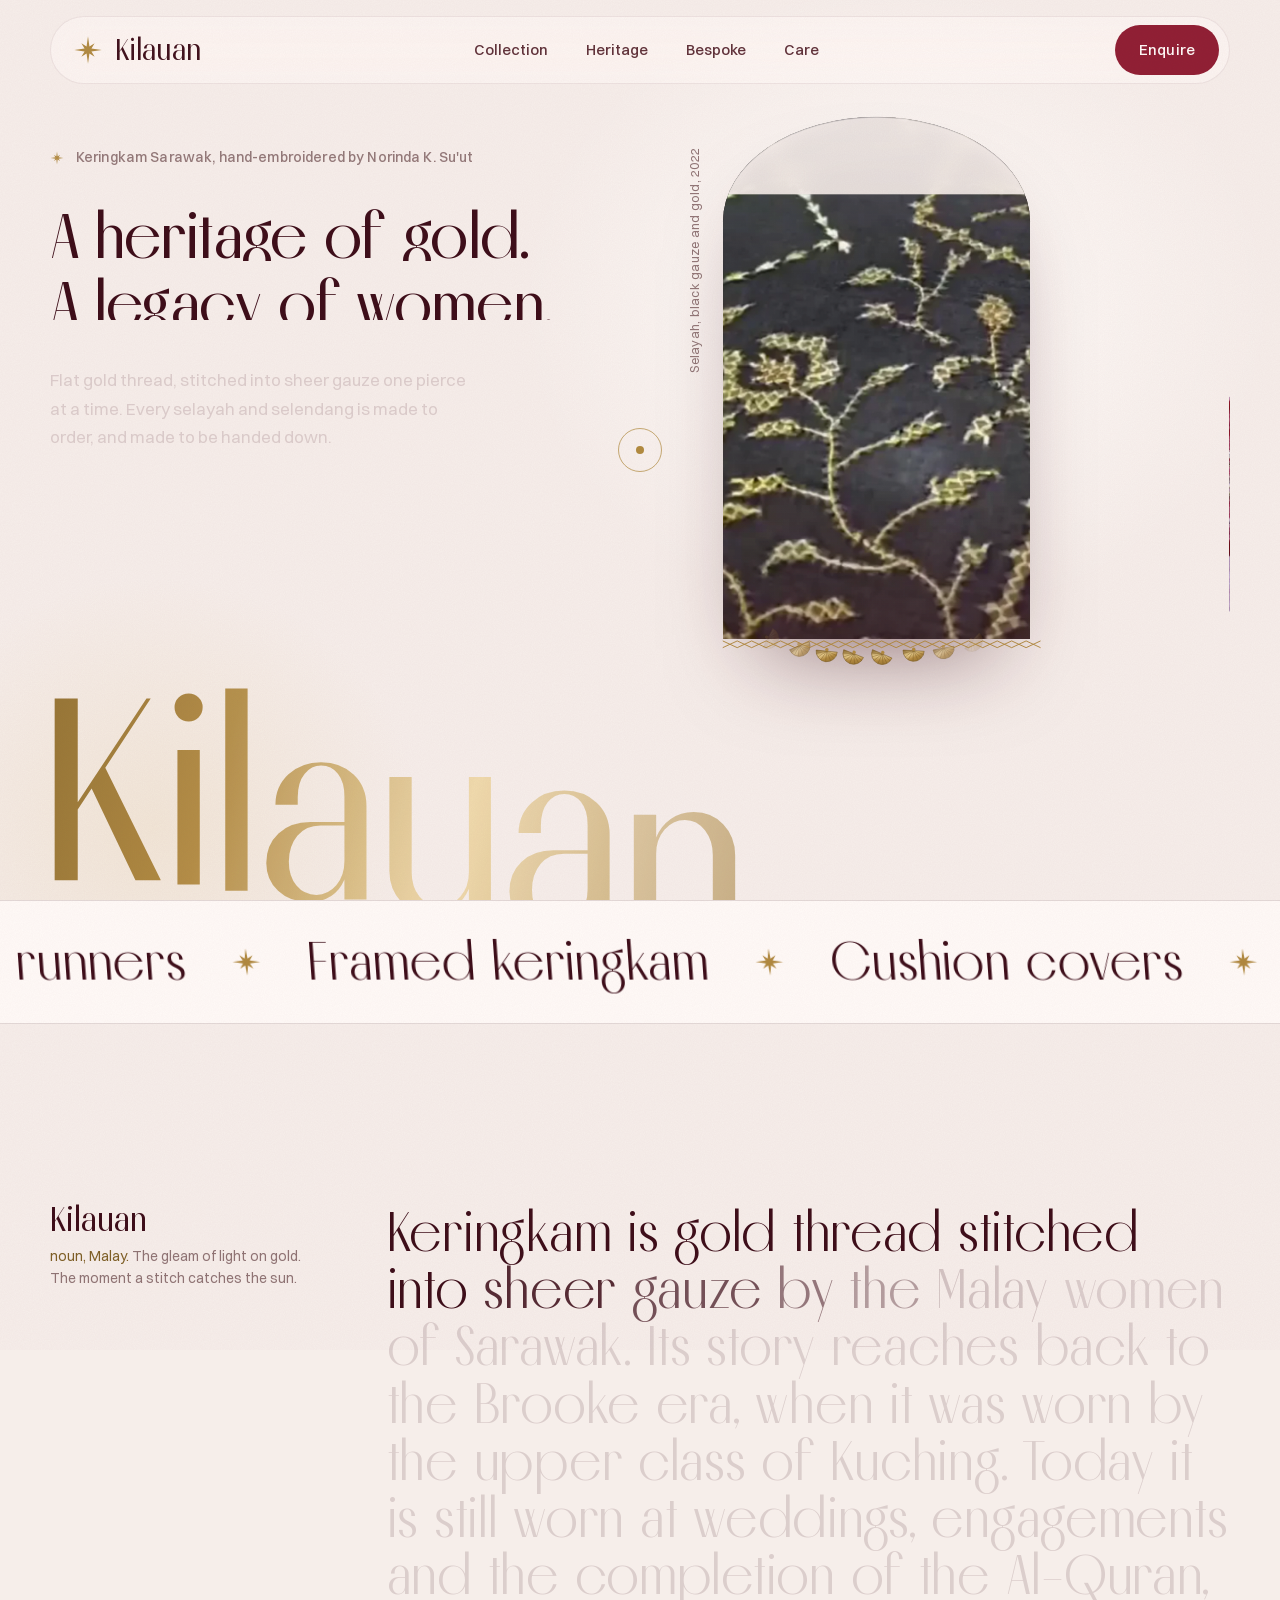
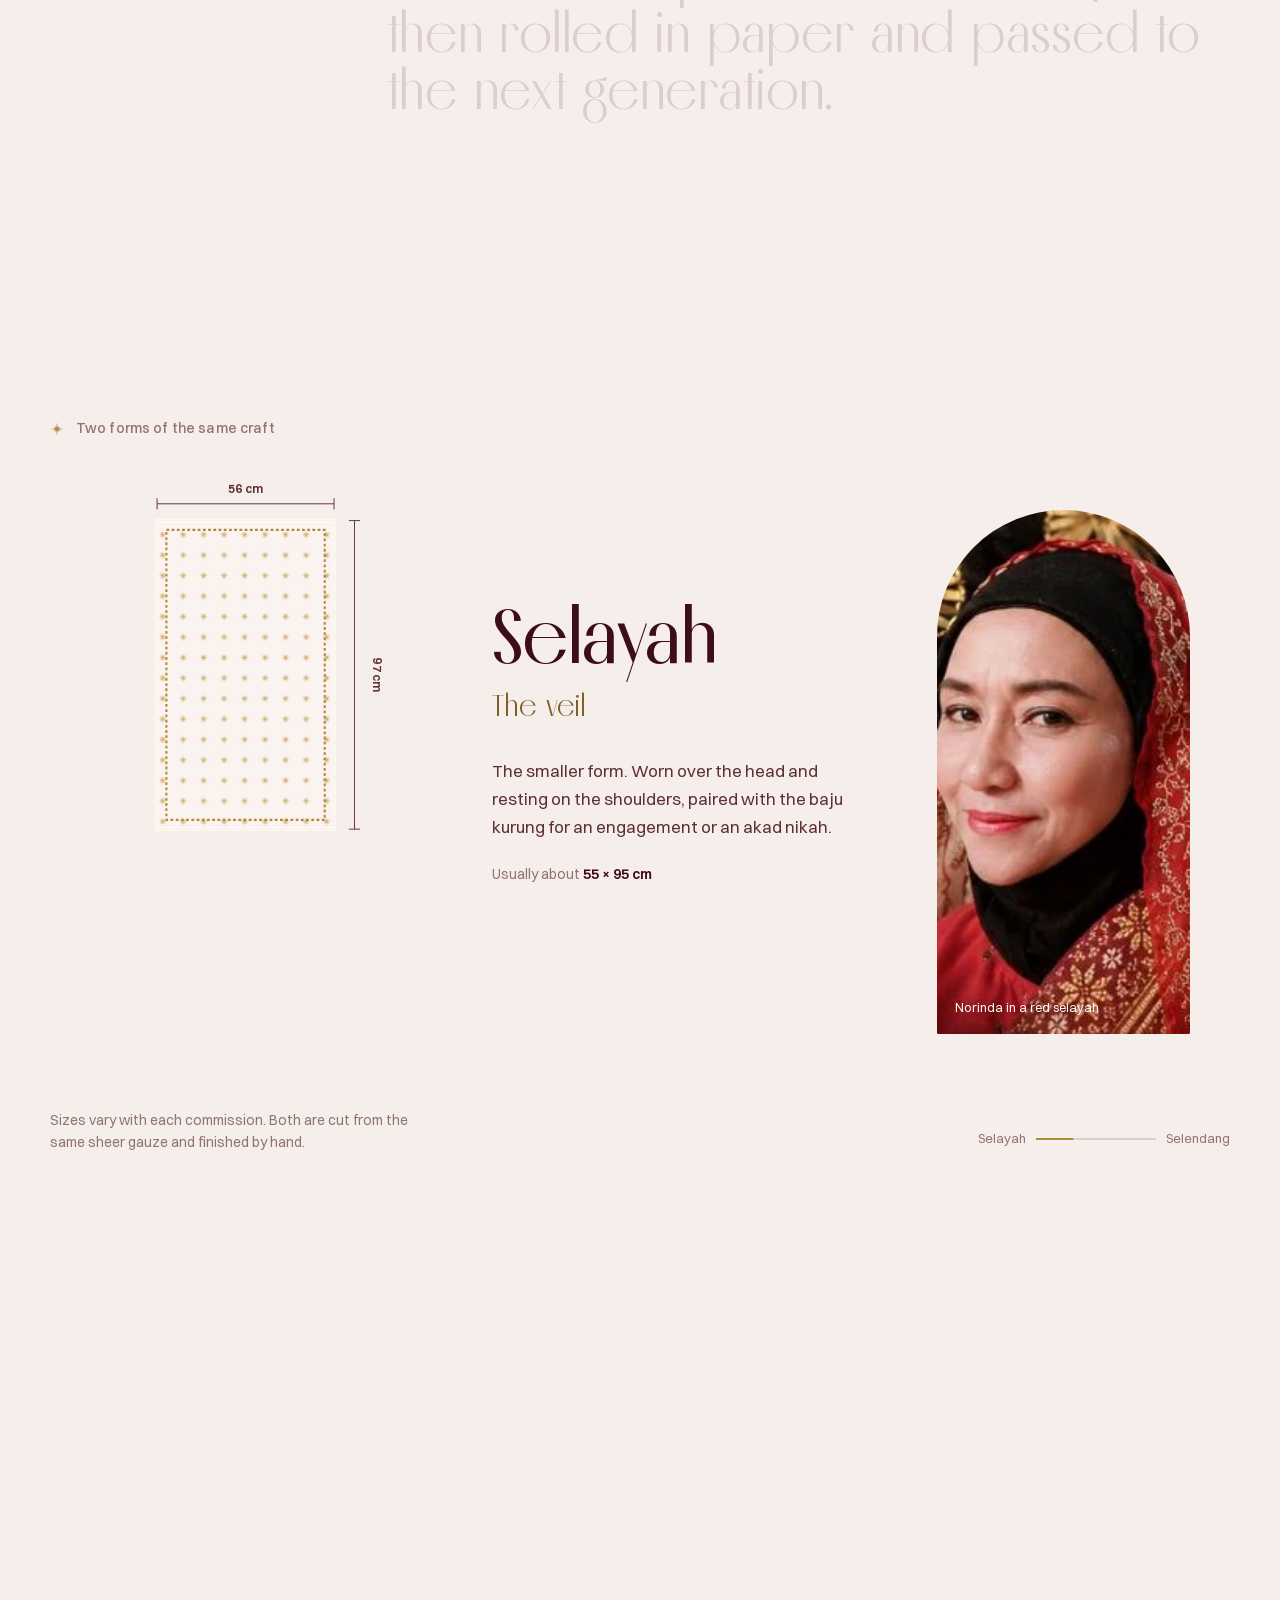
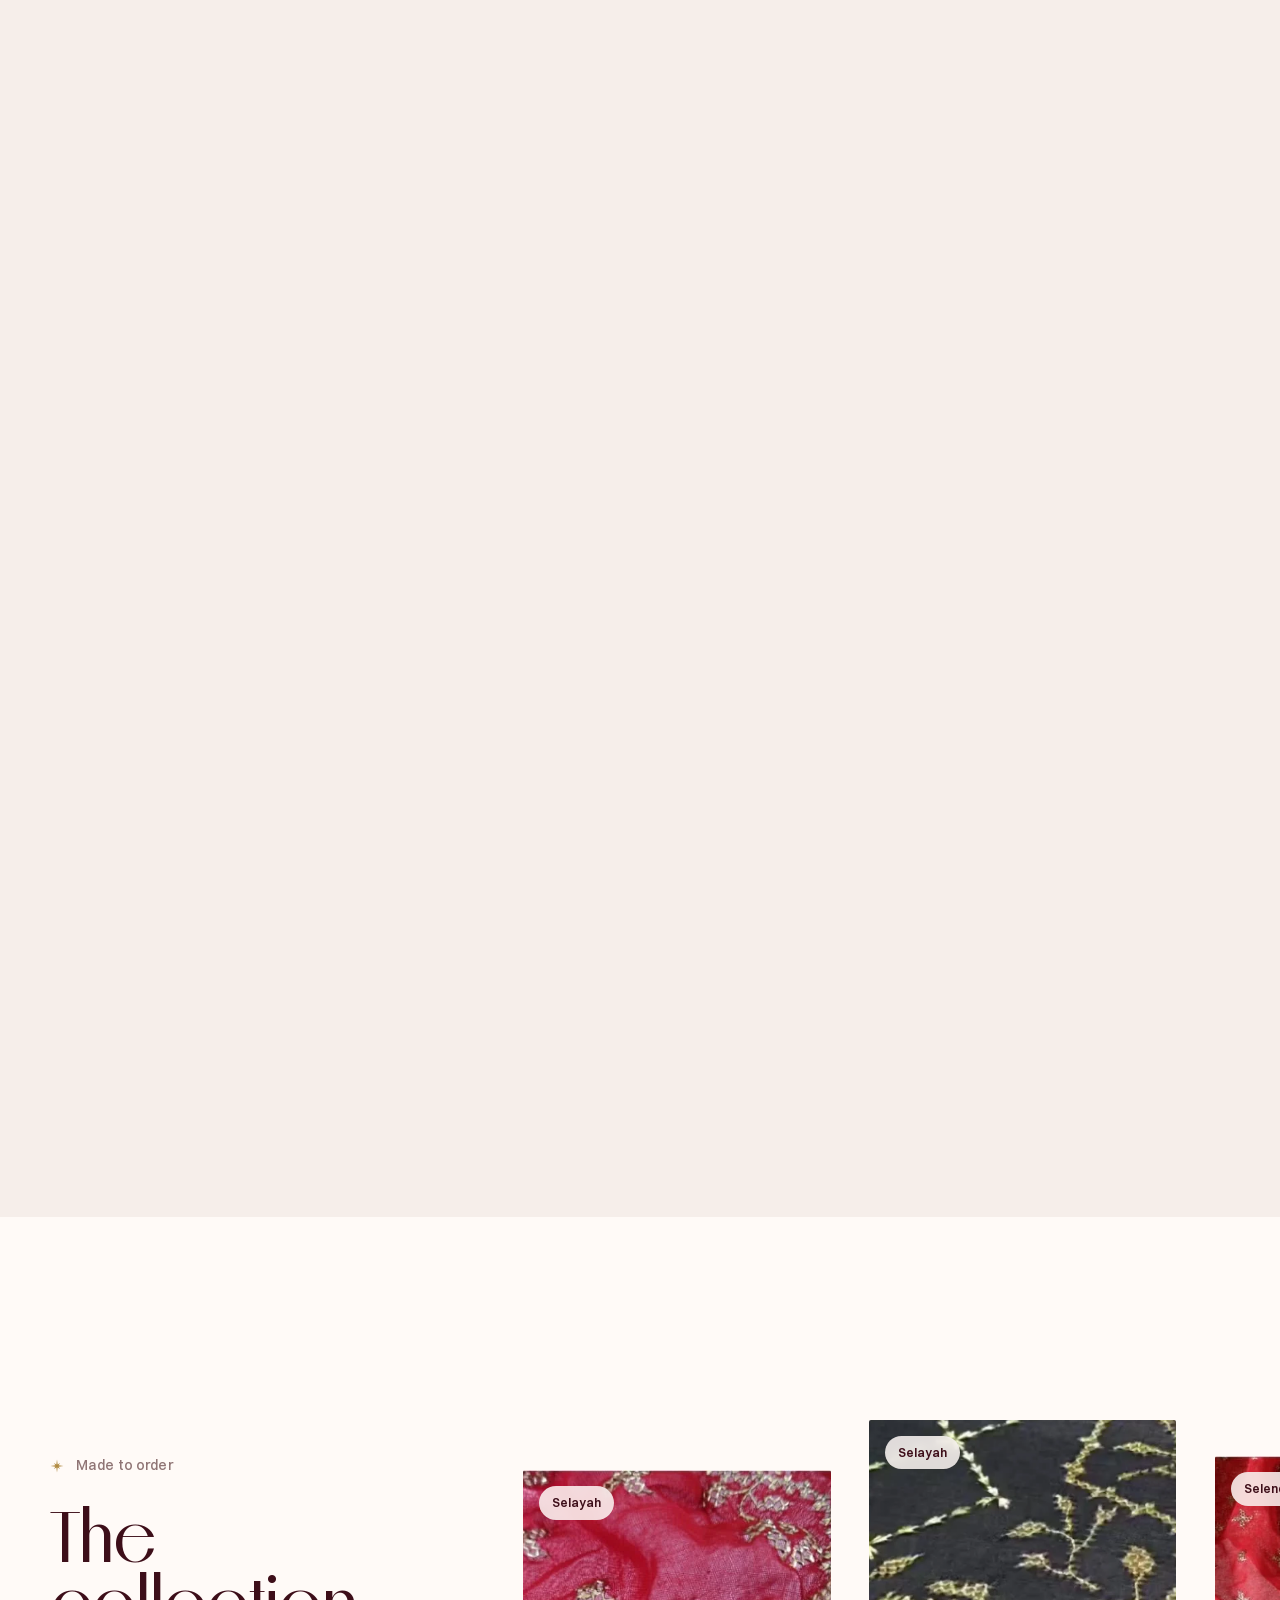
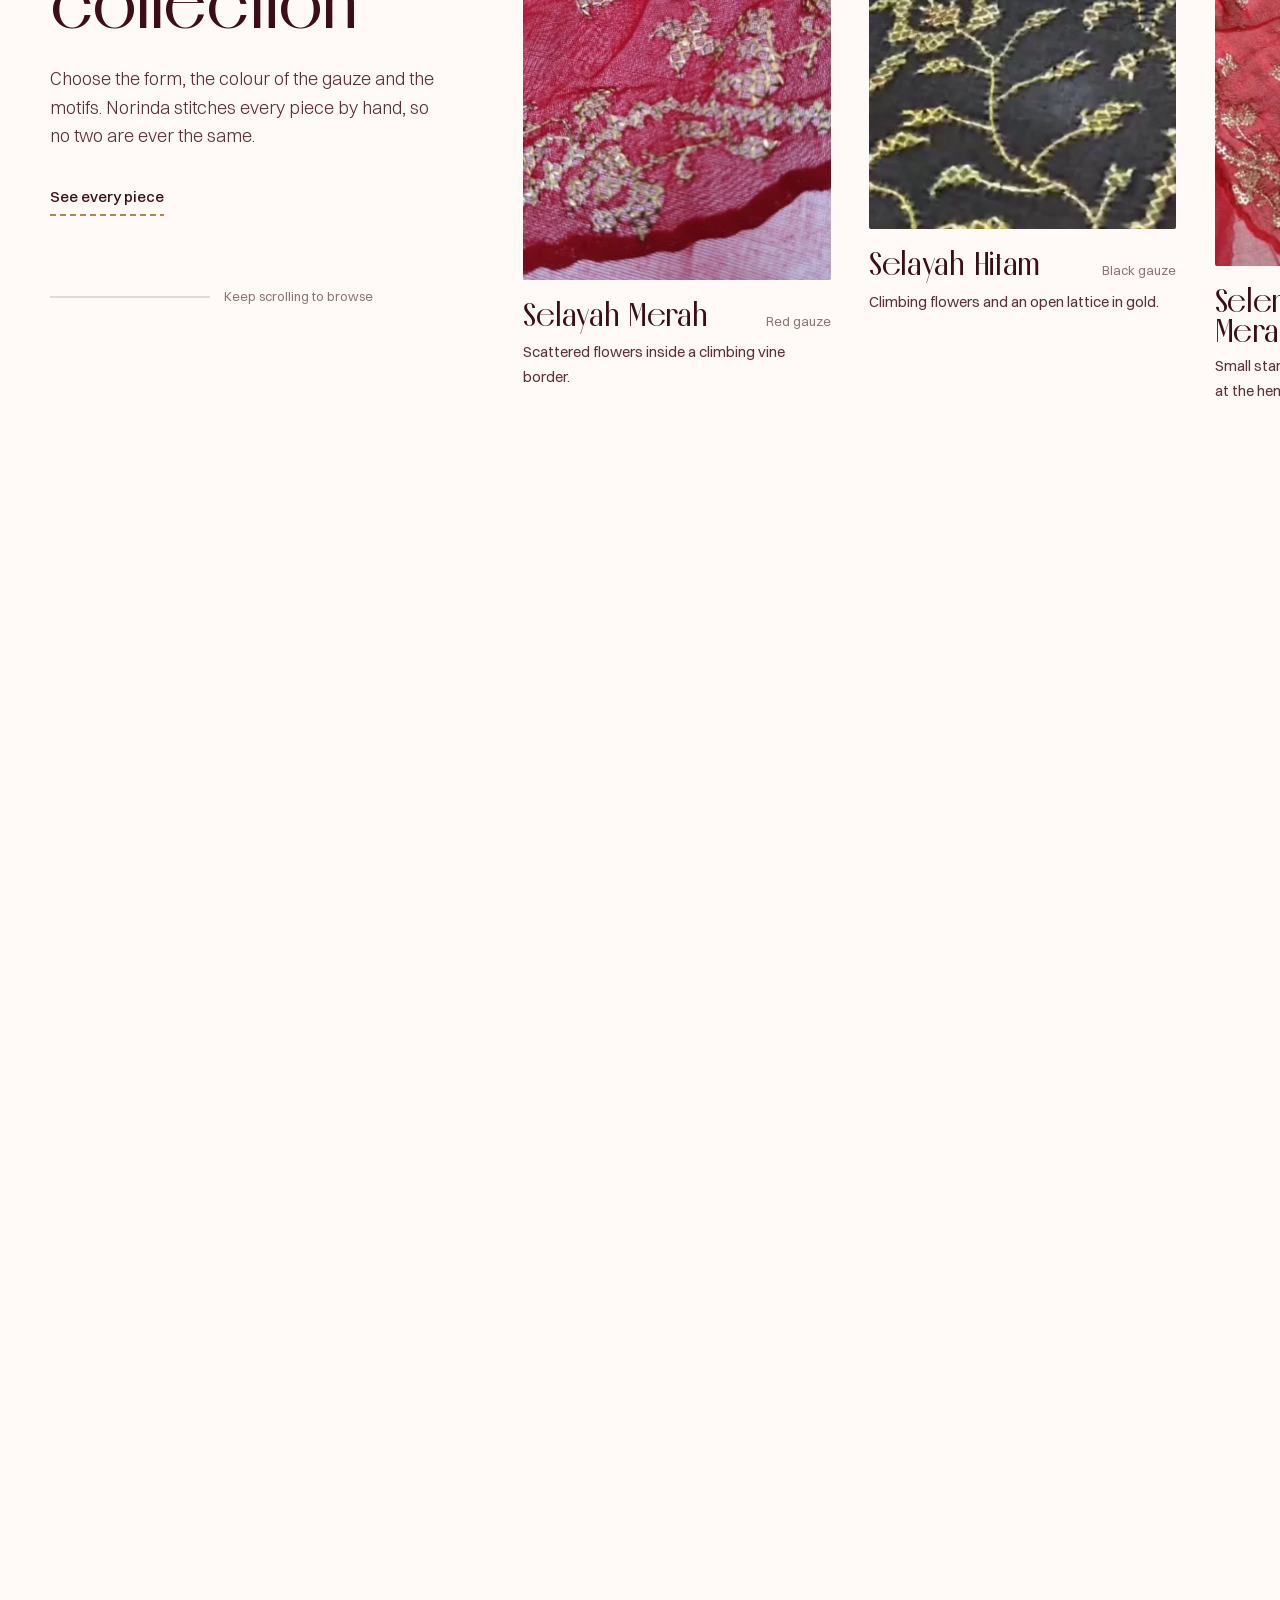
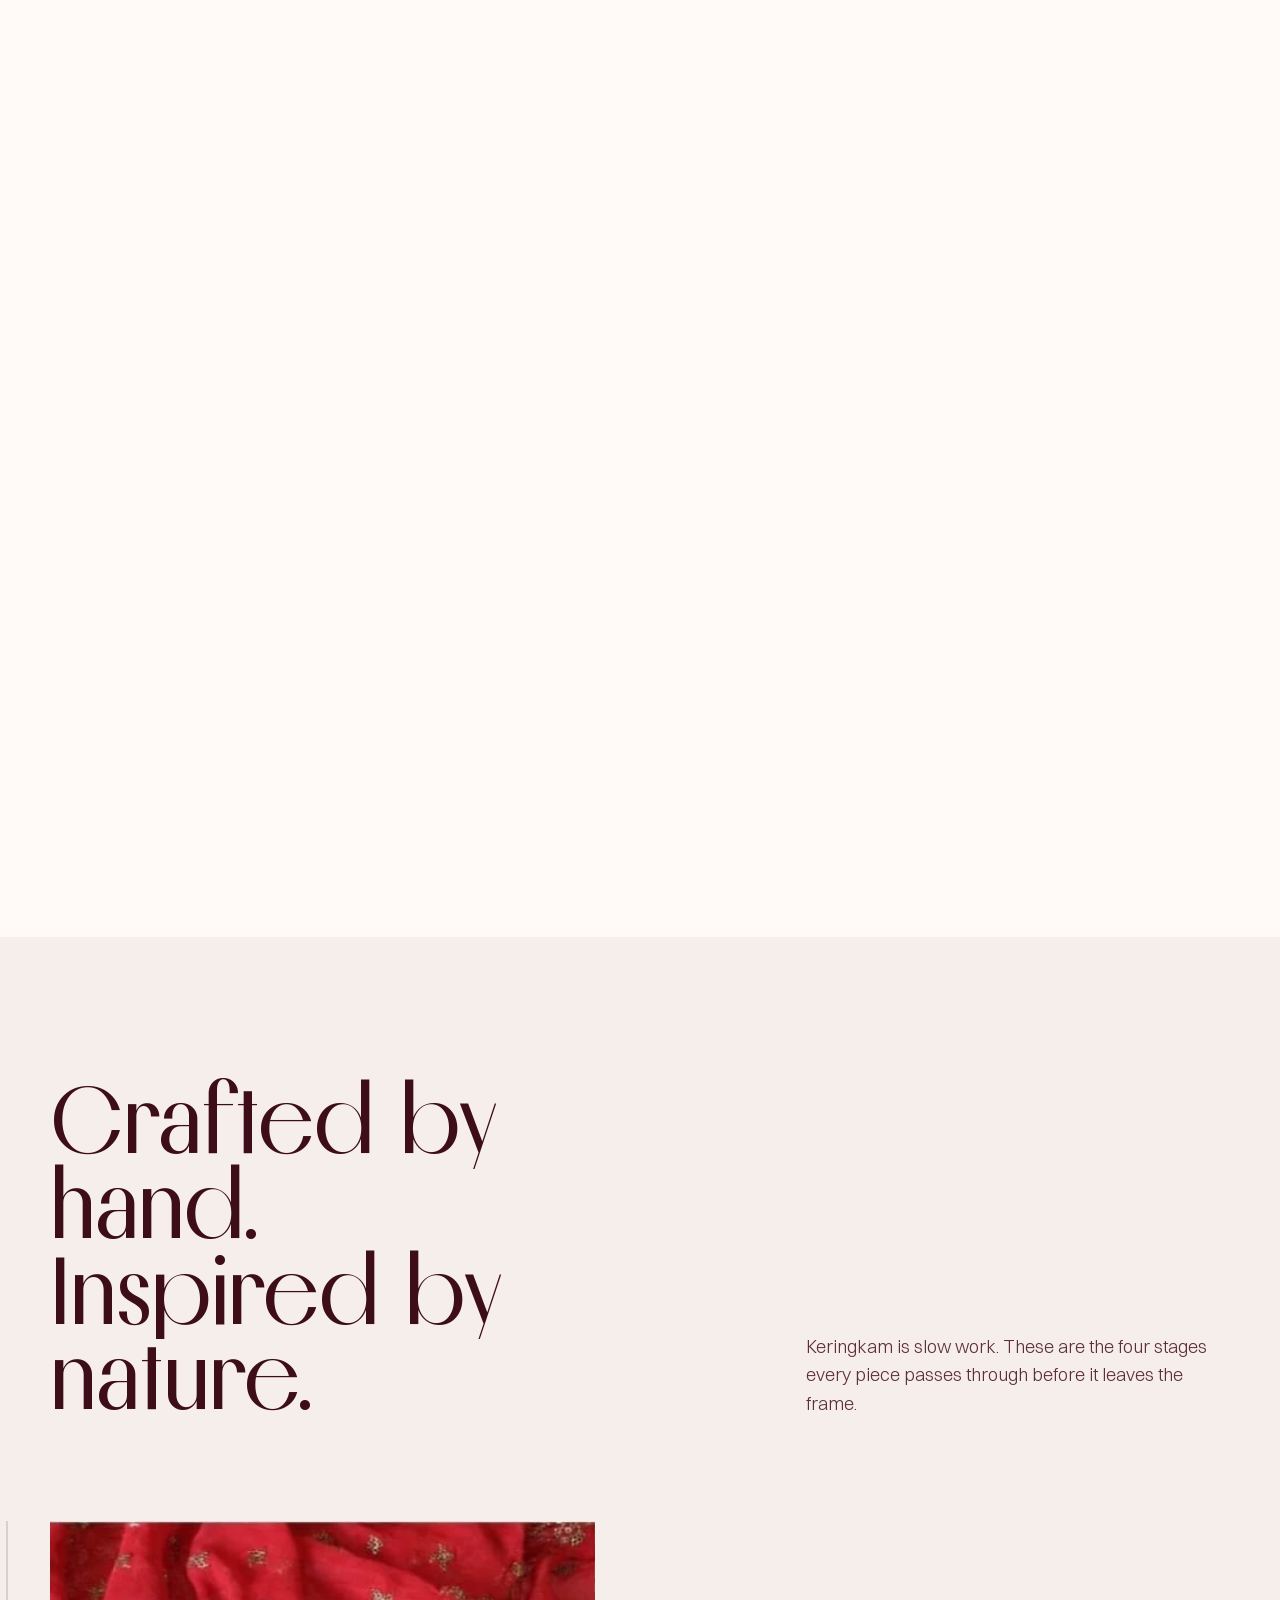
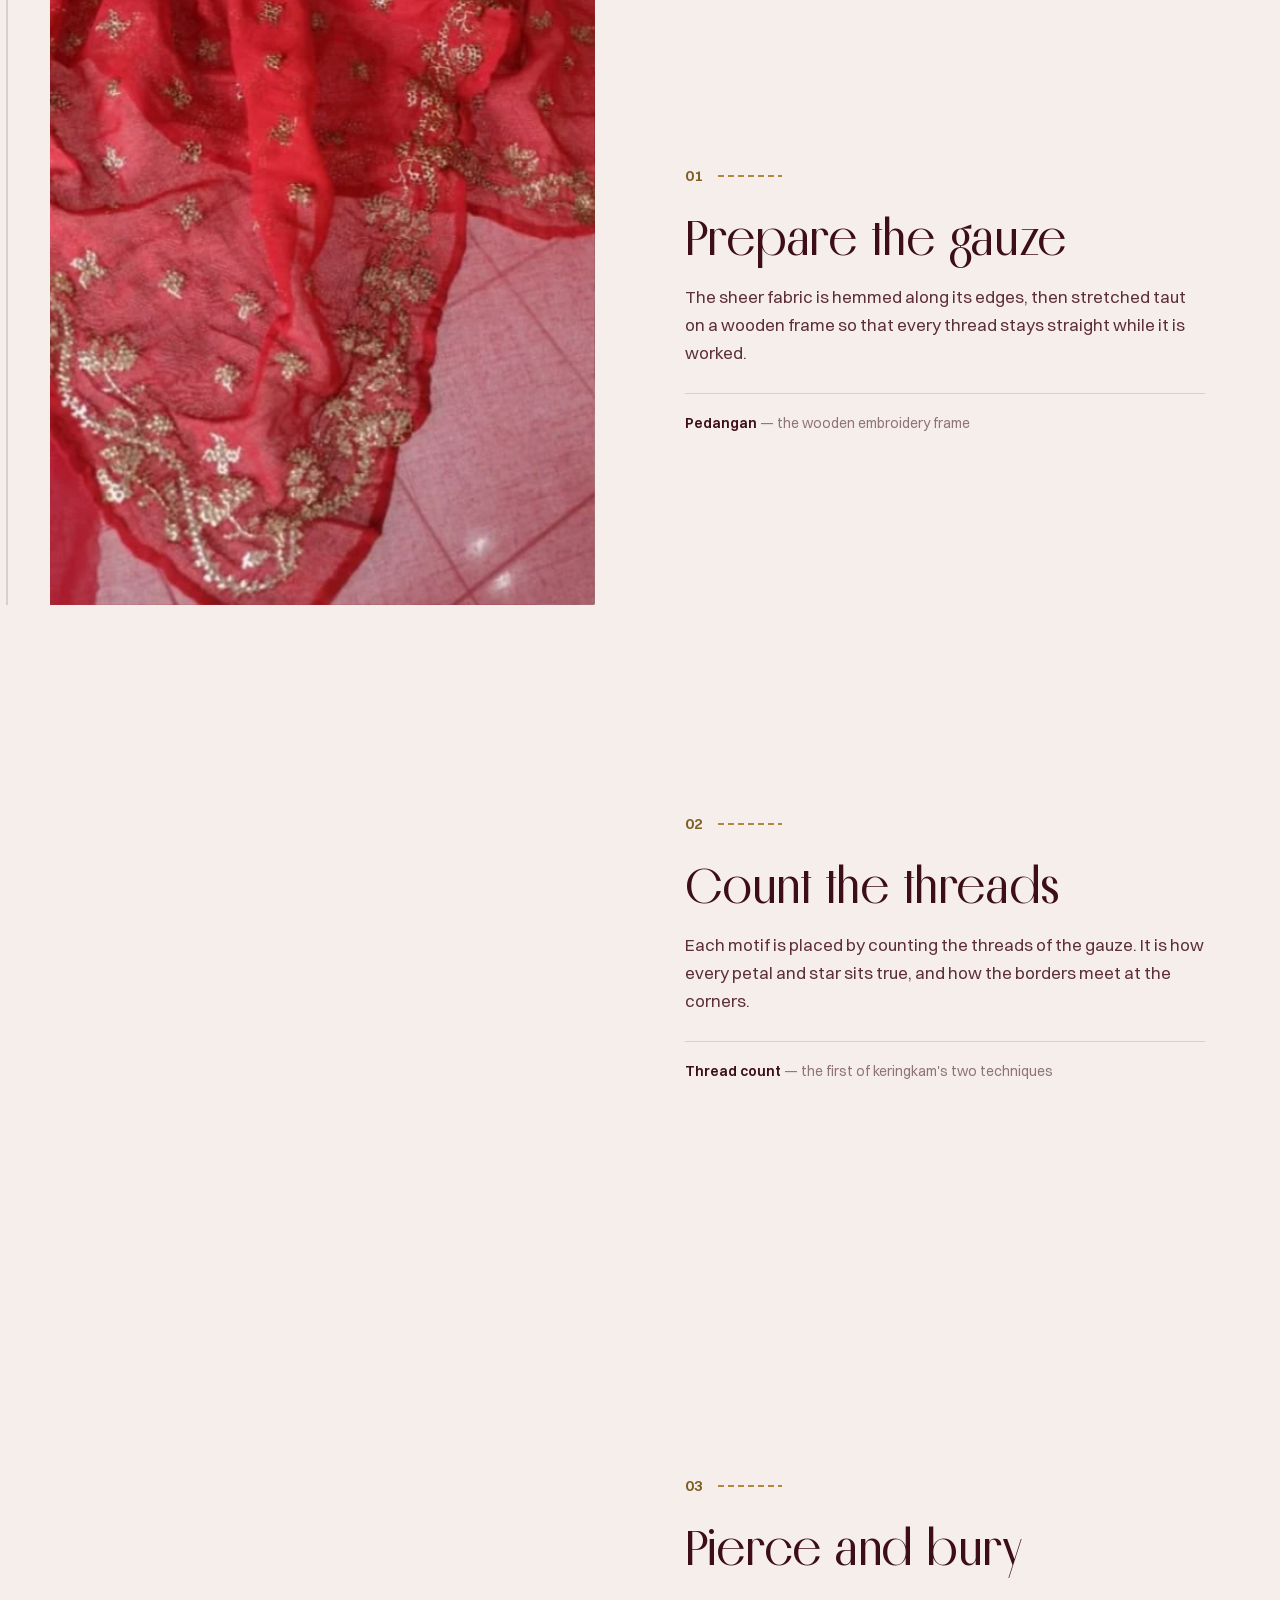
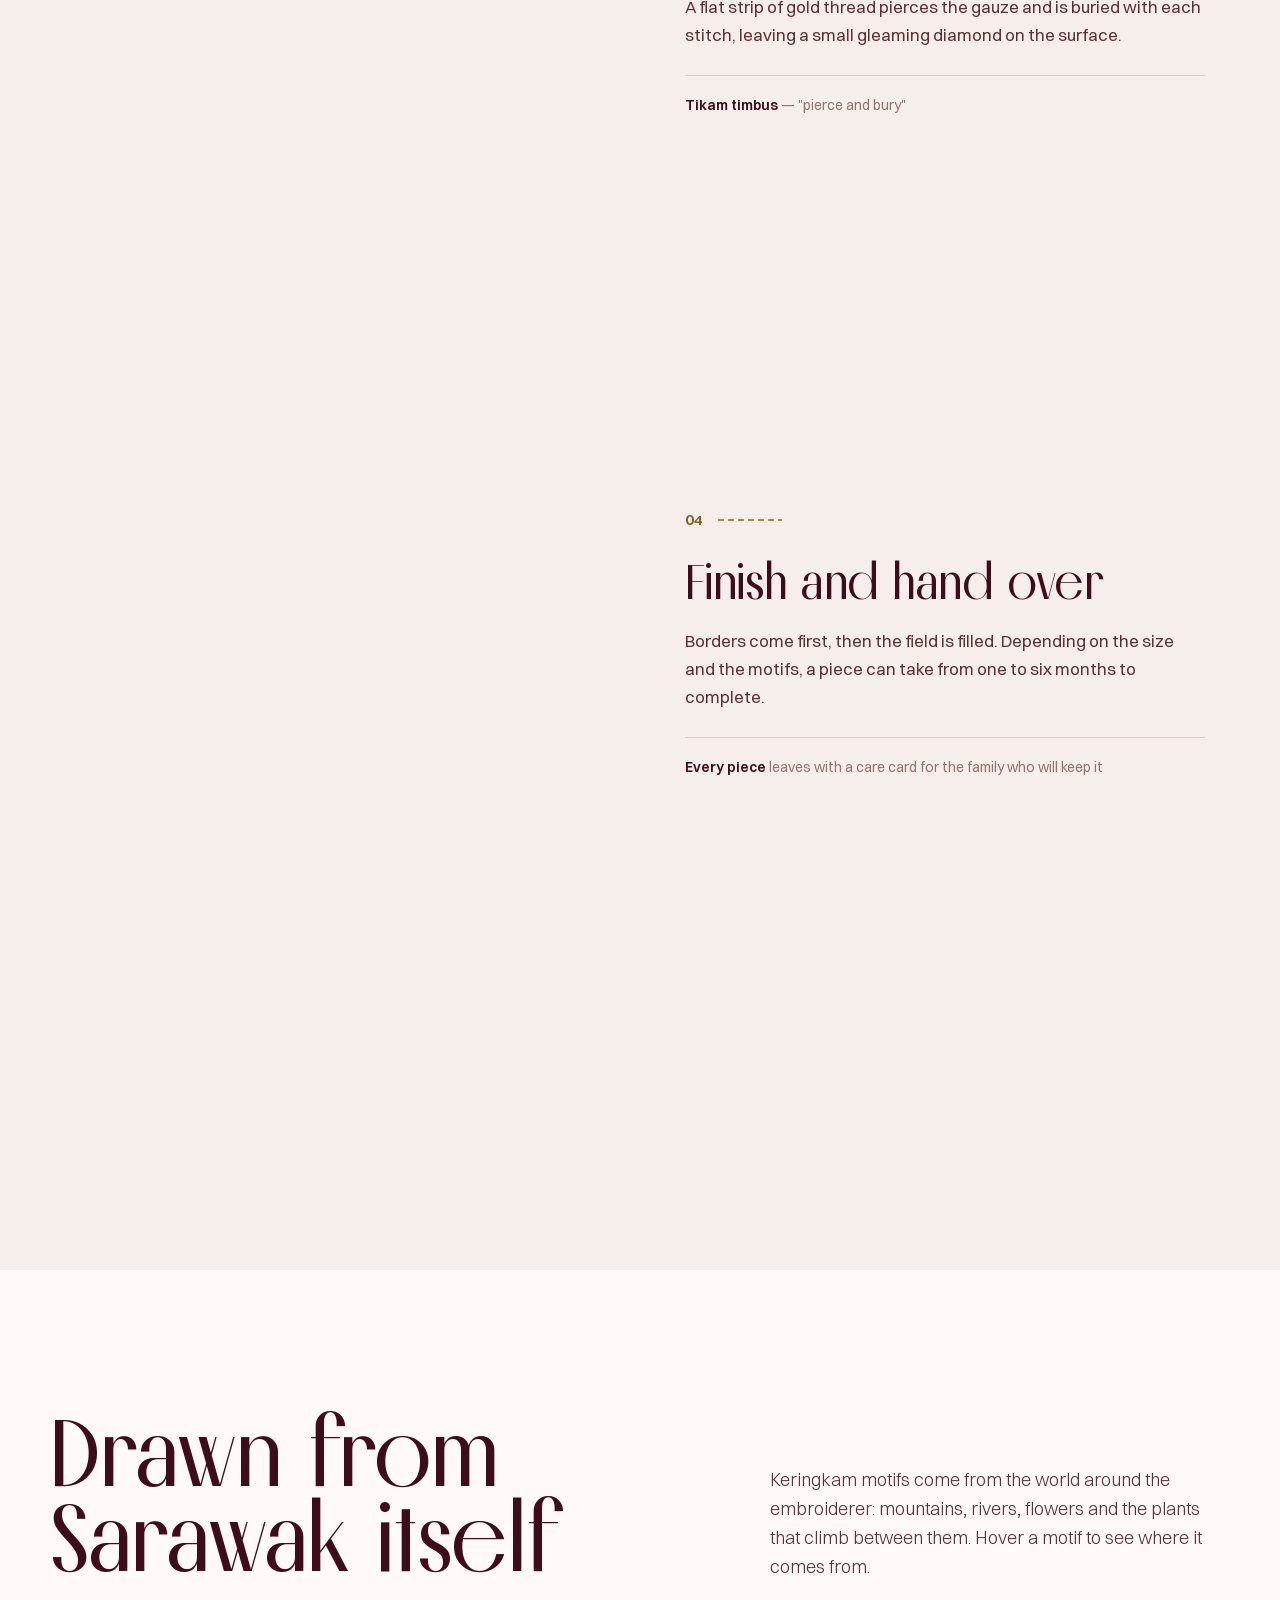
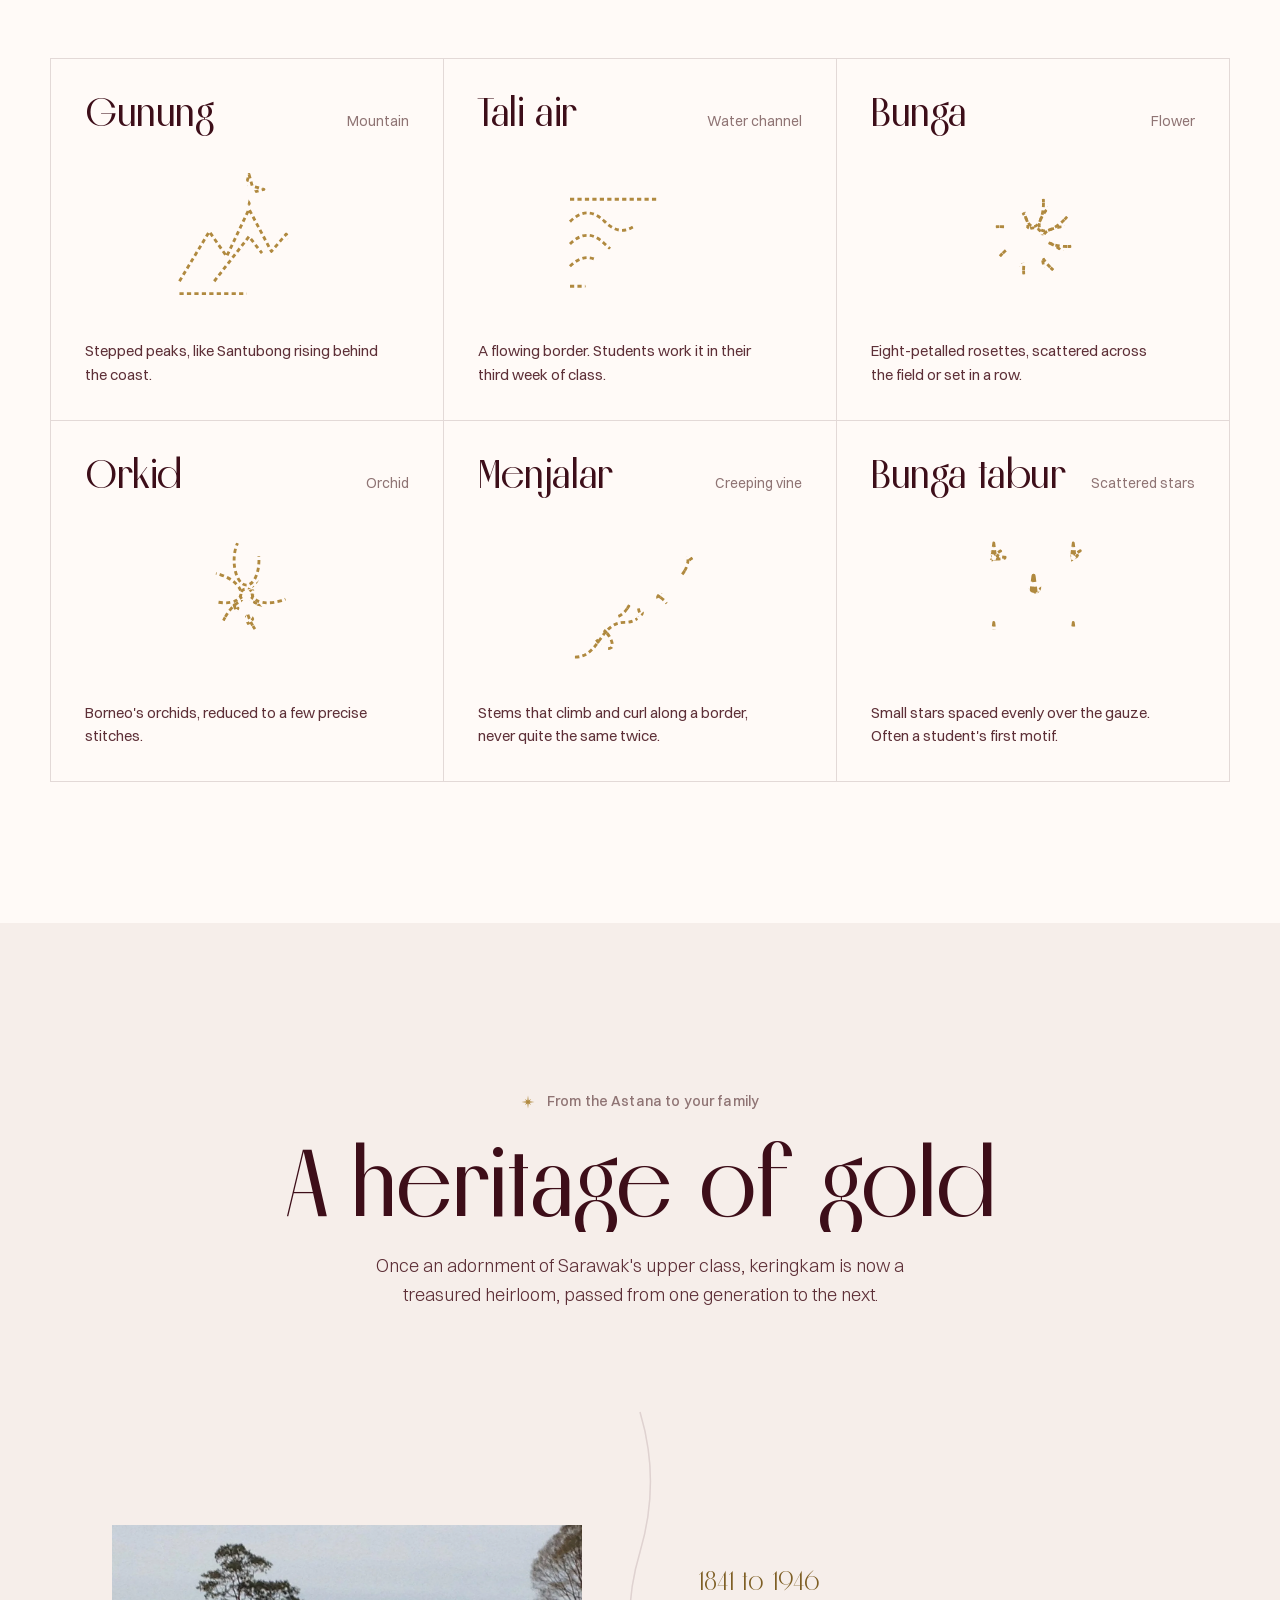
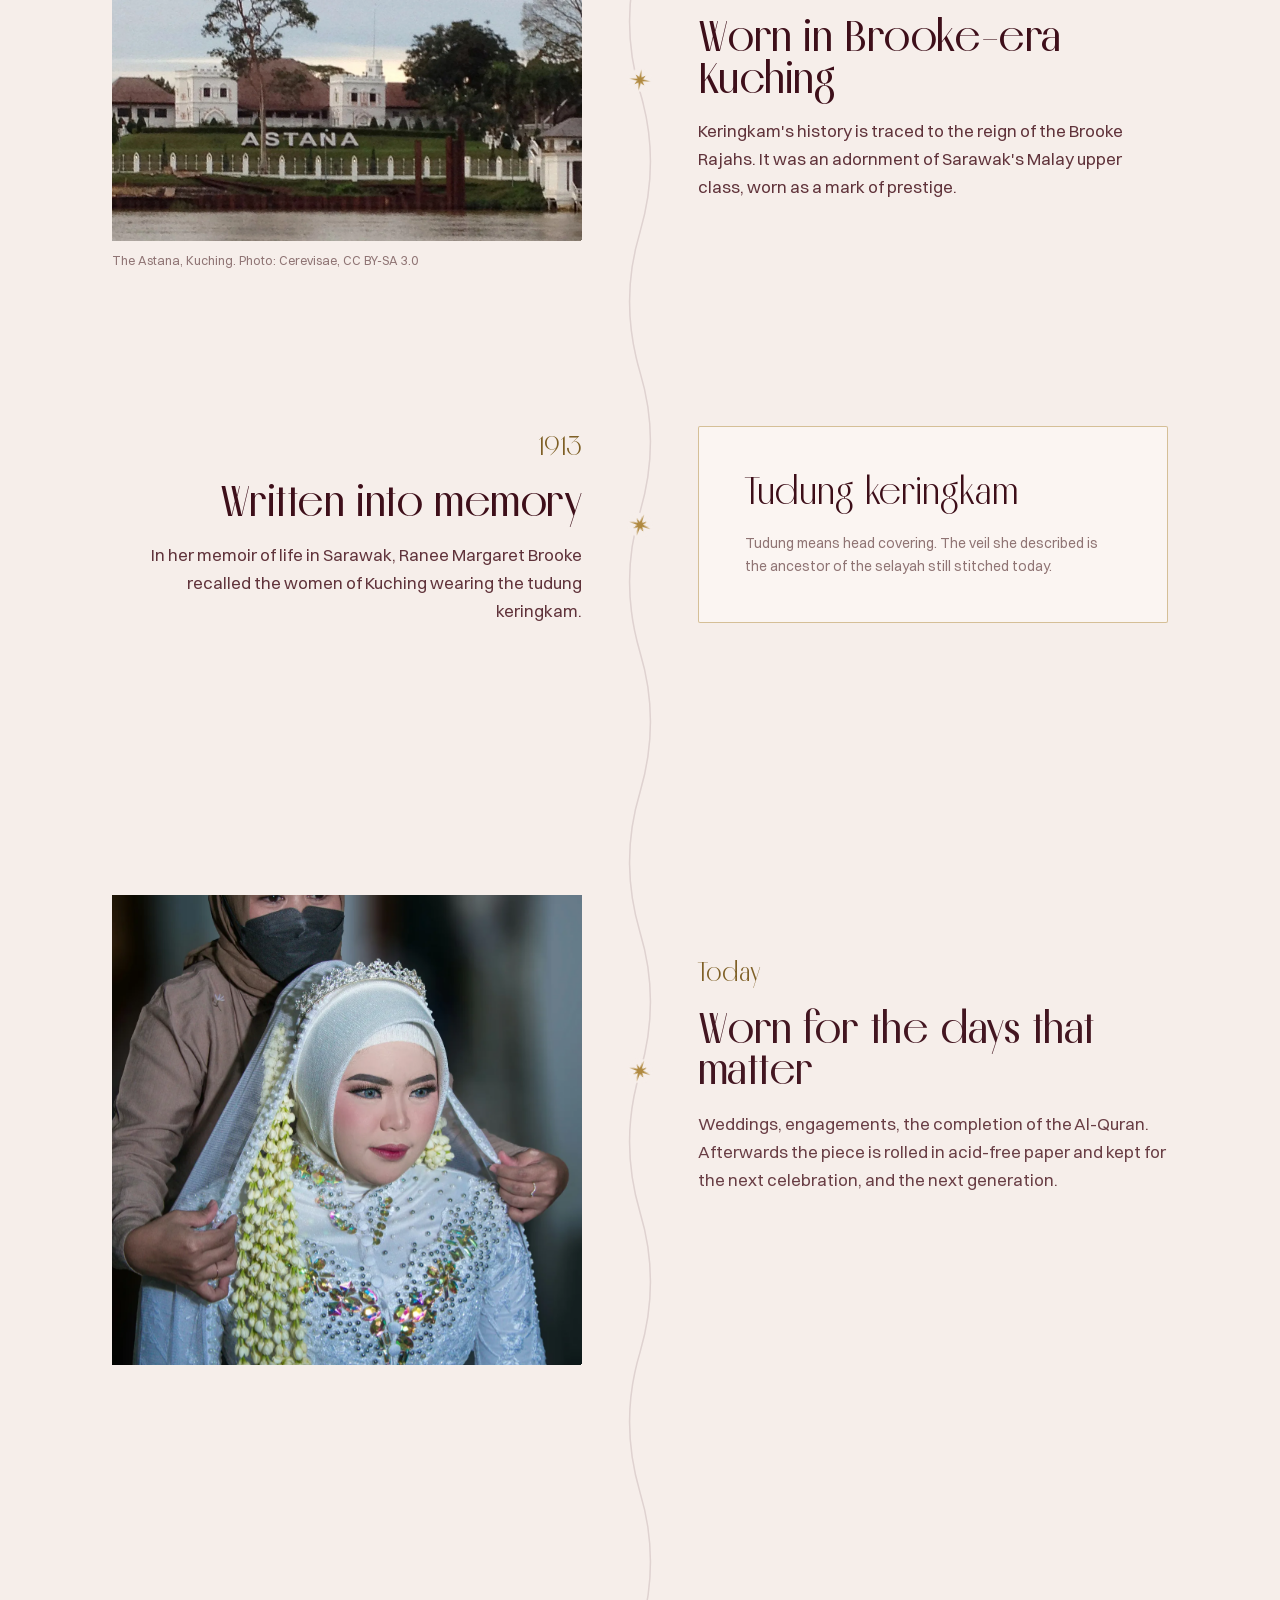
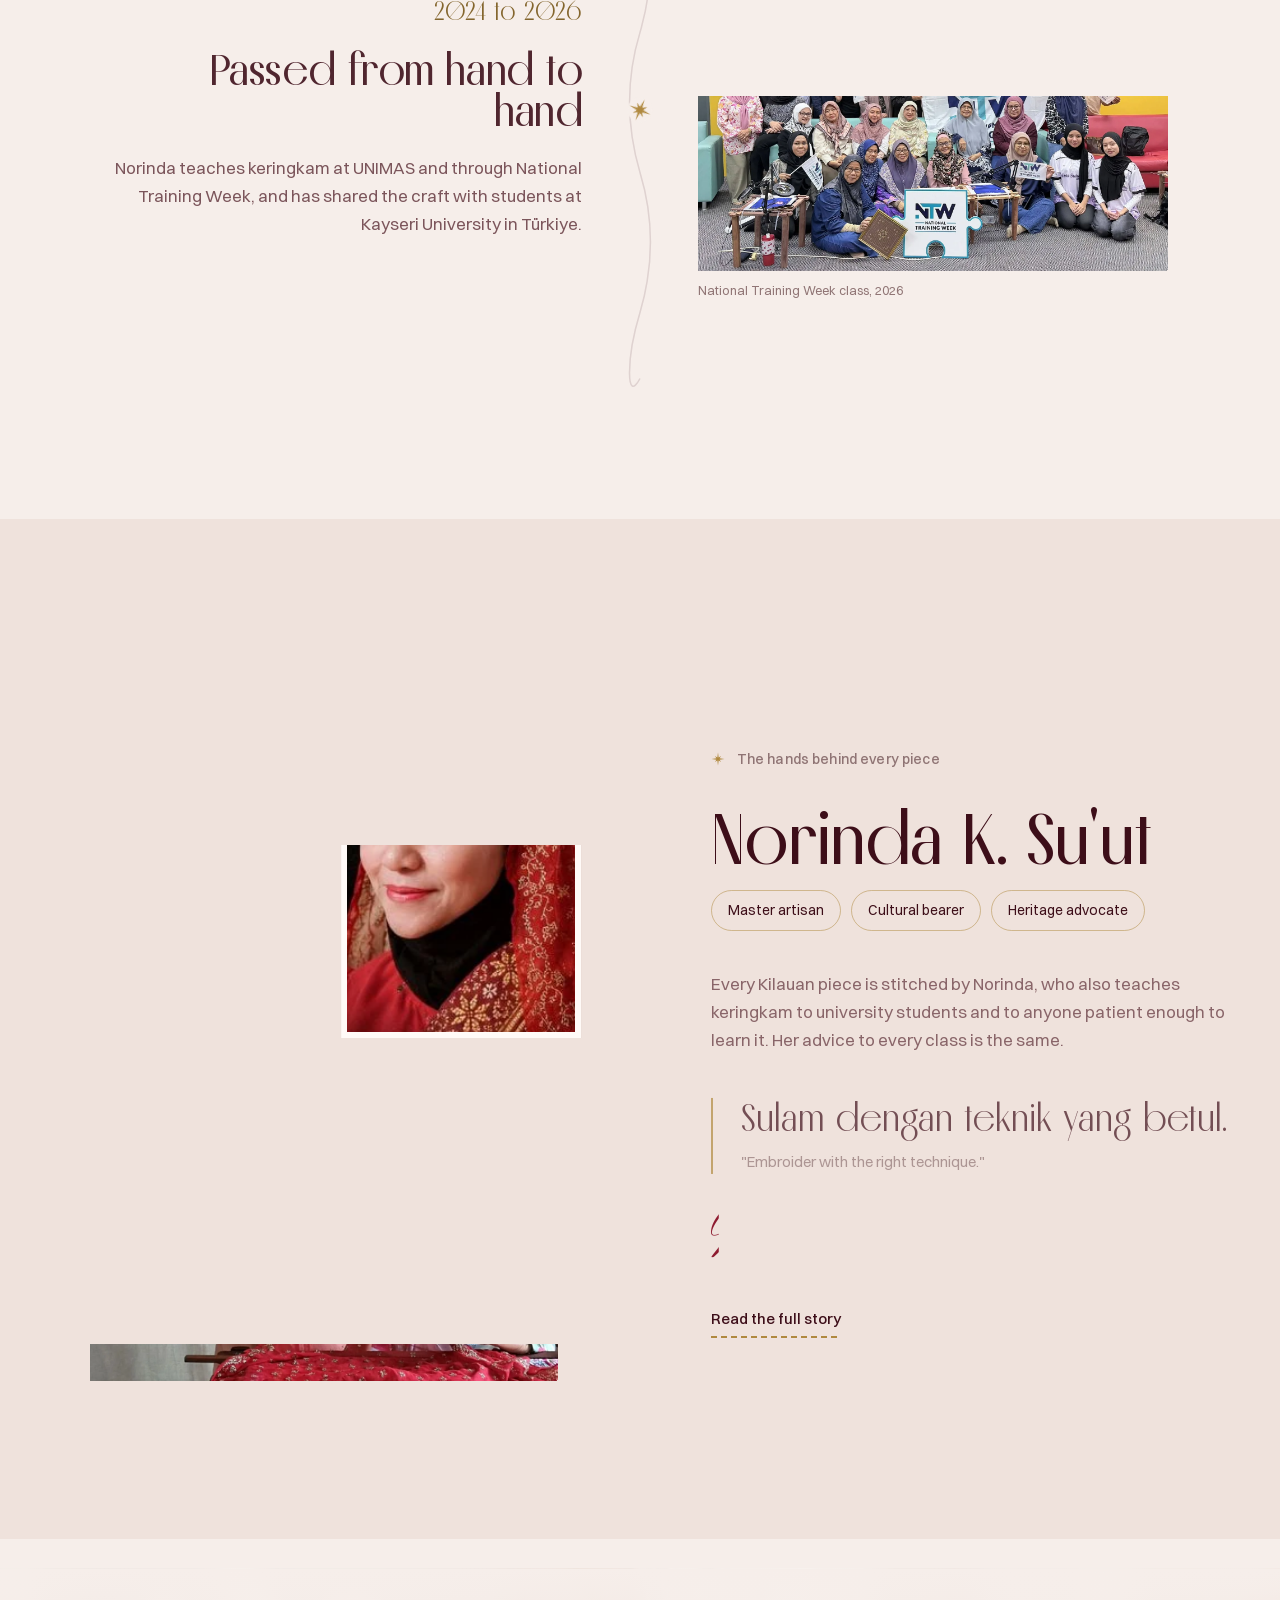
==== site-1/index.html @ 65400cc5 "Add two keringkam website concepts for Norinda K. Su'ut Site 1, Kilauan: a blush, crimson and gold h" ====
<!doctype html>
<html lang="en">
<head>
  <meta charset="utf-8">
  <meta name="viewport" content="width=device-width, initial-scale=1">
  <title>Kilauan | Keringkam Sarawak by Norinda K. Su'ut</title>
  <meta name="description" content="Kilauan — Where heritage shimmers. Hand-embroidered keringkam selayah and selendang by master artisan Norinda K. Su'ut, Sarawak.">
  <meta name="theme-color" content="#f6eeea">
  <link rel="icon" href="data:image/svg+xml,%3Csvg xmlns='http://www.w3.org/2000/svg' viewBox='0 0 48 48'%3E%3Cpath fill='%23b0893f' d='M24 2L26.3 18.46 34.61 13.39 29.54 21.7 46 24 29.54 26.3 34.61 34.61 26.3 29.54 24 46 21.7 29.54 13.39 34.61 18.46 26.3 2 24 18.46 21.7 13.39 13.39 21.7 18.46Z'/%3E%3C/svg%3E">
  <link rel="stylesheet" href="assets/css/fonts.css">
  <link rel="stylesheet" href="assets/vendor/lenis.css">
  <link rel="stylesheet" href="assets/css/style.css">
  <script>document.documentElement.classList.add('js');if(location.hash){window.__hash=location.hash;history.replaceState(null,'',location.pathname+location.search);}setTimeout(function(){if(!window.__kilReady){var v=document.querySelector('.veil');if(v)v.style.display='none';}},6000);</script>
</head>
<body class="page-home" data-page="home">

<svg width="0" height="0" style="position:absolute" aria-hidden="true" focusable="false">
  <defs>
    <linearGradient id="g-gold" x1="0" y1="0" x2="1" y2="1">
      <stop offset="0" stop-color="#7e5f25"/>
      <stop offset=".35" stop-color="#e9cf8f"/>
      <stop offset=".6" stop-color="#b0893f"/>
      <stop offset="1" stop-color="#8a6a2b"/>
    </linearGradient>
    <pattern id="p-gauze" width="22" height="22" patternUnits="userSpaceOnUse">
      <rect width="22" height="22" fill="#fbf3ef"/>
      <path d="M11 6.2l.5 3.6 2.6-1.7-1.7 2.6 3.6.5-3.6.5 1.7 2.6-2.6-1.7-.5 3.6-.5-3.6-2.6 1.7 1.7-2.6-3.6-.5 3.6-.5-1.7-2.6 2.6 1.7z" fill="#c9a35a" opacity=".75"/>
    </pattern>
  </defs>
  <symbol id="i-star" viewBox="0 0 48 48"><path fill="currentColor" d="M24 2L26.3 18.46 34.61 13.39 29.54 21.7 46 24 29.54 26.3 34.61 34.61 26.3 29.54 24 46 21.7 29.54 13.39 34.61 18.46 26.3 2 24 18.46 21.7 13.39 13.39 21.7 18.46Z"/></symbol>
  <symbol id="i-ig" viewBox="0 0 24 24"><g fill="none" stroke="currentColor" stroke-width="1.6"><rect x="3" y="3" width="18" height="18" rx="5"/><circle cx="12" cy="12" r="4.2"/><circle cx="17.4" cy="6.6" r=".6" fill="currentColor"/></g></symbol>
  <symbol id="i-fb" viewBox="0 0 24 24"><path fill="none" stroke="currentColor" stroke-width="1.6" d="M14 8h3V4h-3c-2.8 0-4.5 1.8-4.5 4.6V11H7v4h2.5v6h4v-6H16l.6-4h-3.1V8.9c0-.6.3-.9.9-.9Z"/></symbol>
  <symbol id="i-close" viewBox="0 0 24 24"><path fill="none" stroke="currentColor" stroke-width="1.6" d="M5 5l14 14M19 5L5 19"/></symbol>
</svg>

<!-- veil: preloader + page transitions -->
<div class="veil" aria-hidden="true">
  <div class="veil__sheet">
    <div class="veil__center">
      <div class="veil__mark">
        <svg viewBox="0 0 48 48"><path class="veil__star" fill="none" stroke="currentColor" stroke-width=".9" d="M24 2L26.3 18.46 34.61 13.39 29.54 21.7 46 24 29.54 26.3 34.61 34.61 26.3 29.54 24 46 21.7 29.54 13.39 34.61 18.46 26.3 2 24 18.46 21.7 13.39 13.39 21.7 18.46Z"/><path class="veil__star-fill" fill="url(#g-gold)" d="M24 2L26.3 18.46 34.61 13.39 29.54 21.7 46 24 29.54 26.3 34.61 34.61 26.3 29.54 24 46 21.7 29.54 13.39 34.61 18.46 26.3 2 24 18.46 21.7 13.39 13.39 21.7 18.46Z" opacity="0"/></svg>
        <div class="veil__word"><span class="gold-text">Kilauan</span></div>
        <div class="veil__note">Keringkam Sarawak</div>
      </div>
    </div>
    <svg class="veil__edge" viewBox="0 0 1440 160" preserveAspectRatio="none"><path d="M0 0 H1440 V0 Q720 0 0 0 Z"/></svg>
  </div>
</div>

<div class="cursor" aria-hidden="true"></div>
<div class="cursor-ring" aria-hidden="true"><span class="cursor-label"></span></div>

<header class="nav" role="banner">
  <a class="nav__brand" href="index.html" aria-label="Kilauan home"><svg><use href="#i-star"/></svg><b>Kilauan</b></a>
  <nav class="nav__links" aria-label="Main">
    <a href="collection.html">Collection</a>
    <a href="heritage.html">Heritage</a>
    <a href="bespoke.html">Bespoke</a>
    <a href="index.html#care">Care</a>
  </nav>
  <a class="btn btn--solid nav__cta" href="bespoke.html#enquire" data-magnetic><span>Enquire</span></a>
</header>

<main id="main">

  <!-- ============ HERO ============ -->
  <section class="hero" data-hero>
    <div class="hero__glow"></div>

    <div class="hero__intro">
      <p class="kicker"><svg><use href="#i-star"/></svg>Keringkam Sarawak, hand-embroidered by Norinda K. Su'ut</p>
      <h2 class="hero__tagline" data-hero-lines><span class="nowrap">A heritage of gold.</span><br><span class="nowrap">A legacy of women.</span></h2>
      <p class="hero__text" data-hero-fade>Flat gold thread, stitched into sheer gauze one pierce at a time. Every selayah and selendang is made to order, and made to be handed down.</p>
      <div class="hero__ctas" data-hero-fade>
        <a class="btn btn--solid" href="collection.html" data-magnetic><span>Explore the collection</span></a>
        <a class="link-stitch" href="bespoke.html">Commission a piece</a>
      </div>
    </div>

    <div class="hero__frame-wrap" data-hero-frame>
      <div class="hero__frame">
        <video src="assets/video/k-blackgold.mp4" poster="assets/video/k-blackgold-poster.webp" autoplay muted loop playsinline aria-label="Close-up of gold keringkam stitches on black gauze"></video>
        <div class="hero__sheer"></div>
      </div>
      <svg class="fringe" data-fringe="hero" aria-hidden="true"></svg>
      <p class="hero__caption">Selayah, black gauze and gold, 2022</p>
    </div>

    <div class="seal" data-hero-seal aria-hidden="true">
      <svg class="seal__ring" viewBox="0 0 140 140">
        <defs><path id="seal-path" d="M70 70m-56 0a56 56 0 1 1 112 0a56 56 0 1 1-112 0"/></defs>
        <text><textPath href="#seal-path" textLength="350" lengthAdjust="spacing">HANDCRAFTED KERINGKAM ✦ SARAWAK, MALAYSIA ✦</textPath></text>
      </svg>
      <div class="seal__core"><svg><use href="#i-star"/></svg></div>
    </div>

    <div class="hero__detail" data-hero-detail>
      <figure><img src="assets/img/k-red-detail-a.webp" alt="Gold flowers scattered across red keringkam gauze"></figure>
      <p class="hero__detail-cap">Red gauze, scattered gold flowers</p>
    </div>

    <h1 class="hero__mark gold-text" aria-label="Kilauan" data-hero-mark>Kilauan</h1>

    <a class="hero__scroll" href="#intro" data-hero-fade><i></i>Scroll</a>
  </section>

  <!-- ============ MARQUEE ============ -->
  <div class="marquee" aria-label="Pieces made by Kilauan">
    <div class="marquee__track" data-marquee>
      <div class="marquee__group">
        <span class="marquee__item">Selayah<svg><use href="#i-star"/></svg></span>
        <span class="marquee__item">Selendang<svg><use href="#i-star"/></svg></span>
        <span class="marquee__item">Table runners<svg><use href="#i-star"/></svg></span>
        <span class="marquee__item">Framed keringkam<svg><use href="#i-star"/></svg></span>
        <span class="marquee__item">Cushion covers<svg><use href="#i-star"/></svg></span>
        <span class="marquee__item">Bookmarks<svg><use href="#i-star"/></svg></span>
      </div>
    </div>
  </div>

  <!-- ============ INTRO ============ -->
  <section class="section intro" id="intro">
    <div class="wrap intro__grid">
      <aside class="intro__aside">
        <p class="intro__def"><b>Kilauan</b><em>noun, Malay.</em> The gleam of light on gold. The moment a stitch catches the sun.</p>
      </aside>
      <p class="intro__statement" data-scrub-words>Keringkam is gold thread stitched into sheer gauze by the Malay women of Sarawak. Its story reaches back to the Brooke era, when it was worn by the upper class of Kuching. Today it is still worn at weddings, engagements and the completion of the Al-Quran, then rolled in paper and passed to the next generation.</p>
    </div>
  </section>

  <!-- ============ FORMS ============ -->
  <section class="forms" data-forms aria-label="Selayah and selendang">
    <div class="forms__stage">
      <p class="kicker forms__head"><svg><use href="#i-star"/></svg>Two forms of the same craft</p>

      <div class="forms__diagram" aria-hidden="true">
        <svg viewBox="0 0 420 620">
          <g class="dim dim--w">
            <line class="dim-w-line" x1="116" y1="22" x2="304" y2="22"/>
            <line class="dim-w-t1" x1="116" y1="16" x2="116" y2="28"/>
            <line class="dim-w-t2" x1="304" y1="16" x2="304" y2="28"/>
            <text class="dim-w-text" x="210" y="10" text-anchor="middle">55 cm</text>
          </g>
          <g class="dim dim--h">
            <line class="dim-h-line" x1="326" y1="40" x2="326" y2="363"/>
            <line class="dim-h-t1" x1="320" y1="40" x2="332" y2="40"/>
            <line class="dim-h-t2" x1="320" y1="363" x2="332" y2="363"/>
            <text class="dim-h-text" x="346" y="206" text-anchor="middle" transform="rotate(90 346 206)">95 cm</text>
          </g>
          <rect class="fab" x="116" y="40" width="188" height="323" fill="url(#p-gauze)" stroke="#b0893f" stroke-width="1.2"/>
          <rect class="fab-border" x="126" y="50" width="168" height="303" fill="none" stroke="#b0893f" stroke-width="2.2" stroke-dasharray="3 2.6"/>
          <rect class="fab-hem" x="116" y="40" width="188" height="323" fill="none" stroke="#fffaf7" stroke-width="4" opacity=".9"/>
        </svg>
      </div>

      <div class="forms__texts">
        <div class="forms__text" data-form="0">
          <h3>Selayah</h3>
          <p class="forms__sub">The veil</p>
          <p>The smaller form. Worn over the head and resting on the shoulders, paired with the baju kurung for an engagement or an akad nikah.</p>
          <p class="forms__size">Usually about <b>55 × 95 cm</b></p>
        </div>
        <div class="forms__text" data-form="1">
          <h3>Selendang</h3>
          <p class="forms__sub">The shawl</p>
          <p>The wider, longer form. Draped from the head down to the waist, with room for borders, vines and scattered stars across the whole field.</p>
          <p class="forms__size">Usually about <b>77 × 156 cm</b></p>
        </div>
      </div>

      <div class="forms__photos">
        <figure class="forms__photo" data-form-photo="0"><img src="assets/img/k-portrait-tall.webp" alt="Norinda K. Su'ut wearing a red keringkam selayah over a black hijab"><figcaption>Norinda in a red selayah</figcaption></figure>
        <figure class="forms__photo" data-form-photo="1"><img src="assets/img/k-hands-red.webp" alt="Two women spreading out a long red keringkam piece embroidered with gold"><figcaption>A red piece, opened out at the frame</figcaption></figure>
      </div>

      <p class="small forms__note">Sizes vary with each commission. Both are cut from the same sheer gauze and finished by hand.</p>
      <div class="forms__progress" aria-hidden="true">Selayah<span><i></i></span>Selendang</div>
    </div>
  </section>

  <!-- ============ COLLECTION ============ -->
  <section class="collection" data-collection aria-label="The collection">
    <div class="collection__pin">
      <div class="collection__track">
        <div class="collection__intro">
          <p class="kicker"><svg><use href="#i-star"/></svg>Made to order</p>
          <h2 class="h-lg" style="margin-top:24px" data-lines>The collection</h2>
          <p class="lead">Choose the form, the colour of the gauze and the motifs. Norinda stitches every piece by hand, so no two are ever the same.</p>
          <a class="link-stitch" href="collection.html">See every piece</a>
          <div class="collection__count"><span><i></i></span>Keep scrolling to browse</div>
        </div>

        <a class="piece" href="collection.html#selayah-merah" data-cursor="View">
          <div class="piece__img"><span class="piece__tag">Selayah</span><img src="assets/img/k-red-detail-a.webp" alt="Red selayah with gold flowers and a vine border"></div>
          <div class="piece__meta"><h3>Selayah Merah</h3><span>Red gauze</span></div>
          <p class="piece__desc">Scattered flowers inside a climbing vine border.</p>
        </a>
        <a class="piece" href="collection.html#selayah-hitam" data-cursor="View">
          <div class="piece__img"><span class="piece__tag">Selayah</span><img src="assets/img/k-blackgold.webp" alt="Black selayah worked in gold flowers and lattice"></div>
          <div class="piece__meta"><h3>Selayah Hitam</h3><span>Black gauze</span></div>
          <p class="piece__desc">Climbing flowers and an open lattice in gold.</p>
        </a>
        <a class="piece" href="collection.html#selendang-merah" data-cursor="View">
          <div class="piece__img"><span class="piece__tag">Selendang</span><img src="assets/img/k-red-detail-b.webp" alt="Red selendang scattered with small gold stars"></div>
          <div class="piece__meta"><h3>Selendang Merah</h3><span>Red gauze</span></div>
          <p class="piece__desc">Small stars across the field, a flowing border at the hem.</p>
        </a>
        <a class="piece" href="collection.html#selendang-hitam" data-cursor="View">
          <div class="piece__img"><span class="piece__tag">Selendang</span><img src="assets/img/k-selendang-black.webp" alt="Black selendang with a gold lattice border and stars"></div>
          <div class="piece__meta"><h3>Selendang Hitam</h3><span>Black gauze</span></div>
          <p class="piece__desc">A lattice border with stars scattered beside it.</p>
        </a>
        <a class="piece" href="collection.html#framed" data-cursor="View">
          <div class="piece__img"><span class="piece__tag">Home</span><img src="assets/img/c-sampler-frame.webp" alt="A keringkam panel still stretched on its wooden frame"></div>
          <div class="piece__meta"><h3>Framed keringkam</h3><span>Wall piece</span></div>
          <p class="piece__desc">A gauze panel worked in gold and framed to hang.</p>
        </a>
        <a class="piece" href="collection.html#runner" data-cursor="View">
          <div class="piece__img"><span class="piece__tag">Home</span><img src="assets/img/s-gold-paisley.webp" alt="Gold floral embroidery on dark cloth"></div>
          <div class="piece__meta"><h3>Table runner</h3><span>Made to length</span></div>
          <p class="piece__desc">Embroidered to the length of your own table.</p>
        </a>
        <a class="piece" href="collection.html#cushion" data-cursor="View">
          <div class="piece__img"><span class="piece__tag">Home</span><img src="assets/img/s-lace-pillow.webp" alt="Cream lace with gold jewellery beside a cushion"></div>
          <div class="piece__meta"><h3>Cushion cover</h3><span>Gift</span></div>
          <p class="piece__desc">Gold-stitched covers for the room you keep for guests.</p>
        </a>
        <a class="piece" href="collection.html#bookmark" data-cursor="View">
          <div class="piece__img"><span class="piece__tag">Gift</span><img src="assets/img/s-gold-ribbon.webp" alt="A ribbon of gold thread"></div>
          <div class="piece__meta"><h3>Bookmark</h3><span>Keepsake</span></div>
          <p class="piece__desc">A small piece of keringkam for a favourite book.</p>
        </a>
      </div>
    </div>
  </section>

  <!-- ============ CRAFT ============ -->
  <section class="section craft">
    <div class="wrap">
      <div class="craft__head">
        <h2 class="h-xl" data-lines>Crafted by hand.<br>Inspired by nature.</h2>
        <p class="lead" data-fade>Keringkam is slow work. These are the four stages every piece passes through before it leaves the frame.</p>
      </div>
      <div class="craft__body">
        <div class="craft__visual">
          <div class="craft__thread" aria-hidden="true"><i></i></div>
          <div class="craft__frame">
            <figure class="is-active"><img src="assets/img/c-week3-frame.webp" alt="Red gauze stretched on a wooden frame with a line of gold stitches"></figure>
            <figure><img src="assets/img/c-week1-stitch.webp" alt="A close row of gold stitches on pink gauze"></figure>
            <figure><img src="assets/img/c-week3-hand.webp" alt="A hand drawing a flat gold strip through red gauze"></figure>
            <figure><img src="assets/img/k-red-detail-b.webp" alt="A finished red keringkam with a gold border"></figure>
          </div>
        </div>
        <div class="craft__steps">
          <article class="step" data-step="0">
            <span class="step__no">01</span>
            <h3>Prepare the gauze</h3>
            <p>The sheer fabric is hemmed along its edges, then stretched taut on a wooden frame so that every thread stays straight while it is worked.</p>
            <p class="step__term"><b>Pedangan</b> — the wooden embroidery frame</p>
          </article>
          <article class="step" data-step="1">
            <span class="step__no">02</span>
            <h3>Count the threads</h3>
            <p>Each motif is placed by counting the threads of the gauze. It is how every petal and star sits true, and how the borders meet at the corners.</p>
            <p class="step__term"><b>Thread count</b> — the first of keringkam's two techniques</p>
          </article>
          <article class="step" data-step="2">
            <span class="step__no">03</span>
            <h3>Pierce and bury</h3>
            <p>A flat strip of gold thread pierces the gauze and is buried with each stitch, leaving a small gleaming diamond on the surface.</p>
            <p class="step__term"><b>Tikam timbus</b> — "pierce and bury"</p>
          </article>
          <article class="step" data-step="3">
            <span class="step__no">04</span>
            <h3>Finish and hand over</h3>
            <p>Borders come first, then the field is filled. Depending on the size and the motifs, a piece can take from one to six months to complete.</p>
            <p class="step__term"><b>Every piece</b> leaves with a care card for the family who will keep it</p>
          </article>
        </div>
      </div>
    </div>
  </section>

  <!-- ============ MOTIFS ============ -->
  <section class="section motifs" id="motifs">
    <div class="wrap">
      <div class="motifs__head">
        <h2 class="h-xl" data-lines>Drawn from<br>Sarawak itself</h2>
        <p class="lead" data-fade>Keringkam motifs come from the world around the embroiderer: mountains, rivers, flowers and the plants that climb between them. Hover a motif to see where it comes from.</p>
      </div>
      <div class="motifs__grid">
        <article class="motif">
          <div class="motif__bg"><img src="assets/img/s-santubong.webp" alt="" loading="lazy"></div>
          <div class="motif__name"><h3>Gunung</h3><span>Mountain</span></div>
          <svg class="motif__art" viewBox="0 0 120 120" aria-hidden="true">
            <path class="st" d="M6 96L30 56 44 76 62 38 80 72 92 58 114 96"/>
            <path class="st" d="M34 96L62 60 90 96"/>
            <path class="st" d="M6 106H114"/>
            <path class="st" d="M62 10l2.6 9.4L74 22l-9.4 2.6L62 34l-2.6-9.4L50 22l9.4-2.6z"/>
          </svg>
          <p>Stepped peaks, like Santubong rising behind the coast.</p>
        </article>
        <article class="motif">
          <div class="motif__bg"><img src="assets/img/s-misty-river.webp" alt="" loading="lazy"></div>
          <div class="motif__name"><h3>Tali air</h3><span>Water channel</span></div>
          <svg class="motif__art" viewBox="0 0 120 120" aria-hidden="true">
            <path class="st" d="M4 30H116"/>
            <path class="st" d="M4 48Q18 34 32 48T60 48T88 48T116 48"/>
            <path class="st" d="M4 66Q18 52 32 66T60 66T88 66T116 66"/>
            <path class="st" d="M4 84Q18 70 32 84T60 84T88 84T116 84"/>
            <path class="st" d="M4 100H116"/>
          </svg>
          <p>A flowing border. Students work it in their third week of class.</p>
        </article>
        <article class="motif">
          <div class="motif__bg"><img src="assets/img/s-rafflesia.webp" alt="" loading="lazy"></div>
          <div class="motif__name"><h3>Bunga</h3><span>Flower</span></div>
          <svg class="motif__art" viewBox="0 0 120 120" aria-hidden="true">
            <ellipse class="st" cx="60" cy="33" rx="8" ry="19"/>
            <ellipse class="st" cx="60" cy="33" rx="8" ry="19" transform="rotate(45 60 60)"/>
            <ellipse class="st" cx="60" cy="33" rx="8" ry="19" transform="rotate(90 60 60)"/>
            <ellipse class="st" cx="60" cy="33" rx="8" ry="19" transform="rotate(135 60 60)"/>
            <ellipse class="st" cx="60" cy="33" rx="8" ry="19" transform="rotate(180 60 60)"/>
            <ellipse class="st" cx="60" cy="33" rx="8" ry="19" transform="rotate(225 60 60)"/>
            <ellipse class="st" cx="60" cy="33" rx="8" ry="19" transform="rotate(270 60 60)"/>
            <ellipse class="st" cx="60" cy="33" rx="8" ry="19" transform="rotate(315 60 60)"/>
            <circle class="st" cx="60" cy="60" r="7"/>
          </svg>
          <p>Eight-petalled rosettes, scattered across the field or set in a row.</p>
        </article>
        <article class="motif">
          <div class="motif__bg"><img src="assets/img/s-orchid-bloom.webp" alt="" loading="lazy"></div>
          <div class="motif__name"><h3>Orkid</h3><span>Orchid</span></div>
          <svg class="motif__art" viewBox="0 0 120 120" aria-hidden="true">
            <ellipse class="st" cx="60" cy="30" rx="10" ry="20"/>
            <ellipse class="st" cx="60" cy="34" rx="11" ry="21" transform="rotate(-72 60 60)"/>
            <ellipse class="st" cx="60" cy="34" rx="11" ry="21" transform="rotate(72 60 60)"/>
            <ellipse class="st" cx="60" cy="38" rx="7" ry="18" transform="rotate(-150 60 60)"/>
            <ellipse class="st" cx="60" cy="38" rx="7" ry="18" transform="rotate(150 60 60)"/>
            <path class="st" d="M50 66Q60 96 70 66Q60 76 50 66Z"/>
            <circle class="st" cx="60" cy="58" r="5"/>
          </svg>
          <p>Borneo's orchids, reduced to a few precise stitches.</p>
        </article>
        <article class="motif">
          <div class="motif__bg"><img src="assets/img/s-river-forest.webp" alt="" loading="lazy"></div>
          <div class="motif__name"><h3>Menjalar</h3><span>Creeping vine</span></div>
          <svg class="motif__art" viewBox="0 0 120 120" aria-hidden="true">
            <path class="st" d="M8 108C28 108 28 80 48 80S70 52 88 52 108 26 114 10"/>
            <ellipse class="st" cx="30" cy="92" rx="5" ry="11" transform="rotate(-40 30 92)"/>
            <ellipse class="st" cx="46" cy="66" rx="5" ry="11" transform="rotate(35 46 66)"/>
            <ellipse class="st" cx="74" cy="64" rx="5" ry="11" transform="rotate(-55 74 64)"/>
            <ellipse class="st" cx="92" cy="36" rx="5" ry="11" transform="rotate(30 92 36)"/>
            <path class="st" d="M60 72c-4-10 6-16 10-10 3 5-3 9-6 6"/>
            <path class="st" d="M100 30c6-6 14 0 9 6-3 3-7 0-5-3"/>
          </svg>
          <p>Stems that climb and curl along a border, never quite the same twice.</p>
        </article>
        <article class="motif">
          <div class="motif__bg"><img src="assets/img/c-sampler-blue.webp" alt="" loading="lazy"></div>
          <div class="motif__name"><h3>Bunga tabur</h3><span>Scattered stars</span></div>
          <svg class="motif__art" viewBox="0 0 120 120" aria-hidden="true">
            <path class="st" transform="translate(28 28)" d="M0-12l1.15 9.23 4.51-2.89-2.89 4.51L12 0l-9.23 1.15 2.89 4.51-4.51-2.89L0 12l-1.15-9.23-4.51 2.89 2.89-4.51L-12 0l9.23-1.15-2.89-4.51 4.51 2.89z"/>
            <path class="st" transform="translate(92 28)" d="M0-12l1.15 9.23 4.51-2.89-2.89 4.51L12 0l-9.23 1.15 2.89 4.51-4.51-2.89L0 12l-1.15-9.23-4.51 2.89 2.89-4.51L-12 0l9.23-1.15-2.89-4.51 4.51 2.89z"/>
            <path class="st" transform="translate(60 60) scale(1.45)" d="M0-12l1.15 9.23 4.51-2.89-2.89 4.51L12 0l-9.23 1.15 2.89 4.51-4.51-2.89L0 12l-1.15-9.23-4.51 2.89 2.89-4.51L-12 0l9.23-1.15-2.89-4.51 4.51 2.89z"/>
            <path class="st" transform="translate(28 92)" d="M0-12l1.15 9.23 4.51-2.89-2.89 4.51L12 0l-9.23 1.15 2.89 4.51-4.51-2.89L0 12l-1.15-9.23-4.51 2.89 2.89-4.51L-12 0l9.23-1.15-2.89-4.51 4.51 2.89z"/>
            <path class="st" transform="translate(92 92)" d="M0-12l1.15 9.23 4.51-2.89-2.89 4.51L12 0l-9.23 1.15 2.89 4.51-4.51-2.89L0 12l-1.15-9.23-4.51 2.89 2.89-4.51L-12 0l9.23-1.15-2.89-4.51 4.51 2.89z"/>
          </svg>
          <p>Small stars spaced evenly over the gauze. Often a student's first motif.</p>
        </article>
      </div>
    </div>
  </section>

  <!-- ============ HERITAGE ============ -->
  <section class="section heritage" id="heritage">
    <div class="heritage__head">
      <p class="kicker"><svg><use href="#i-star"/></svg>From the Astana to your family</p>
      <h2 class="h-xl" style="margin-top:24px" data-lines>A heritage of gold</h2>
      <p class="lead" data-fade>Once an adornment of Sarawak's upper class, keringkam is now a treasured heirloom, passed from one generation to the next.</p>
    </div>
    <div class="timeline" data-timeline>
      <div class="timeline__thread" aria-hidden="true"><svg preserveAspectRatio="none"></svg></div>

      <div class="era">
        <svg class="era__knot" aria-hidden="true"><use href="#i-star"/></svg>
        <div class="era__text">
          <span class="era__year">1841 to 1946</span>
          <h3>Worn in Brooke-era Kuching</h3>
          <p>Keringkam's history is traced to the reign of the Brooke Rajahs. It was an adornment of Sarawak's Malay upper class, worn as a mark of prestige.</p>
        </div>
        <div class="era__media" data-reveal>
          <figure><img src="assets/img/s-astana.webp" alt="The Astana, a white colonial palace on the Sarawak River in Kuching" loading="lazy"></figure>
          <p class="fig-cap">The Astana, Kuching. Photo: Cerevisae, CC BY-SA 3.0</p>
        </div>
      </div>

      <div class="era">
        <svg class="era__knot" aria-hidden="true"><use href="#i-star"/></svg>
        <div class="era__text">
          <span class="era__year">1913</span>
          <h3>Written into memory</h3>
          <p>In her memoir of life in Sarawak, Ranee Margaret Brooke recalled the women of Kuching wearing the tudung keringkam.</p>
        </div>
        <div class="era__media era__media--quote">
          <blockquote>Tudung keringkam</blockquote>
          <cite>Tudung means head covering. The veil she described is the ancestor of the selayah still stitched today.</cite>
        </div>
      </div>

      <div class="era">
        <svg class="era__knot" aria-hidden="true"><use href="#i-star"/></svg>
        <div class="era__text">
          <span class="era__year">Today</span>
          <h3>Worn for the days that matter</h3>
          <p>Weddings, engagements, the completion of the Al-Quran. Afterwards the piece is rolled in acid-free paper and kept for the next celebration, and the next generation.</p>
        </div>
        <div class="era__media era__media--tall" data-reveal>
          <figure><img src="assets/img/s-bride-veil-adjust.webp" alt="A bride's veil being adjusted before the ceremony" loading="lazy"></figure>
        </div>
      </div>

      <div class="era">
        <svg class="era__knot" aria-hidden="true"><use href="#i-star"/></svg>
        <div class="era__text">
          <span class="era__year">2024 to 2026</span>
          <h3>Passed from hand to hand</h3>
          <p>Norinda teaches keringkam at UNIMAS and through National Training Week, and has shared the craft with students at Kayseri University in Türkiye.</p>
        </div>
        <div class="era__media" data-reveal>
          <figure><img src="assets/img/c-ntw26-group.webp" alt="A keringkam class at National Training Week 2026 holding their frames" loading="lazy"></figure>
          <p class="fig-cap">National Training Week class, 2026</p>
        </div>
      </div>
    </div>
  </section>

  <!-- ============ ARTISAN ============ -->
  <section class="section artisan">
    <div class="wrap artisan__grid">
      <div class="artisan__media">
        <figure class="artisan__wide" data-reveal><img src="assets/img/k-hands-red.webp" alt="Two women holding up a red keringkam embroidered in gold" loading="lazy"></figure>
        <figure class="artisan__portrait" data-reveal><img src="assets/img/k-portrait-tall.webp" alt="Portrait of Norinda K. Su'ut in a red selayah" loading="lazy"></figure>
      </div>
      <div class="artisan__body">
        <p class="kicker"><svg><use href="#i-star"/></svg>The hands behind every piece</p>
        <h2 class="h-lg" style="margin-top:24px" data-lines>Norinda K. Su'ut</h2>
        <div class="artisan__roles"><span>Master artisan</span><span>Cultural bearer</span><span>Heritage advocate</span></div>
        <p data-fade>Every Kilauan piece is stitched by Norinda, who also teaches keringkam to university students and to anyone patient enough to learn it. Her advice to every class is the same.</p>
        <blockquote class="artisan__quote" data-fade>
          <q>Sulam dengan teknik yang betul.</q>
          <span>"Embroider with the right technique."</span>
        </blockquote>
        <div class="signature" aria-label="Signature: Norinda K. Su'ut"><span data-sign>Norinda K. Su'ut</span></div>
        <a class="link-stitch" href="heritage.html" style="margin-top:30px">Read the full story</a>
      </div>
    </div>
  </section>

  <!-- ============ BESPOKE ============ -->
  <section class="bespoke">
    <div class="bespoke__inner">
      <div class="bespoke__bg" data-parallax="-12"><img src="assets/img/s-veil-macro.webp" alt="" loading="lazy"></div>
      <div class="bespoke__content">
        <p class="kicker"><svg><use href="#i-star"/></svg>Commission</p>
        <h2 style="margin-top:28px" data-lines>Your piece.<br>Your story.</h2>
        <p class="lead" data-fade>No two pieces are ever truly identical. Tell Norinda about the occasion, the colours and the motifs you love, and she will design a selayah or selendang around them.</p>
        <ol class="bespoke__steps" data-stagger>
          <li><b>First</b><span>Talk through the occasion and the date</span></li>
          <li><b>Then</b><span>Choose the form, the gauze and the motifs</span></li>
          <li><b>Over months</b><span>Stitched by hand, one pierce at a time</span></li>
          <li><b>Finally</b><span>Delivered with its own care card</span></li>
        </ol>
        <a class="btn btn--solid" href="bespoke.html" data-magnetic><span>Start a commission</span></a>
      </div>
    </div>
  </section>

  <!-- ============ CARE ============ -->
  <section class="section care" id="care">
    <div class="wrap care__grid">
      <div class="care__card">
        <figure data-tilt><img src="assets/img/k-carecard.webp" alt="The Kilauan care card that comes with every piece" loading="lazy"></figure>
        <p class="small" style="margin-top:28px;max-width:360px">The card that travels with every Kilauan piece. With proper care, keringkam can be treasured for generations.</p>
      </div>
      <div>
        <p class="kicker"><svg><use href="#i-star"/></svg>After the celebration</p>
        <h2 class="h-lg" style="margin-top:24px" data-lines>Caring for your keringkam</h2>
        <div class="care__list">
          <div class="care__item" data-care>
            <svg viewBox="0 0 56 56" fill="none" stroke="currentColor" stroke-width="1.6" aria-hidden="true">
              <path class="ci" d="M9 20h38l-5 24H14z"/><path class="ci" d="M15 29q4.5-4 9 0t9 0 9 0"/><path class="ci" d="M8 8l40 40M48 8L8 48"/>
            </svg>
            <h3>Do not wash</h3>
            <p>Keringkam should not be washed or dry-cleaned. Cleaning can damage the delicate fabric and the metallic embroidery.</p>
          </div>
          <div class="care__item" data-care>
            <svg viewBox="0 0 56 56" fill="none" stroke="currentColor" stroke-width="1.6" aria-hidden="true">
              <ellipse class="ci" cx="15" cy="28" rx="7" ry="15"/><path class="ci" d="M15 13h28M15 43h28"/><path class="ci" d="M43 13a7 15 0 0 1 0 30"/><path class="ci" d="M15 22a3.5 6 0 1 1 0 12"/>
            </svg>
            <h3>Do not fold</h3>
            <p>For long-term storage, gently roll your keringkam around clean, acid-free paper. Store it flat or rolled, in a clean drawer or box of its own.</p>
          </div>
          <div class="care__item" data-care>
            <svg viewBox="0 0 56 56" fill="none" stroke="currentColor" stroke-width="1.6" aria-hidden="true">
              <circle class="ci" cx="28" cy="28" r="9"/><path class="ci" d="M28 5v8M28 43v8M5 28h8M43 28h8M11.7 11.7l5.7 5.7M38.6 38.6l5.7 5.7M44.3 11.7l-5.7 5.7M17.4 38.6l-5.7 5.7"/>
            </svg>
            <h3>Keep away from</h3>
            <p>Direct sunlight, moisture, perfume and fragrance, chemicals, detergents and cosmetics.</p>
          </div>
          <div class="care__item" data-care>
            <svg viewBox="0 0 56 56" fill="none" stroke="currentColor" stroke-width="1.6" aria-hidden="true">
              <path class="ci" d="M19 46c-6-5-9-12-8-19l1.8-6c.8-2.6 4.2-2.2 4.2.6V31M17 29V12c0-2.8 4-2.8 4 0v15M21 26V9c0-2.8 4-2.8 4 0v17M25 26V11c0-2.8 4-2.8 4 0v18c2-3.6 4.6-5.6 6.8-4.2 1.4.9 1.4 2.8.4 4.6l-5 10c-2 4-5 6.6-10 6.6"/>
            </svg>
            <h3>Handle with care</h3>
            <p>Always handle with clean, dry hands. Avoid pulling, pressing or placing heavy items over the embroidery.</p>
          </div>
        </div>
        <div class="care__help">
          <p><b style="color:var(--ink)">Need advice?</b> For personalised care, handling or preservation guidance, send Norinda a message.</p>
          <a class="btn btn--ghost" href="https://www.instagram.com/keringkam_mas/" target="_blank" rel="noopener" data-magnetic><span><svg><use href="#i-ig"/></svg>Message on Instagram</span></a>
        </div>
      </div>
    </div>
  </section>

  <!-- ============ CLASSES ============ -->
  <section class="section classes">
    <div class="wrap classes__grid">
      <div class="classes__media">
        <figure class="classes__a" data-reveal><img src="assets/img/c-mpu-smiles.webp" alt="Students smiling with their keringkam frames in class" loading="lazy"></figure>
        <figure class="classes__b" data-reveal><img src="assets/img/c-week3-student.webp" alt="A student working gold thread into red gauze" loading="lazy"></figure>
      </div>
      <div class="classes__body">
        <p class="kicker"><svg><use href="#i-star"/></svg>Classes and workshops</p>
        <h2 class="h-xl" style="margin-top:24px" data-lines>Learn the stitch</h2>
        <p class="lead" data-fade>Classes begin with the basics: the materials, hemming the edges, threading the needle and mounting the gauze on the frame. By the third week, students are working the tali air border.</p>
        <ul class="classes__facts" data-stagger>
          <li>UNIMAS City Campus and Samarahan<span>National Training Week, 2025</span></li>
          <li>UNIMAS Business School<span>Two-day class, 2026</span></li>
          <li>Kayseri University, Türkiye<span>Study visit, 2025</span></li>
        </ul>
        <a class="btn btn--ghost" href="bespoke.html#enquire" data-magnetic><span>Ask about the next class</span></a>
      </div>
    </div>
  </section>

  <!-- ============ INSTAGRAM ============ -->
  <section class="section insta">
    <div class="wrap">
      <div class="insta__head">
        <div>
          <p class="kicker"><svg><use href="#i-star"/></svg>From the frame</p>
          <h2 class="h-lg" style="margin-top:22px" data-lines>@keringkam_mas</h2>
        </div>
        <a class="link-stitch" href="https://www.instagram.com/keringkam_mas/" target="_blank" rel="noopener">Follow on Instagram</a>
      </div>
      <div class="insta__row" data-stagger>
        <a href="https://www.instagram.com/keringkam_mas/p/DdaauJHE96X/" target="_blank" rel="noopener" aria-label="Instagram post: Keringkam, a heritage of gold"><img src="assets/img/k-brandcard.webp" alt="" loading="lazy" data-pos="50% 30%"></a>
        <a href="https://www.instagram.com/keringkam_mas/p/DLhpc2RO1Ea/" target="_blank" rel="noopener" aria-label="Instagram post: student samplers"><img src="assets/img/c-sampler-red.webp" alt="" loading="lazy"></a>
        <a href="https://www.instagram.com/keringkam_mas/reel/ChPdCGmAeCP/" target="_blank" rel="noopener" aria-label="Instagram reel: a finished black selayah"><img src="assets/img/k-blackgold.webp" alt="" loading="lazy"></a>
        <a href="https://www.instagram.com/keringkam_mas/p/DRcZZb7kxXE/" target="_blank" rel="noopener" aria-label="Instagram post: study visit to Kayseri University"><img src="assets/img/x-kayseri-flags.webp" alt="" loading="lazy"></a>
        <a href="https://www.instagram.com/keringkam_mas/p/C4mvvsWLpV8/" target="_blank" rel="noopener" aria-label="Instagram post: third week of class"><img src="assets/img/c-week3-hand.webp" alt="" loading="lazy"></a>
        <a href="https://www.instagram.com/keringkam_mas/p/DLhpc2RO1Ea/" target="_blank" rel="noopener" aria-label="Instagram post: a student with her finished sampler"><img src="assets/img/c-mpu-student-b.webp" alt="" loading="lazy"></a>
      </div>
    </div>
  </section>

</main>

<footer class="footer">
  <div class="footer__fringe" aria-hidden="true"><svg data-fringe="footer"></svg></div>
  <div class="footer__top">
    <div>
      <p class="footer__tag">Where heritage shimmers.</p>
      <p>Keringkam Sarawak, hand-embroidered by Norinda K. Su'ut. Every piece made to order.</p>
    </div>
    <div>
      <h4>Explore</h4>
      <ul><li><a href="collection.html">Collection</a></li><li><a href="heritage.html">Heritage</a></li><li><a href="bespoke.html">Bespoke</a></li><li><a href="index.html#care">Care guide</a></li></ul>
    </div>
    <div>
      <h4>Follow</h4>
      <ul><li><a href="https://www.instagram.com/keringkam_mas/" target="_blank" rel="noopener">Instagram</a></li><li><a href="https://www.facebook.com/norinda.suut" target="_blank" rel="noopener">Facebook</a></li></ul>
    </div>
    <div>
      <h4>Studio</h4>
      <ul><li>Sarawak, Malaysia</li><li><a href="bespoke.html#enquire">Send an enquiry</a></li></ul>
    </div>
  </div>
  <div class="footer__mark gold-text" aria-hidden="true" data-footer-mark>Kilauan</div>
  <div class="footer__bottom">
    <span>© 2026 Kilauan. Keringkam by Norinda K. Su'ut.</span>
    <span>Design preview. Photography by Norinda K. Su'ut, with placeholder images from Unsplash, Pexels and Wikimedia Commons. <a href="../credits.html">Credits</a></span>
  </div>
</footer>

<script src="assets/vendor/gsap.min.js"></script>
<script src="assets/vendor/ScrollTrigger.min.js"></script>
<script src="assets/vendor/SplitText.min.js"></script>
<script src="assets/vendor/DrawSVGPlugin.min.js"></script>
<script src="assets/vendor/CustomEase.min.js"></script>
<script src="assets/vendor/lenis.min.js"></script>
<script src="assets/js/focus.js"></script>
<script src="assets/js/main.js"></script>
</body>
</html>
---- site-1/assets/css/fonts.css ----
@font-face {
  font-family: 'Melodrama';
  src: url('../fonts/Melodrama-400.woff2') format('woff2');
  font-weight: 400;
  font-style: normal;
  font-display: swap;
}

@font-face {
  font-family: 'Melodrama';
  src: url('../fonts/Melodrama-500.woff2') format('woff2');
  font-weight: 500;
  font-style: normal;
  font-display: swap;
}

@font-face {
  font-family: 'Melodrama';
  src: url('../fonts/Melodrama-600.woff2') format('woff2');
  font-weight: 600;
  font-style: normal;
  font-display: swap;
}

@font-face {
  font-family: 'Melodrama';
  src: url('../fonts/Melodrama-700.woff2') format('woff2');
  font-weight: 700;
  font-style: normal;
  font-display: swap;
}

@font-face {
  font-family: 'Switzer';
  src: url('../fonts/Switzer-300.woff2') format('woff2');
  font-weight: 300;
  font-style: normal;
  font-display: swap;
}

@font-face {
  font-family: 'Switzer';
  src: url('../fonts/Switzer-400.woff2') format('woff2');
  font-weight: 400;
  font-style: normal;
  font-display: swap;
}

@font-face {
  font-family: 'Switzer';
  src: url('../fonts/Switzer-500.woff2') format('woff2');
  font-weight: 500;
  font-style: normal;
  font-display: swap;
}

@font-face {
  font-family: 'Switzer';
  src: url('../fonts/Switzer-600.woff2') format('woff2');
  font-weight: 600;
  font-style: normal;
  font-display: swap;
}

@font-face {
  font-family: 'Herr Von Muellerhoff';
  src: url('../fonts/HerrVonMuellerhoff-400-0.woff2') format('woff2');
  font-weight: 400;
  font-style: normal;
  font-display: swap;
  unicode-range: U+0100-02BA, U+02BD-02C5, U+02C7-02CC, U+02CE-02D7, U+02DD-02FF, U+0304, U+0308, U+0329, U+1D00-1DBF, U+1E00-1E9F, U+1EF2-1EFF, U+2020, U+20A0-20AB, U+20AD-20C4, U+2113, U+2C60-2C7F, U+A720-A7FF;
}

@font-face {
  font-family: 'Herr Von Muellerhoff';
  src: url('../fonts/HerrVonMuellerhoff-400-1.woff2') format('woff2');
  font-weight: 400;
  font-style: normal;
  font-display: swap;
  unicode-range: U+0000-00FF, U+0131, U+0152-0153, U+02BB-02BC, U+02C6, U+02DA, U+02DC, U+0304, U+0308, U+0329, U+2000-206F, U+20AC, U+2122, U+2191, U+2193, U+2212, U+2215, U+FEFF, U+FFFD;
}
---- site-1/assets/vendor/lenis.css ----
html.lenis,
html.lenis body {
  height: auto;
}

.lenis:not(.lenis-autoToggle).lenis-stopped {
  overflow: clip;
}

.lenis [data-lenis-prevent],
.lenis [data-lenis-prevent-wheel],
.lenis [data-lenis-prevent-touch],
.lenis [data-lenis-prevent-vertical],
.lenis [data-lenis-prevent-horizontal] {
  overscroll-behavior: contain;
}

.lenis.lenis-smooth iframe {
  pointer-events: none;
}

.lenis.lenis-autoToggle {
  transition-property: overflow;
  transition-duration: 1ms;
  transition-behavior: allow-discrete;
}
---- site-1/assets/css/style.css ----
/* =========================================================
   KILAUAN — Keringkam Sarawak
   Concept: "Held to the light" — sheer gauze, gold thread, crimson ink
   ========================================================= */

:root {
  --kasa: #f6eeea;          /* page — blush voile */
  --kasa-2: #efe2dc;        /* deeper voile panels */
  --lumen: #fffaf7;         /* raised surfaces */
  --ink: #3d0e19;           /* merah hati — headings */
  --ink-2: #5d2f37;         /* body copy */
  --rubia: #8e1b30;         /* crimson gauze */
  --rubia-deep: #6c1224;
  --gold: #b0893f;          /* kelingkan thread */
  --gold-2: #dcc07f;
  --gold-3: #7e5f25;
  --mute: #8f7474;
  --line: rgba(61, 14, 25, .14);
  --line-gold: rgba(176, 137, 63, .5);

  --gold-grad: linear-gradient(105deg, #7e5f25 0%, #b0893f 16%, #f4e1ac 28%, #c9a35a 38%, #8a6a2b 52%, #b0893f 66%, #eed69e 80%, #9c7934 100%);

  --f-display: 'Melodrama', 'Times New Roman', serif;
  --f-text: 'Switzer', 'Helvetica Neue', Arial, sans-serif;
  --f-sign: 'Herr Von Muellerhoff', cursive;

  --pad: clamp(28px, 3.9vw, 72px);
  --ease-silk: cubic-bezier(.65, .01, .05, .99);
  --ease-out: cubic-bezier(.16, 1, .3, 1);
}

*, *::before, *::after { box-sizing: border-box; }

html { -webkit-text-size-adjust: 100%; }
html.lenis, html.lenis body { height: auto; }

body {
  margin: 0;
  background: var(--kasa);
  color: var(--ink-2);
  font-family: var(--f-text);
  font-size: 17px;
  line-height: 1.65;
  font-weight: 400;
  -webkit-font-smoothing: antialiased;
  text-rendering: optimizeLegibility;
  overflow-x: hidden;
}

/* fabric grain — makes flat colour feel like woven gauze */
body::after {
  content: "";
  position: fixed;
  inset: -50%;
  z-index: 9000;
  pointer-events: none;
  opacity: .07;
  background-image: url("data:image/svg+xml;utf8,<svg xmlns='http://www.w3.org/2000/svg' width='180' height='180'><filter id='n'><feTurbulence type='fractalNoise' baseFrequency='.9' numOctaves='3' stitchTiles='stitch'/><feColorMatrix values='0 0 0 0 .24 0 0 0 0 .05 0 0 0 0 .1 0 0 0 .55 0'/></filter><rect width='100%' height='100%' filter='url(%23n)'/></svg>");
  animation: grain 1.2s steps(6) infinite;
}
@keyframes grain {
  0% { transform: translate(0, 0); }
  20% { transform: translate(-3%, 2%); }
  40% { transform: translate(2%, -3%); }
  60% { transform: translate(-2%, -1%); }
  80% { transform: translate(3%, 2%); }
  100% { transform: translate(0, 0); }
}

img, video, svg { display: block; max-width: 100%; }
img, video { width: 100%; height: 100%; object-fit: cover; }
a { color: inherit; text-decoration: none; }
button { font: inherit; color: inherit; background: none; border: 0; padding: 0; cursor: pointer; }
::selection { background: var(--rubia); color: var(--lumen); }

h1, h2, h3, h4 {
  margin: 0;
  font-family: var(--f-display);
  font-weight: 500;
  color: var(--ink);
  letter-spacing: -.01em;
  line-height: .95;
}
p { margin: 0; }

.sr-only { position: absolute; width: 1px; height: 1px; overflow: hidden; clip: rect(0 0 0 0); white-space: nowrap; }

:focus-visible { outline: 2px solid var(--gold); outline-offset: 4px; border-radius: 4px; }

/* ---------- shared type ---------- */
.kicker {
  display: inline-flex;
  align-items: center;
  gap: 12px;
  font-size: 14px;
  font-weight: 500;
  letter-spacing: .01em;
  color: var(--mute);
}
.kicker svg { width: 14px; height: 14px; color: var(--gold); flex: none; }

.h-xl { font-size: clamp(64px, 7.4vw, 132px); line-height: .9; }
.h-lg { font-size: clamp(54px, 5.6vw, 100px); line-height: .92; }
.h-md { font-size: clamp(40px, 3.6vw, 64px); line-height: .98; }
.h-sm { font-size: clamp(28px, 2.2vw, 38px); line-height: 1.05; }
.lead { font-size: clamp(18px, 1.35vw, 22px); line-height: 1.6; font-weight: 300; color: var(--ink-2); }
.small { font-size: 14px; line-height: 1.55; color: var(--mute); }

.gold-text {
  background: var(--gold-grad);
  background-size: 260% 100%;
  -webkit-background-clip: text;
  background-clip: text;
  color: transparent;
  animation: shimmer 7s linear infinite;
}
@keyframes shimmer {
  0% { background-position: 0% 50%; }
  100% { background-position: 260% 50%; }
}

/* per-character gold: each char carries a slice of one continuous gradient */
.gold-chars { color: transparent; }
.gold-chars .char {
  display: inline-block;
  padding: .12em .05em .14em;
  margin: -.12em -.05em -.14em;
  background-image: var(--gold-grad);
  background-size: var(--gw, 1200px) 100%;
  background-repeat: repeat-x;
  background-position: calc(var(--shift, 0px) - var(--cx, 0px)) 0;
  -webkit-background-clip: text;
  background-clip: text;
  color: transparent;
}
html.has-cursor, html.has-cursor * { cursor: none !important; }

/* stitched strokes: flat gold strip seen as short dashes */
.st { fill: none; stroke: currentColor; stroke-width: 2.3; stroke-dasharray: 3.4 2.6; stroke-linecap: butt; stroke-linejoin: round; }

/* line masks created by SplitText */
.line-mask { overflow: hidden; padding-bottom: .06em; margin-bottom: -.06em; }

/* ---------- buttons ---------- */
.btn {
  position: relative;
  display: inline-flex;
  align-items: center;
  gap: 14px;
  height: 58px;
  padding: 0 30px;
  border-radius: 999px;
  font-size: 15px;
  font-weight: 500;
  letter-spacing: .01em;
  overflow: hidden;
  isolation: isolate;
  transition: color .5s var(--ease-out);
  will-change: transform;
}
.btn span { position: relative; z-index: 2; display: inline-flex; align-items: center; gap: 12px; }
.btn svg { width: 16px; height: 16px; }
.btn--solid { background: var(--rubia); color: var(--lumen); }
.btn--solid::before {
  content: "";
  position: absolute;
  inset: 0;
  z-index: 1;
  background: var(--gold-grad);
  background-size: 220% 100%;
  transform: translateY(101%);
  border-radius: inherit;
  transition: transform .6s var(--ease-out);
}
.btn--solid:hover::before { transform: translateY(0); animation: shimmer 4s linear infinite; }
.btn--solid:hover { color: var(--ink); }
.btn--ghost { border: 1px solid var(--line); color: var(--ink); background: rgba(255, 250, 247, .4); }
.btn--ghost::before {
  content: "";
  position: absolute;
  inset: 0;
  z-index: 1;
  background: var(--ink);
  transform: scaleY(0);
  transform-origin: bottom;
  transition: transform .6s var(--ease-out);
}
.btn--ghost:hover { color: var(--lumen); }
.btn--ghost:hover::before { transform: scaleY(1); }

.link-stitch {
  position: relative;
  display: inline-flex;
  align-items: center;
  gap: 10px;
  font-size: 15px;
  font-weight: 500;
  color: var(--ink);
  padding-bottom: 6px;
}
.link-stitch::after {
  content: "";
  position: absolute;
  left: 0; right: 0; bottom: 0;
  height: 2px;
  background: repeating-linear-gradient(90deg, var(--gold) 0 6px, transparent 6px 10px);
  transform-origin: left;
  transition: transform .7s var(--ease-out);
}
.link-stitch:hover::after { transform: scaleX(.35); }
.link-stitch svg { width: 15px; height: 15px; transition: transform .5s var(--ease-out); }
.link-stitch:hover svg { transform: translateX(4px); }

/* ---------- cursor ---------- */
.cursor, .cursor-ring { position: fixed; top: 0; left: 0; z-index: 9500; pointer-events: none; }
.cursor {
  width: 8px; height: 8px; margin: -4px 0 0 -4px;
  border-radius: 50%;
  background: var(--gold);
}
.cursor-ring {
  width: 44px; height: 44px; margin: -22px 0 0 -22px;
  border: 1px solid rgba(176, 137, 63, .7);
  border-radius: 50%;
  display: grid; place-items: center;
  transition: width .45s var(--ease-out), height .45s var(--ease-out), margin .45s var(--ease-out), background-color .45s, border-color .45s;
}
.cursor-ring .cursor-label {
  font-size: 12px; font-weight: 600; letter-spacing: .04em; color: var(--lumen);
  opacity: 0; transform: scale(.6); transition: opacity .3s, transform .45s var(--ease-out);
}
.cursor-ring.is-label { width: 96px; height: 96px; margin: -48px 0 0 -48px; background: var(--rubia); border-color: var(--rubia); }
.cursor-ring.is-label .cursor-label { opacity: 1; transform: scale(1); }
.cursor-ring.is-link { width: 64px; height: 64px; margin: -32px 0 0 -32px; background: rgba(176, 137, 63, .12); }
.cursor-ring.is-hidden, .cursor.is-hidden { opacity: 0; }
@media (hover: none) { .cursor, .cursor-ring { display: none; } }

/* ---------- veil (preloader + page transition) ---------- */
.veil {
  position: fixed;
  inset: 0;
  z-index: 9800;
  pointer-events: none;
}
.veil__sheet {
  position: absolute;
  inset: 0 0 auto 0;
  height: 100vh;
  background:
    radial-gradient(120% 80% at 50% 0%, rgba(255, 250, 247, .95), rgba(246, 238, 234, .98) 60%),
    var(--kasa);
}
.veil__edge { position: absolute; left: 0; top: 100%; width: 100%; height: 18vh; overflow: visible; }
.veil__edge path { fill: #f7efeb; }
.veil__center {
  position: absolute; inset: 0;
  display: grid; place-items: center;
}
.veil__mark { display: grid; justify-items: center; gap: 22px; }
.veil__mark svg { width: 76px; height: 76px; color: var(--gold); overflow: visible; }
.veil__word {
  font-family: var(--f-display);
  font-size: 64px;
  line-height: 1;
  letter-spacing: .02em;
  color: var(--ink);
}
.veil__word .gold-text { display: inline-block; }
.veil__note { font-size: 13px; letter-spacing: .03em; color: var(--mute); }
html:not(.js) .veil { display: none; }
.veil.is-active { pointer-events: all; }

/* ---------- nav ---------- */
.nav {
  position: fixed;
  top: 18px; left: 0; right: 0;
  margin: 0 auto;
  z-index: 800;
  width: min(1180px, calc(100% - 2 * var(--pad)));
  height: 68px;
  display: grid;
  grid-template-columns: 1fr auto 1fr;
  align-items: center;
  padding: 0 10px 0 22px;
  border-radius: 999px;
  background: rgba(255, 250, 247, .55);
  border: 1px solid rgba(61, 14, 25, .08);
  backdrop-filter: blur(16px) saturate(1.3);
  -webkit-backdrop-filter: blur(16px) saturate(1.3);
  transition: transform .7s var(--ease-out), background-color .5s;
}
.nav.is-hidden { transform: translateY(-140%); }
.nav.is-scrolled { background: rgba(255, 250, 247, .82); }
.nav__brand { display: inline-flex; align-items: center; gap: 12px; justify-self: start; }
.nav__brand svg { width: 30px; height: 30px; color: var(--gold); transition: transform 1.2s var(--ease-out); }
.nav__brand:hover svg { transform: rotate(180deg); }
.nav__brand b { font-family: var(--f-display); font-weight: 500; font-size: 30px; color: var(--ink); letter-spacing: .01em; line-height: 1; }
.nav__links { display: flex; gap: 6px; }
.nav__links a {
  position: relative;
  padding: 10px 16px;
  font-size: 15px;
  font-weight: 500;
  color: var(--ink-2);
  border-radius: 999px;
  transition: color .3s, background-color .3s;
}
.nav__links a:hover { color: var(--ink); background: rgba(176, 137, 63, .12); }
.nav__links a[aria-current="page"] { color: var(--ink); }
.nav__links a[aria-current="page"]::after {
  content: ""; position: absolute; left: 50%; bottom: 3px; width: 5px; height: 5px; margin-left: -2.5px;
  border-radius: 50%; background: var(--gold);
}
.nav__cta { justify-self: end; height: 50px; padding: 0 24px; }

/* ---------- layout ---------- */
.section { position: relative; padding: clamp(110px, 11vw, 190px) var(--pad); }
.wrap { max-width: 1440px; margin: 0 auto; }
.stitch-rule { width: 100%; height: 10px; color: var(--gold); overflow: visible; }

/* =========================================================
   HERO
   ========================================================= */
.hero {
  position: relative;
  height: 100vh;
  min-height: 760px;
  padding: 0 var(--pad);
  overflow: hidden;
}
.hero__glow {
  position: absolute; inset: 0; pointer-events: none;
  background:
    radial-gradient(42vw 36vw at 70% 34%, rgba(255, 252, 249, .95), transparent 70%),
    radial-gradient(30vw 28vw at 12% 92%, rgba(220, 192, 127, .18), transparent 70%);
}
.hero__intro {
  position: absolute;
  left: var(--pad);
  top: 16vh;
  width: min(720px, 48vw);
  z-index: 5;
}
.hero__intro .kicker { margin-bottom: 30px; }
.hero__tagline {
  font-size: clamp(48px, 4.9vw, 92px);
  line-height: .94;
  font-weight: 500;
}
.hero__tagline .nowrap { white-space: nowrap; }
.hero__text { margin-top: 30px; max-width: 420px; color: var(--ink-2); }
.hero__ctas { display: flex; align-items: center; gap: 26px; margin-top: 36px; }

.hero__frame-wrap {
  position: absolute;
  left: 56.5vw;
  top: 13vh;
  width: clamp(300px, 24vw, 430px);
  height: 58vh;
  z-index: 2;
}
.hero__frame {
  position: absolute; inset: 0;
  border-radius: 50% 50% 0 0 / 20% 20% 0 0;
  overflow: hidden;
  background: #120a08;
  box-shadow: 0 50px 90px -40px rgba(61, 14, 25, .55);
}
.hero__frame video { transform-origin: 50% 30%; }
.hero__frame::after { /* sheer veil highlight across the top of the gauze */
  content: ""; position: absolute; inset: 0;
  background: linear-gradient(180deg, rgba(255, 250, 247, .18), transparent 30%, transparent 70%, rgba(61, 14, 25, .35));
  pointer-events: none;
}
.hero__sheer { /* the veil that lifts on load */
  position: absolute; inset: -1px;
  z-index: 3;
  border-radius: inherit;
  background: linear-gradient(180deg, rgba(255, 250, 247, .96), rgba(246, 238, 234, .9));
  backdrop-filter: blur(10px);
  -webkit-backdrop-filter: blur(10px);
}
.fringe { position: absolute; left: -2%; width: 104%; top: 100%; height: 52px; overflow: visible; color: var(--gold); }
.fringe .fan { transform-box: fill-box; transform-origin: 50% 0%; }

.hero__caption {
  position: absolute; right: calc(100% + 18px); top: 6%;
  writing-mode: vertical-rl; transform: rotate(180deg);
  font-size: 12.5px; letter-spacing: .02em; color: var(--mute); white-space: nowrap;
}

.hero__detail {
  position: absolute;
  right: var(--pad);
  top: 44vh;
  width: clamp(170px, 13.5vw, 240px);
  z-index: 3;
}
.hero__detail figure { margin: 0; aspect-ratio: 4 / 5; overflow: hidden; border-radius: 2px; }
.hero__detail-cap { margin-top: 12px; font-size: 13px; line-height: 1.4; color: var(--mute); }

.seal {
  position: absolute;
  left: calc(56.5vw - 70px);
  top: calc(13vh + 58vh - 150px);
  width: 140px; height: 140px;
  z-index: 5;
  color: var(--ink);
}
.seal__ring { width: 100%; height: 100%; animation: spin 26s linear infinite; }
.seal:hover .seal__ring { animation-duration: 6s; }
.seal text { font-family: var(--f-text); font-size: 11.2px; font-weight: 600; letter-spacing: .22em; fill: currentColor; }
.seal__core {
  position: absolute; inset: 30px;
  border-radius: 50%;
  background: var(--lumen);
  display: grid; place-items: center;
  box-shadow: 0 10px 30px -12px rgba(61, 14, 25, .35);
}
.seal__core svg { width: 34px; height: 34px; color: var(--gold); }
@keyframes spin { to { transform: rotate(360deg); } }

.hero__mark {
  position: absolute;
  left: calc(var(--pad) - .04em);
  bottom: .045em;
  z-index: 4;
  font-family: var(--f-display);
  font-weight: 500;
  font-size: clamp(200px, 20.5vw, 400px);
  line-height: .8;
  letter-spacing: -.015em;
  white-space: nowrap;
  pointer-events: none;
}
.hero__mark .char { display: inline-block; }

.hero__scroll {
  position: absolute;
  right: var(--pad);
  bottom: 34px;
  z-index: 5;
  display: flex; align-items: center; gap: 14px;
  font-size: 13px; font-weight: 500; color: var(--ink-2);
}
.hero__scroll i {
  position: relative; display: block; width: 1px; height: 56px; overflow: hidden;
  background: var(--line);
}
.hero__scroll i::after {
  content: ""; position: absolute; left: 0; top: 0; width: 1px; height: 40%;
  background: var(--gold);
  animation: drip 2.2s var(--ease-silk) infinite;
}
@keyframes drip { from { transform: translateY(-100%); } to { transform: translateY(260%); } }

/* =========================================================
   MARQUEE
   ========================================================= */
.marquee {
  position: relative;
  padding: 34px 0;
  border-top: 1px solid var(--line);
  border-bottom: 1px solid var(--line);
  background: var(--lumen);
  overflow: hidden;
  z-index: 3;
}
.marquee__track { display: flex; width: max-content; will-change: transform; }
.marquee__group { display: flex; align-items: center; flex: none; }
.marquee__item {
  display: inline-flex; align-items: center; gap: 46px;
  padding-right: 46px;
  font-family: var(--f-display);
  font-size: clamp(44px, 4.2vw, 72px);
  line-height: 1;
  color: var(--ink);
  white-space: nowrap;
}
.marquee__item svg { width: 30px; height: 30px; color: var(--gold); }

/* =========================================================
   INTRO STATEMENT
   ========================================================= */
.intro { padding-top: clamp(140px, 14vw, 230px); padding-bottom: clamp(140px, 14vw, 230px); }
.intro__grid { display: grid; grid-template-columns: 260px 1fr; gap: 6vw; align-items: start; }
.intro__aside { position: sticky; top: 140px; }
.intro__def { font-size: 14px; line-height: 1.6; color: var(--mute); }
.intro__def b { display: block; margin-bottom: 8px; font-family: var(--f-display); font-weight: 500; font-size: 34px; color: var(--ink); line-height: 1; }
.intro__def em { font-style: normal; color: var(--gold-3); }
.intro__statement {
  font-family: var(--f-display);
  font-weight: 400;
  font-size: clamp(44px, 4.3vw, 78px);
  line-height: 1.04;
  color: var(--ink);
  letter-spacing: -.005em;
}
.intro__statement .word { opacity: .14; }

/* =========================================================
   FORMS — selayah / selendang
   ========================================================= */
.forms { padding: 0; height: 280vh; }
.forms__stage {
  position: sticky; top: 0;
  height: 100vh;
  display: grid;
  grid-template-columns: 1.05fr .95fr 26vw;
  align-items: center;
  gap: 4vw;
  padding: 90px var(--pad) 40px;
  overflow: hidden;
}
.forms__head { position: absolute; top: 120px; left: var(--pad); }
.forms__diagram { position: relative; height: 72vh; display: grid; place-items: center; }
.forms__diagram svg { height: 100%; width: auto; overflow: visible; }
.forms__diagram .dim text { font-family: var(--f-text); font-size: 13px; font-weight: 600; fill: var(--ink-2); letter-spacing: .02em; }
.forms__diagram .dim line, .forms__diagram .dim path { stroke: var(--ink-2); stroke-width: 1; fill: none; }
.forms__texts { position: relative; height: 340px; }
.forms__text { position: absolute; inset: 0; }
.forms__text h3 { font-size: clamp(64px, 6vw, 110px); line-height: .9; }
.forms__text .forms__sub { margin-top: 10px; font-family: var(--f-display); font-size: 30px; color: var(--gold-3); }
.forms__text p { margin-top: 26px; max-width: 420px; }
.forms__text .forms__size { margin-top: 22px; font-size: 14px; color: var(--mute); }
.forms__text .forms__size b { color: var(--ink); font-weight: 600; }
.forms__photos { position: relative; height: 62vh; }
.forms__photo { position: absolute; inset: 0; overflow: hidden; border-radius: 160px 160px 2px 2px; }
.forms__photo figcaption {
  position: absolute; left: 18px; bottom: 16px; z-index: 2;
  font-size: 12.5px; color: var(--lumen); text-shadow: 0 1px 10px rgba(0, 0, 0, .4);
}
.forms__note { position: absolute; left: var(--pad); bottom: 44px; max-width: 360px; }
.forms__progress { position: absolute; right: var(--pad); bottom: 48px; display: flex; gap: 10px; align-items: center; font-size: 13px; color: var(--mute); }
.forms__progress span { width: 120px; height: 2px; background: var(--line); position: relative; overflow: hidden; }
.forms__progress span i { position: absolute; inset: 0; background: var(--gold); transform-origin: left; transform: scaleX(0); }

/* =========================================================
   COLLECTION — horizontal rail
   ========================================================= */
.collection { padding: 0; background: var(--lumen); overflow: hidden; }
.collection__pin { height: 100vh; display: flex; align-items: center; }
.collection__track { display: flex; align-items: center; gap: 3vw; padding: 0 var(--pad); will-change: transform; }
.collection__intro { flex: none; width: 34vw; max-width: 560px; padding-right: 3vw; }
.collection__intro p { margin-top: 28px; max-width: 420px; }
.collection__intro .link-stitch { margin-top: 34px; }
.collection__count { margin-top: 70px; font-size: 13px; color: var(--mute); display: flex; align-items: center; gap: 14px; }
.collection__count span { width: 160px; height: 2px; background: var(--line); position: relative; overflow: hidden; }
.collection__count i { position: absolute; inset: 0; background: var(--gold); transform-origin: left; transform: scaleX(0); }

.piece { flex: none; width: clamp(300px, 24vw, 420px); }
.piece:nth-child(even) { margin-top: 14vh; }
.piece__img {
  position: relative;
  aspect-ratio: 3 / 4;
  overflow: hidden;
  border-radius: 2px;
  background: var(--kasa-2);
}
.piece__img img { width: 118%; max-width: none; margin-left: -9%; transition: transform 1.2s var(--ease-out); }
.piece:hover .piece__img img { transform: scale(1.06); }
.piece__img::after {
  content: ""; position: absolute; inset: 0;
  background: linear-gradient(115deg, transparent 30%, rgba(255, 244, 214, .55) 45%, transparent 60%);
  transform: translateX(-120%);
  transition: transform 1.2s var(--ease-out);
  mix-blend-mode: soft-light;
}
.piece:hover .piece__img::after { transform: translateX(120%); }
.piece__tag {
  position: absolute; left: 16px; top: 16px; z-index: 2;
  padding: 7px 13px; border-radius: 999px;
  font-size: 12px; font-weight: 600; color: var(--ink);
  background: rgba(255, 250, 247, .85);
  backdrop-filter: blur(6px);
}
.piece__meta { display: flex; justify-content: space-between; align-items: baseline; gap: 20px; margin-top: 20px; }
.piece__meta h3 { font-size: clamp(32px, 2.5vw, 44px); }
.piece__meta span { font-size: 13px; color: var(--mute); white-space: nowrap; }
.piece__desc { margin-top: 8px; font-size: 15px; color: var(--ink-2); }

/* =========================================================
   CRAFT — sticky visual + steps
   ========================================================= */
.craft__head { display: grid; grid-template-columns: 1.6fr 1fr; gap: 6vw; align-items: end; margin-bottom: 8vw; }
.craft__head p { max-width: 460px; justify-self: end; }
.craft__body { display: grid; grid-template-columns: 1fr 1fr; gap: 7vw; }
.craft__visual { position: sticky; top: 12vh; height: 76vh; }
.craft__frame { position: relative; height: 100%; overflow: hidden; border-radius: 2px; background: var(--kasa-2); }
.craft__frame figure { position: absolute; inset: 0; margin: 0; clip-path: inset(100% 0 0 0); }
.craft__frame figure.is-active { clip-path: inset(0 0 0 0); }
.craft__thread { position: absolute; left: -44px; top: 0; height: 100%; width: 2px; background: var(--line); }
.craft__thread i {
  position: absolute; inset: 0;
  background: repeating-linear-gradient(180deg, var(--gold) 0 7px, transparent 7px 12px);
  transform-origin: top; transform: scaleY(0);
}
.craft__steps { padding: 6vh 0 18vh; }
.step { min-height: 72vh; display: flex; flex-direction: column; justify-content: center; max-width: 520px; }
.step__no {
  font-family: var(--f-text); font-size: 15px; font-weight: 600; letter-spacing: .04em;
  display: inline-flex; align-items: center; gap: 14px; color: var(--gold-3);
}
.step__no::after { content: ""; width: 64px; height: 2px; background: repeating-linear-gradient(90deg, var(--gold) 0 6px, transparent 6px 10px); }
.step h3 { margin-top: 26px; font-size: clamp(44px, 3.8vw, 68px); }
.step p { margin-top: 22px; }
.step .step__term { margin-top: 26px; padding-top: 18px; border-top: 1px solid var(--line); font-size: 14px; color: var(--mute); }
.step .step__term b { font-weight: 600; color: var(--ink); }

/* =========================================================
   MOTIFS
   ========================================================= */
.motifs { background: var(--lumen); }
.motifs__head { display: grid; grid-template-columns: 1.4fr 1fr; gap: 6vw; align-items: end; margin-bottom: 6vw; }
.motifs__head p { max-width: 470px; justify-self: end; }
.motifs__grid {
  display: grid; grid-template-columns: repeat(3, 1fr);
  border-top: 1px solid var(--line); border-left: 1px solid var(--line);
}
.motif {
  position: relative;
  aspect-ratio: 1 / .92;
  padding: 34px;
  border-right: 1px solid var(--line); border-bottom: 1px solid var(--line);
  display: flex; flex-direction: column; justify-content: space-between;
  overflow: hidden;
  isolation: isolate;
}
.motif__bg { position: absolute; inset: 0; z-index: -1; opacity: 0; transform: scale(1.15); transition: opacity .9s var(--ease-out), transform 1.6s var(--ease-out); }
.motif__bg::after { content: ""; position: absolute; inset: 0; background: linear-gradient(180deg, rgba(61, 14, 25, .15), rgba(61, 14, 25, .72)); }
.motif:hover .motif__bg { opacity: 1; transform: scale(1); }
.motif svg.motif__art { width: 46%; height: auto; margin: 0 auto; color: var(--gold); overflow: visible; transition: color .6s; }
.motif:hover svg.motif__art { color: #f2dba0; }
.motif__name { display: flex; justify-content: space-between; align-items: baseline; gap: 20px; transition: color .6s; }
.motif__name h3 { font-size: 40px; transition: color .6s; }
.motif__name span { font-size: 14px; color: var(--mute); transition: color .6s; }
.motif p { font-size: 15px; line-height: 1.55; max-width: 300px; transition: color .6s; }
.motif:hover .motif__name h3, .motif:hover p { color: var(--lumen); }
.motif:hover .motif__name span { color: rgba(255, 250, 247, .75); }

/* =========================================================
   HERITAGE — running thread timeline
   ========================================================= */
.heritage { overflow: hidden; }
.heritage__head { text-align: center; max-width: 900px; margin: 0 auto 8vw; }
.heritage__head p { margin: 26px auto 0; max-width: 560px; }
.timeline { position: relative; max-width: 1240px; margin: 0 auto; }
.timeline__thread { position: absolute; left: 50%; top: 0; width: 40px; height: 100%; margin-left: -20px; }
.timeline__thread svg { width: 40px; height: 100%; overflow: visible; }
.era { position: relative; display: grid; grid-template-columns: 1fr 1fr; gap: 9vw; align-items: center; padding: 6vw 0; }
.era__knot {
  position: absolute; left: 50%; top: 50%; width: 22px; height: 22px; margin: -11px 0 0 -11px;
  color: var(--gold); background: var(--kasa); border-radius: 50%;
}
.era__text { max-width: 470px; }
.era:nth-child(odd) .era__text { grid-column: 1; justify-self: end; text-align: right; }
.era:nth-child(odd) .era__media { grid-column: 2; }
.era:nth-child(even) .era__media { grid-column: 1; grid-row: 1; justify-self: end; }
.era:nth-child(even) .era__text { grid-column: 2; }
.era__year { font-family: var(--f-display); font-size: 26px; color: var(--gold-3); }
.era__text h3 { margin-top: 12px; font-size: clamp(40px, 3.4vw, 60px); }
.era__text p { margin-top: 18px; }
.era__media { width: min(100%, 470px); }
.era__media figure { margin: 0; aspect-ratio: 4 / 3; overflow: hidden; border-radius: 2px; }
.era__media figcaption { margin-top: 10px; font-size: 12.5px; color: var(--mute); }
.era__media--tall figure { aspect-ratio: 4 / 5; }
.era__media--quote {
  aspect-ratio: auto; padding: 44px 46px; border: 1px solid var(--line-gold); border-radius: 2px;
  background: rgba(255, 250, 247, .6);
}
.era__media--quote blockquote { margin: 0; font-family: var(--f-display); font-size: 38px; line-height: 1.08; color: var(--ink); }
.era__media--quote cite { display: block; margin-top: 20px; font-style: normal; font-size: 14px; color: var(--mute); }

/* =========================================================
   ARTISAN
   ========================================================= */
.artisan { background: var(--kasa-2); }
.artisan__grid { display: grid; grid-template-columns: 1.1fr 1fr; gap: 7vw; align-items: center; }
.artisan__media { position: relative; height: 82vh; min-height: 620px; }
.artisan__wide { position: absolute; left: 0; bottom: 0; width: 82%; aspect-ratio: 1440 / 826; overflow: hidden; border-radius: 2px; }
.artisan__portrait {
  position: absolute; right: 0; top: 0; width: 42%; aspect-ratio: 222 / 334;
  overflow: hidden; border-radius: 999px 999px 2px 2px;
  box-shadow: 0 40px 70px -30px rgba(61, 14, 25, .55);
  border: 6px solid var(--lumen);
}
.artisan__media figcaption { position: absolute; left: 0; top: calc(100% + 12px); font-size: 12.5px; color: var(--mute); }
.artisan__roles { display: flex; flex-wrap: wrap; gap: 10px; margin-top: 26px; }
.artisan__roles span { padding: 8px 16px; border: 1px solid var(--line-gold); border-radius: 999px; font-size: 14px; color: var(--ink); }
.artisan__body p { margin-top: 28px; max-width: 520px; }
.artisan__quote { margin: 44px 0 0; padding-left: 28px; border-left: 2px solid var(--gold); }
.artisan__quote q { display: block; font-family: var(--f-display); font-size: clamp(36px, 3vw, 52px); line-height: 1.02; color: var(--ink); quotes: none; }
.artisan__quote span { display: block; margin-top: 12px; font-size: 15px; color: var(--mute); }
.signature { margin-top: 38px; font-family: var(--f-sign); font-size: 76px; line-height: 1; color: var(--rubia); }
.signature span { display: inline-block; clip-path: inset(0 100% 0 0); }

/* =========================================================
   BESPOKE CTA
   ========================================================= */
.bespoke { padding: 0; }
.bespoke__inner { position: relative; min-height: 112vh; display: grid; place-items: center; padding: 18vh var(--pad); overflow: hidden; }
.bespoke__bg { position: absolute; inset: -12% 0; z-index: -1; }
.bespoke__bg::after { content: ""; position: absolute; inset: 0; background: linear-gradient(180deg, var(--kasa) 0%, rgba(246, 238, 234, .5) 24%, rgba(246, 238, 234, .62) 70%, var(--kasa) 100%); }
.bespoke__content { text-align: center; max-width: 1100px; }
.bespoke__content h2 { font-size: clamp(80px, 9vw, 168px); line-height: .86; }
.bespoke__content > p { margin: 34px auto 0; max-width: 600px; }
.bespoke__steps { display: grid; grid-template-columns: repeat(4, 1fr); gap: 0; margin: 70px auto 60px; text-align: left; border-top: 1px solid var(--line-gold); }
.bespoke__steps li { list-style: none; padding: 24px 24px 0 0; }
.bespoke__steps li b { display: block; font-family: var(--f-display); font-weight: 500; font-size: 22px; color: var(--gold-3); }
.bespoke__steps li span { display: block; margin-top: 8px; font-size: 16px; color: var(--ink); line-height: 1.4; }
.bespoke__steps { padding: 0; }

/* =========================================================
   CARE
   ========================================================= */
.care__grid { display: grid; grid-template-columns: .9fr 1.1fr; gap: 8vw; align-items: start; }
.care__card { position: sticky; top: 14vh; }
.care__card figure { margin: 0; width: min(440px, 100%); aspect-ratio: 640 / 853; overflow: hidden; border-radius: 4px; box-shadow: 0 50px 80px -40px rgba(61, 14, 25, .6); transform: rotate(-3deg); }
.care__card figcaption { margin-top: 26px; font-size: 13px; color: var(--mute); max-width: 360px; }
.care__list { display: grid; grid-template-columns: 1fr 1fr; gap: 0; margin-top: 60px; border-top: 1px solid var(--line); }
.care__item { padding: 36px 30px 40px 0; border-bottom: 1px solid var(--line); }
.care__item:nth-child(odd) { padding-right: 40px; border-right: 1px solid var(--line); }
.care__item:nth-child(even) { padding-left: 40px; }
.care__item svg { width: 54px; height: 54px; color: var(--gold); overflow: visible; }
.care__item h3 { margin-top: 22px; font-size: 34px; }
.care__item p { margin-top: 12px; font-size: 16px; }
.care__help { display: flex; align-items: center; justify-content: space-between; gap: 30px; margin-top: 40px; padding: 28px 32px; background: var(--lumen); border: 1px solid var(--line-gold); border-radius: 2px; }
.care__help p { font-size: 16px; max-width: 420px; }

/* =========================================================
   CLASSES
   ========================================================= */
.classes { background: var(--lumen); }
.classes__grid { display: grid; grid-template-columns: 1.15fr .85fr; gap: 7vw; align-items: center; }
.classes__media { position: relative; height: 78vh; min-height: 600px; }
.classes__a { position: absolute; left: 0; top: 0; width: 86%; height: 72%; overflow: hidden; border-radius: 2px; }
.classes__b { position: absolute; right: 0; bottom: 0; width: 46%; aspect-ratio: 1; overflow: hidden; border-radius: 2px; border: 8px solid var(--lumen); }
.classes__body p { margin-top: 28px; max-width: 470px; }
.classes__facts { margin: 38px 0 44px; padding: 0; border-top: 1px solid var(--line); }
.classes__facts li { list-style: none; display: flex; justify-content: space-between; gap: 30px; padding: 18px 0; border-bottom: 1px solid var(--line); font-size: 16px; color: var(--ink); }
.classes__facts li span { color: var(--mute); font-size: 14px; }

/* =========================================================
   INSTAGRAM
   ========================================================= */
.insta { padding-bottom: clamp(90px, 8vw, 140px); }
.insta__head { display: flex; justify-content: space-between; align-items: end; gap: 40px; margin-bottom: 50px; }
.insta__row { display: grid; grid-template-columns: repeat(6, 1fr); gap: 14px; }
.insta__row a { position: relative; aspect-ratio: 1; overflow: hidden; border-radius: 2px; }
.insta__row img { transition: transform 1s var(--ease-out), filter .6s; }
.insta__row a:hover img { transform: scale(1.08); filter: saturate(1.1); }
.insta__row a::after {
  content: ""; position: absolute; inset: 0;
  background: rgba(61, 14, 25, .35) url("data:image/svg+xml;utf8,<svg xmlns='http://www.w3.org/2000/svg' viewBox='0 0 24 24' fill='none' stroke='%23fffaf7' stroke-width='1.6'><rect x='3' y='3' width='18' height='18' rx='5'/><circle cx='12' cy='12' r='4.2'/><circle cx='17.4' cy='6.6' r='.9' fill='%23fffaf7'/></svg>") center / 34px no-repeat;
  opacity: 0; transition: opacity .5s;
}
.insta__row a:hover::after { opacity: 1; }

/* =========================================================
   FOOTER
   ========================================================= */
.footer { position: relative; padding: 120px var(--pad) 36px; background: var(--lumen); overflow: hidden; }
.footer__fringe { position: absolute; left: 0; top: 0; width: 100%; height: 60px; color: var(--gold); }
.footer__fringe svg { width: 100%; height: 60px; overflow: visible; }
.footer__top { display: grid; grid-template-columns: 1.4fr 1fr 1fr 1fr; gap: 4vw; padding-bottom: 60px; border-bottom: 1px solid var(--line); }
.footer__top h4 { font-family: var(--f-text); font-size: 13px; font-weight: 600; color: var(--mute); letter-spacing: .02em; margin-bottom: 18px; line-height: 1.4; }
.footer__top a, .footer__top li { display: block; list-style: none; font-size: 16px; color: var(--ink); line-height: 2; }
.footer__top ul { margin: 0; padding: 0; }
.footer__top a:hover { color: var(--rubia); }
.footer__tag { font-family: var(--f-display); font-size: 44px; line-height: 1; color: var(--ink); }
.footer__tag + p { margin-top: 18px; max-width: 340px; font-size: 15px; }
.footer__mark {
  margin: 30px 0 10px;
  font-family: var(--f-display); font-weight: 500;
  font-size: 27.5vw; line-height: .78; letter-spacing: -.02em;
  white-space: nowrap; text-align: center;
}
.footer__mark .char { display: inline-block; }
.footer__bottom { display: flex; justify-content: space-between; gap: 30px; padding-top: 24px; border-top: 1px solid var(--line); font-size: 13px; color: var(--mute); }
.footer__bottom a { text-decoration: underline; text-underline-offset: 3px; }

/* =========================================================
   INNER PAGES — shared
   ========================================================= */
.page-hero { position: relative; padding: 210px var(--pad) 90px; }
.page-hero__grid { display: grid; grid-template-columns: 1.3fr .7fr; gap: 6vw; align-items: end; }
.page-hero h1 { font-size: clamp(90px, 10.5vw, 196px); line-height: .84; }
.page-hero__aside p { max-width: 400px; }
.page-hero__aside .kicker { margin-bottom: 22px; }

/* filter chips */
.chips { display: flex; flex-wrap: wrap; gap: 10px; }
.chip {
  height: 46px; padding: 0 22px; border-radius: 999px; border: 1px solid var(--line);
  font-size: 15px; font-weight: 500; color: var(--ink-2);
  transition: background-color .35s, color .35s, border-color .35s;
}
.chip:hover { border-color: var(--gold); color: var(--ink); }
.chip[aria-pressed="true"] { background: var(--ink); border-color: var(--ink); color: var(--lumen); }

.catalog__bar { display: flex; justify-content: space-between; align-items: center; gap: 30px; padding: 0 var(--pad) 40px; }
.catalog__bar .small b { color: var(--ink); font-weight: 600; }
.catalog { display: grid; grid-template-columns: repeat(3, 1fr); gap: 70px 3vw; padding: 0 var(--pad) 140px; }
.catalog .piece { width: auto; margin-top: 0 !important; cursor: pointer; }
.catalog .piece:nth-child(3n+2) { transform: translateY(10vh); }
.catalog .piece__img img { width: 100%; margin-left: 0; }
.catalog .piece.is-out { display: none; }

/* drawer */
.drawer { position: fixed; inset: 0; z-index: 9200; pointer-events: none; }
.drawer__scrim { position: absolute; inset: 0; background: rgba(61, 14, 25, .32); opacity: 0; }
.drawer__panel {
  position: absolute; top: 0; right: 0; height: 100%; width: min(760px, 56vw);
  background: rgba(255, 250, 247, .9);
  backdrop-filter: blur(24px); -webkit-backdrop-filter: blur(24px);
  transform: translateX(104%);
  display: grid; grid-template-rows: auto 1fr; overflow: hidden;
  border-left: 1px solid var(--line-gold);
}
.drawer.is-open { pointer-events: all; }
.drawer__top { display: flex; justify-content: space-between; align-items: center; padding: 26px 36px; border-bottom: 1px solid var(--line); }
.drawer__close { width: 48px; height: 48px; border-radius: 50%; border: 1px solid var(--line); display: grid; place-items: center; transition: background-color .3s, transform .6s var(--ease-out); }
.drawer__close:hover { background: var(--ink); color: var(--lumen); transform: rotate(90deg); }
.drawer__close svg { width: 16px; height: 16px; }
.drawer__body { overflow-y: auto; padding: 36px; display: grid; grid-template-columns: 1fr 1fr; gap: 36px; align-content: start; }
.drawer__img { aspect-ratio: 3 / 4; overflow: hidden; border-radius: 2px; }
.drawer__info h2 { font-size: 64px; }
.drawer__info .drawer__form-of { margin-top: 8px; font-family: var(--f-display); font-size: 26px; color: var(--gold-3); }
.drawer__info p { margin-top: 20px; font-size: 16px; }
.drawer__specs { margin: 26px 0 30px; padding: 0; border-top: 1px solid var(--line); }
.drawer__specs li { list-style: none; display: flex; justify-content: space-between; gap: 20px; padding: 13px 0; border-bottom: 1px solid var(--line); font-size: 14.5px; color: var(--ink); }
.drawer__specs li span { color: var(--mute); }

/* chapters (heritage page) */
.chapter { display: grid; grid-template-columns: 300px 1fr; gap: 6vw; padding: 9vw var(--pad); border-top: 1px solid var(--line); }
.chapter__label { position: sticky; top: 130px; align-self: start; }
.chapter__label b { display: block; font-family: var(--f-display); font-weight: 500; font-size: 26px; color: var(--gold-3); }
.chapter__label span { display: block; margin-top: 6px; font-size: 14px; color: var(--mute); }
.chapter__body h2 { font-size: clamp(54px, 5.2vw, 92px); max-width: 15ch; }
.chapter__body > p { margin-top: 30px; max-width: 640px; font-size: 19px; line-height: 1.7; }
.chapter__body > p + p { margin-top: 20px; }
.chapter__media { display: grid; grid-template-columns: 1.4fr 1fr; gap: 24px; margin-top: 60px; align-items: start; }
.chapter__media figure { margin: 0; overflow: hidden; border-radius: 2px; aspect-ratio: 4 / 3; }
.chapter__media .fig-wrap:last-child figure { aspect-ratio: 4 / 5; }
.chapter__media figcaption, .fig-cap { margin-top: 10px; font-size: 12.5px; color: var(--mute); }
.chapter__quote { margin-top: 60px; padding: 50px 56px; background: var(--lumen); border: 1px solid var(--line-gold); }
.chapter__quote q { display: block; font-family: var(--f-display); font-size: clamp(40px, 3.6vw, 64px); line-height: 1.02; color: var(--ink); quotes: none; }
.chapter__quote span { display: block; margin-top: 16px; color: var(--mute); }

.wide-media { position: relative; height: 92vh; overflow: hidden; }
.wide-media figcaption { position: absolute; left: var(--pad); bottom: 24px; z-index: 2; font-size: 12.5px; color: var(--lumen); text-shadow: 0 1px 8px rgba(0, 0, 0, .5); }

/* bespoke page */
.process { display: grid; grid-template-columns: repeat(5, 1fr); border-top: 1px solid var(--line-gold); margin-top: 70px; }
.process li { list-style: none; position: relative; padding: 36px 26px 0 0; }
.process li::before { content: ""; position: absolute; top: -5px; left: 0; width: 9px; height: 9px; border-radius: 50%; background: var(--gold); }
.process b { display: block; font-family: var(--f-display); font-weight: 500; font-size: 22px; color: var(--gold-3); }
.process h3 { margin-top: 14px; font-size: 32px; }
.process p { margin-top: 12px; font-size: 15.5px; }
.process { padding: 0; }

.enquire { background: var(--lumen); }
.enquire__grid { display: grid; grid-template-columns: .8fr 1.2fr; gap: 7vw; align-items: start; }
.enquire__aside { position: sticky; top: 130px; }
.enquire__aside p { margin-top: 26px; max-width: 420px; }
.enquire__aside figure { margin: 40px 0 0; width: 78%; aspect-ratio: 3 / 4; overflow: hidden; border-radius: 160px 160px 2px 2px; }
.form { display: grid; grid-template-columns: 1fr 1fr; gap: 26px 28px; }
.field { position: relative; display: flex; flex-direction: column; gap: 10px; }
.field--full { grid-column: 1 / -1; }
.field label, .field legend { font-size: 13.5px; font-weight: 600; color: var(--ink); padding: 0; }
.field input, .field select, .field textarea {
  width: 100%; padding: 16px 18px; border: 1px solid var(--line); border-radius: 2px;
  background: var(--kasa); font: inherit; font-size: 16px; color: var(--ink);
  transition: border-color .3s, background-color .3s;
}
.field textarea { min-height: 150px; resize: vertical; }
.field input:focus, .field select:focus, .field textarea:focus { outline: none; border-color: var(--gold); background: #fff; }
fieldset.field { border: 0; margin: 0; padding: 0; min-width: 0; }
.swatches { display: flex; flex-wrap: wrap; gap: 12px; margin-top: 10px; }
.swatch { position: relative; }
.swatch input { position: absolute; opacity: 0; inset: 0; cursor: pointer; }
.swatch span {
  display: inline-flex; align-items: center; gap: 10px; height: 46px; padding: 0 18px 0 8px;
  border: 1px solid var(--line); border-radius: 999px; font-size: 14.5px; color: var(--ink);
  transition: border-color .3s, background-color .3s;
}
.swatch i { width: 30px; height: 30px; border-radius: 50%; box-shadow: inset 0 0 0 1px rgba(0, 0, 0, .12); }
.swatch input:checked + span { border-color: var(--ink); background: #fff; }
.swatch input:focus-visible + span { outline: 2px solid var(--gold); outline-offset: 3px; }
.form__foot { grid-column: 1 / -1; display: flex; justify-content: space-between; align-items: center; gap: 30px; margin-top: 10px; }
.form__foot .small { max-width: 380px; }
.form__done { grid-column: 1 / -1; display: none; padding: 34px; background: var(--kasa); border: 1px solid var(--line-gold); }
.form__done h3 { font-size: 44px; }
.form__done p { margin-top: 12px; max-width: 520px; }
.form.is-sent .form__done { display: block; }
.form.is-sent .field, .form.is-sent .form__foot { display: none; }
.field__error { font-size: 13px; color: var(--rubia); display: none; }
.field.is-invalid input, .field.is-invalid textarea { border-color: var(--rubia); }
.field.is-invalid .field__error { display: block; }

.faq { max-width: 1040px; }
.faq__item { border-bottom: 1px solid var(--line); }
.faq__q { width: 100%; display: flex; justify-content: space-between; align-items: center; gap: 30px; padding: 30px 0; text-align: left; font-family: var(--f-display); font-size: clamp(30px, 2.4vw, 42px); color: var(--ink); line-height: 1.05; }
.faq__q i { position: relative; flex: none; width: 44px; height: 44px; border-radius: 50%; border: 1px solid var(--line-gold); transition: background-color .4s, transform .6s var(--ease-out); }
.faq__q i::before, .faq__q i::after { content: ""; position: absolute; left: 50%; top: 50%; width: 14px; height: 1.5px; margin: -.75px 0 0 -7px; background: var(--ink); transition: transform .5s var(--ease-out); }
.faq__q i::after { transform: rotate(90deg); }
.faq__item.is-open .faq__q i { background: var(--gold-2); transform: rotate(180deg); }
.faq__item.is-open .faq__q i::after { transform: rotate(0); }
.faq__a { height: 0; overflow: hidden; }
.faq__a p { padding: 0 0 30px; max-width: 720px; }

.cta-band { text-align: center; }
.cta-band h2 { font-size: clamp(70px, 8vw, 150px); line-height: .86; }
.cta-band p { margin: 28px auto 40px; max-width: 520px; }

/* reveal helpers (initial states are set from JS so content stays visible without it) */
[data-reveal] { overflow: hidden; }
[data-reveal] img, [data-reveal] video { will-change: transform; }

@media (prefers-reduced-motion: reduce) {
  *, *::before, *::after { animation-duration: .001ms !important; animation-iteration-count: 1 !important; transition-duration: .001ms !important; }
  body::after { animation: none; }
}
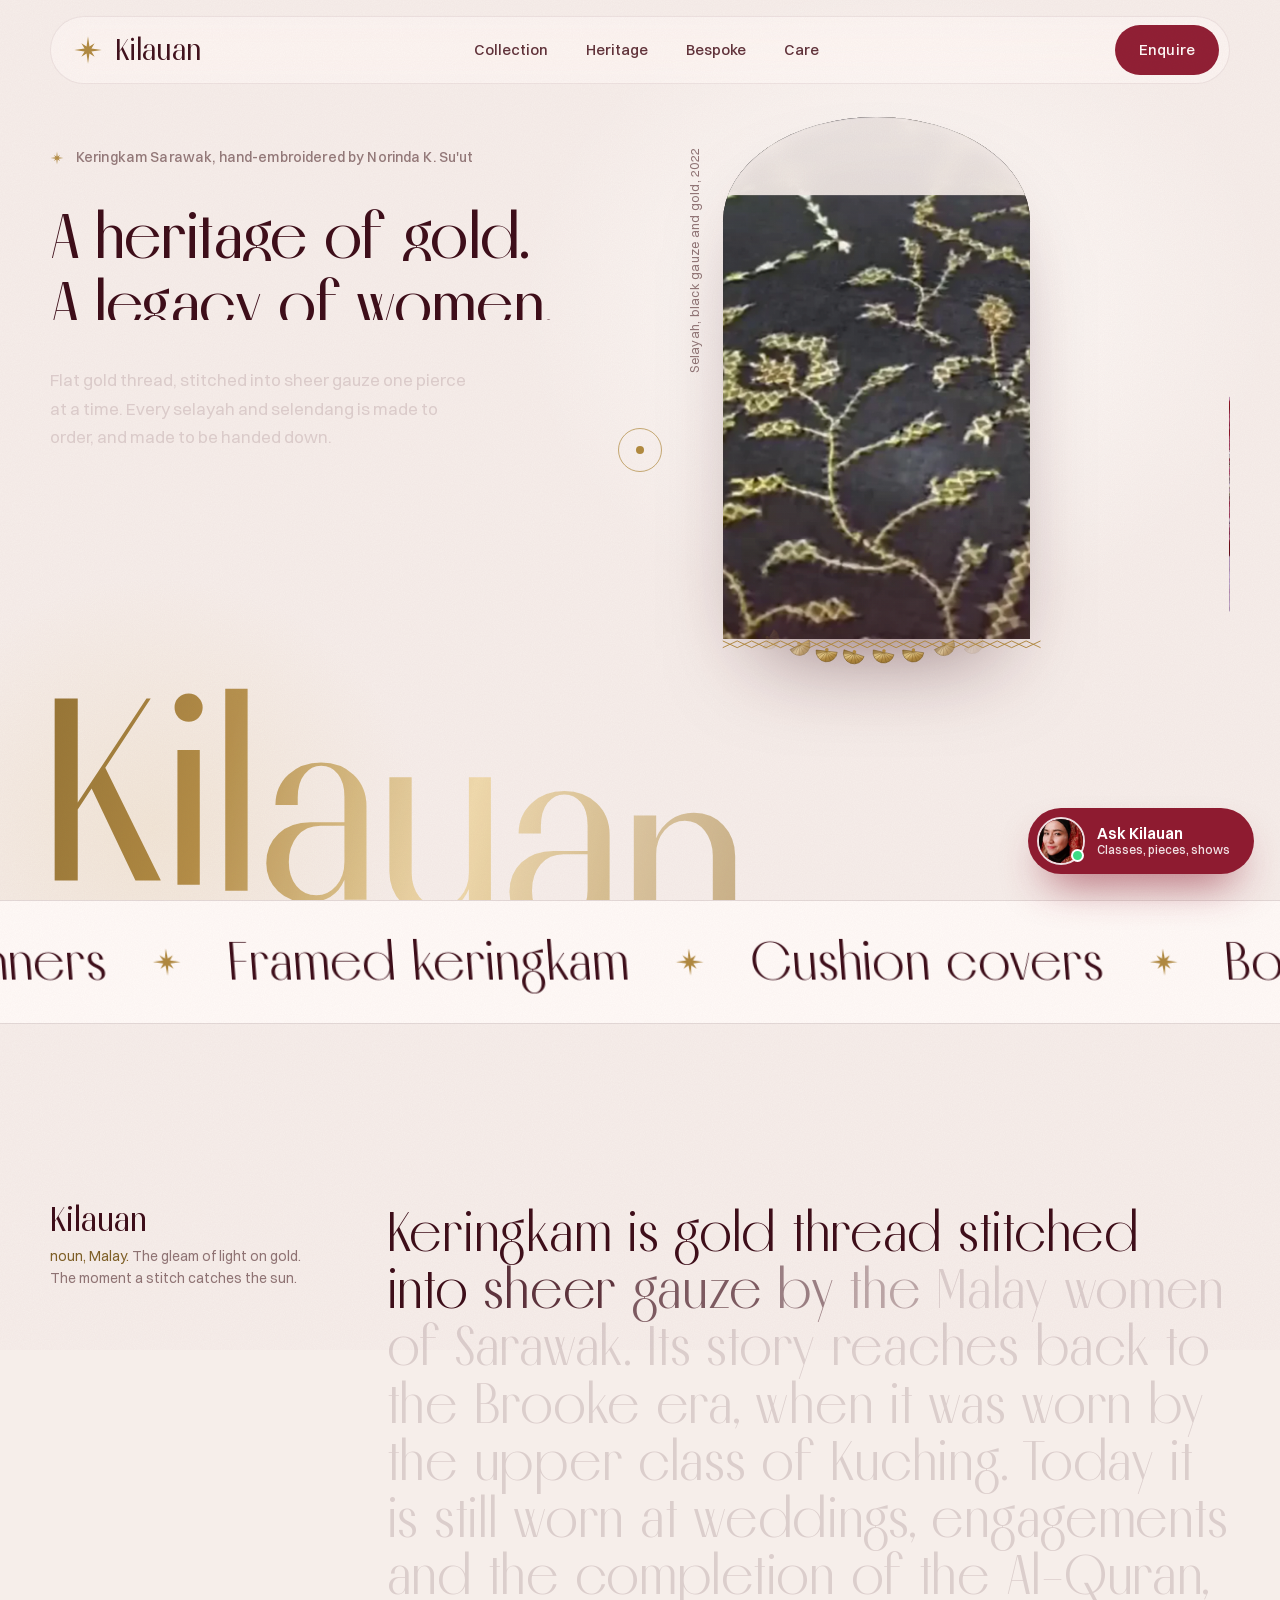
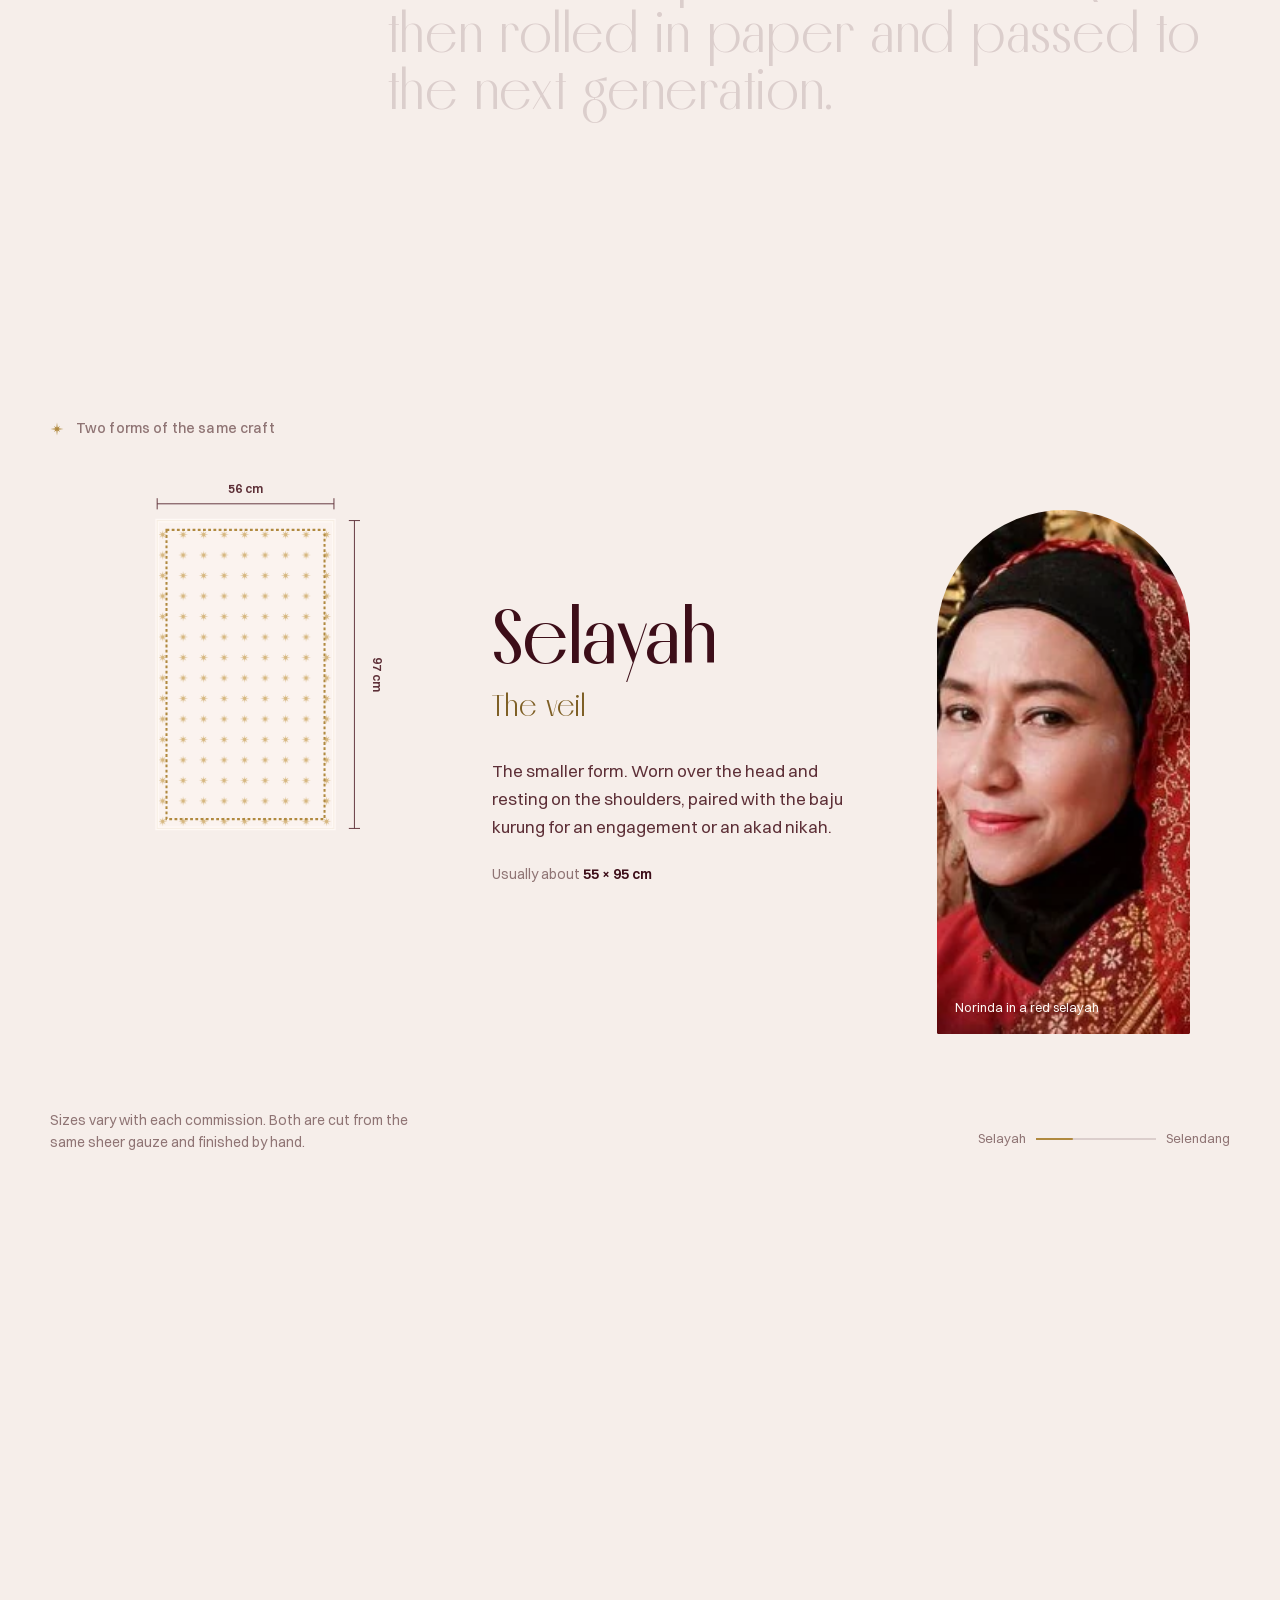
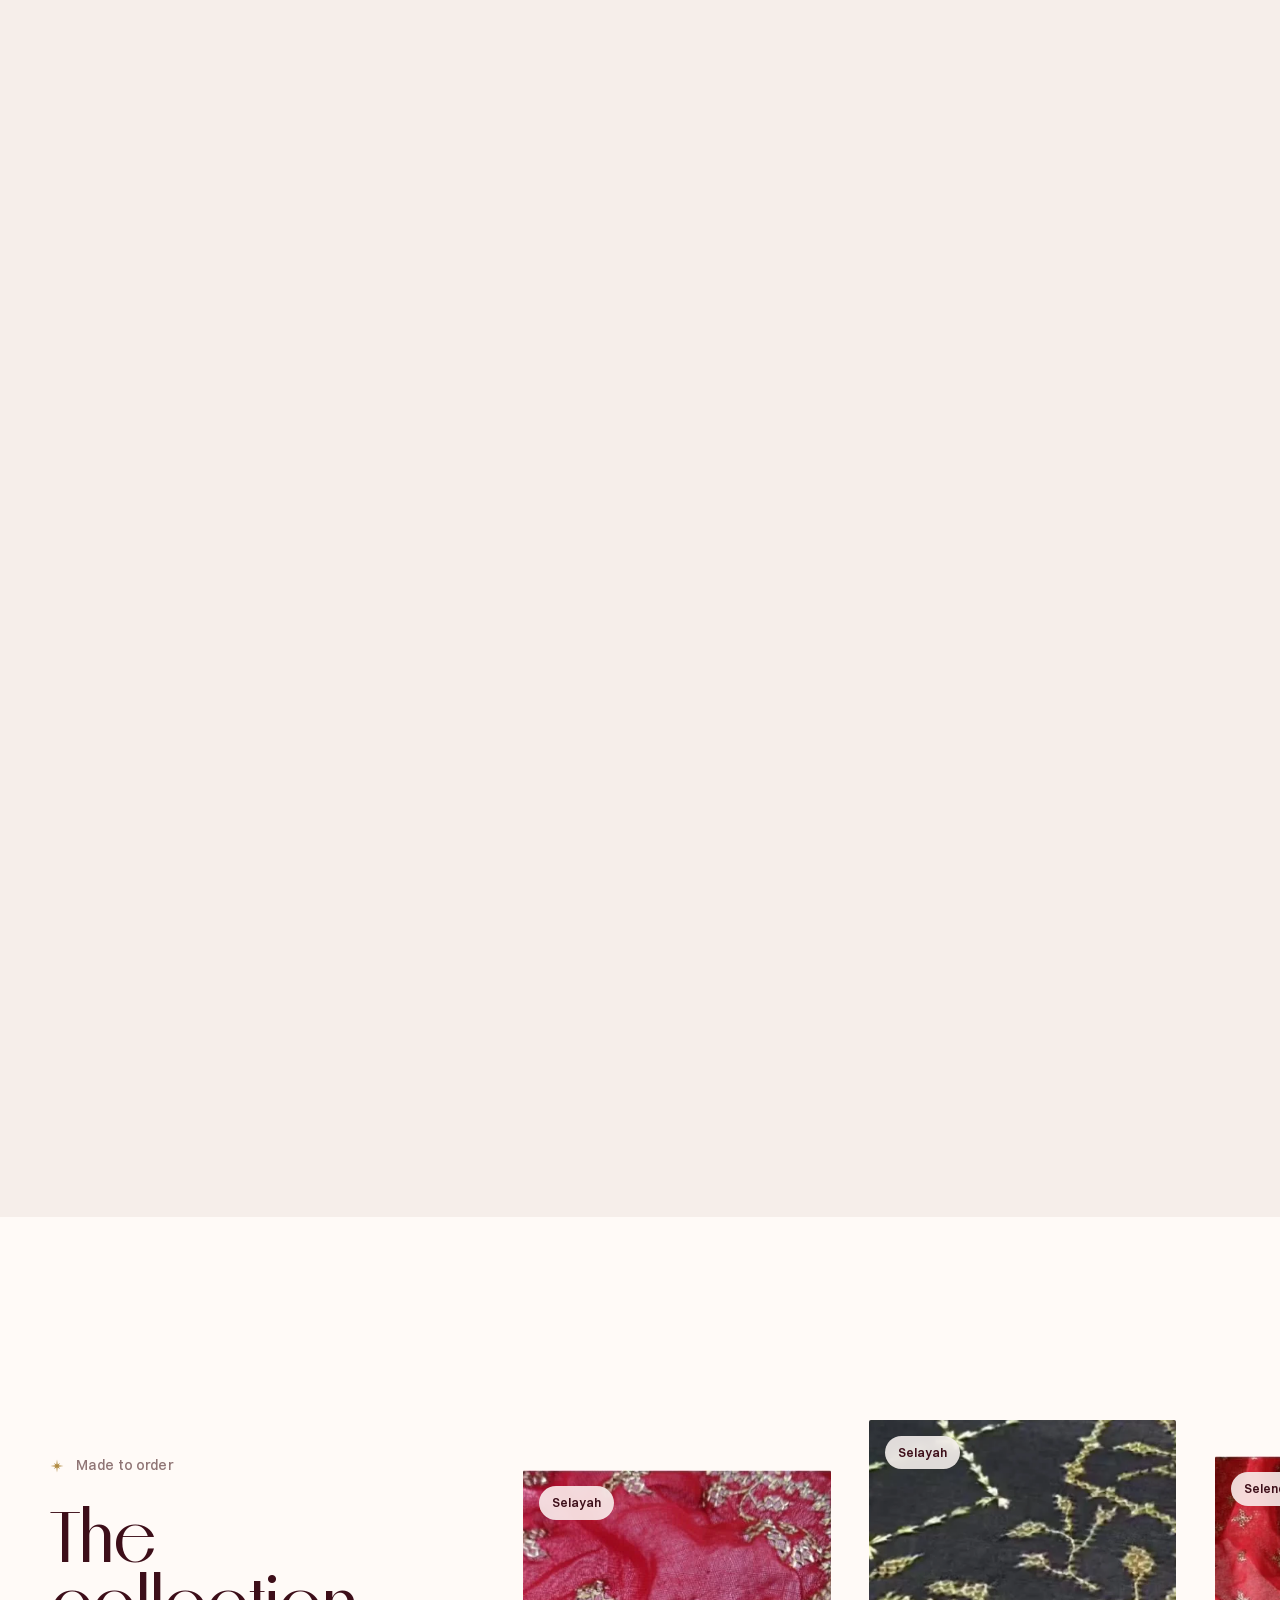
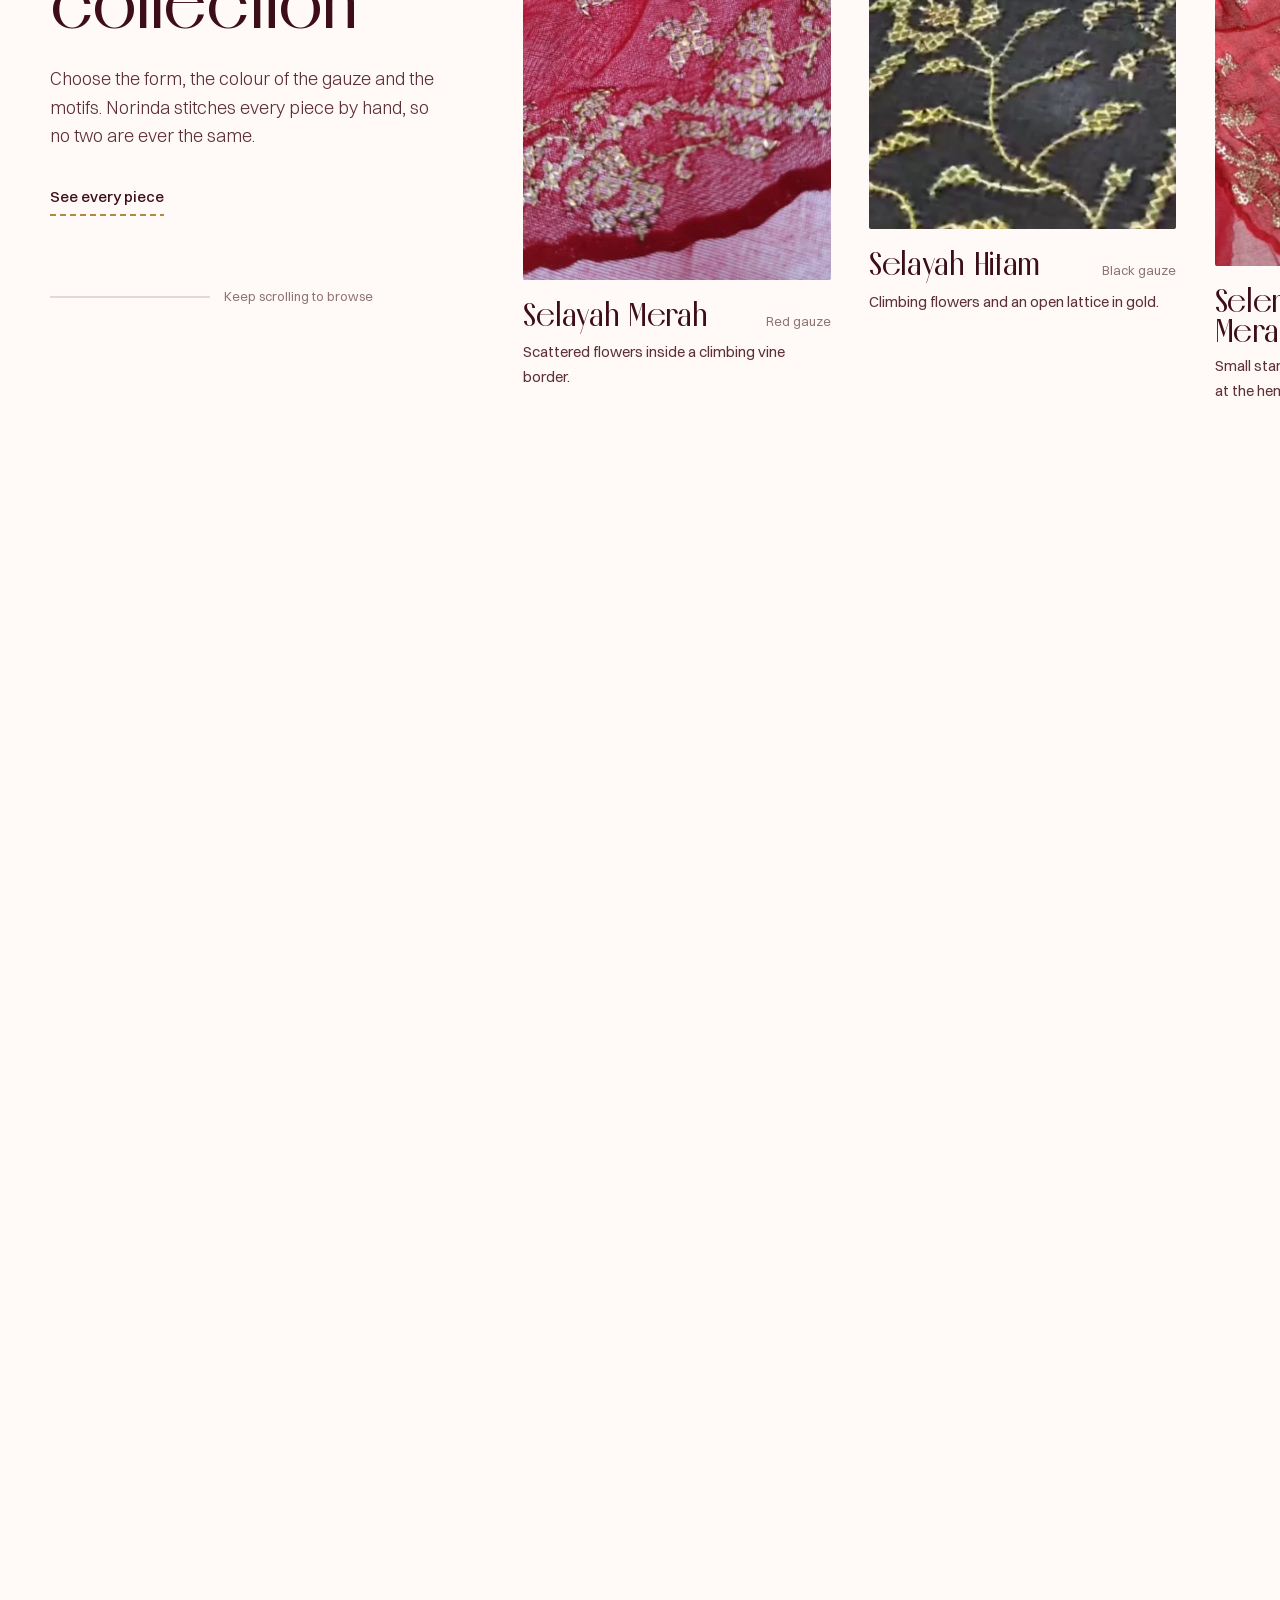
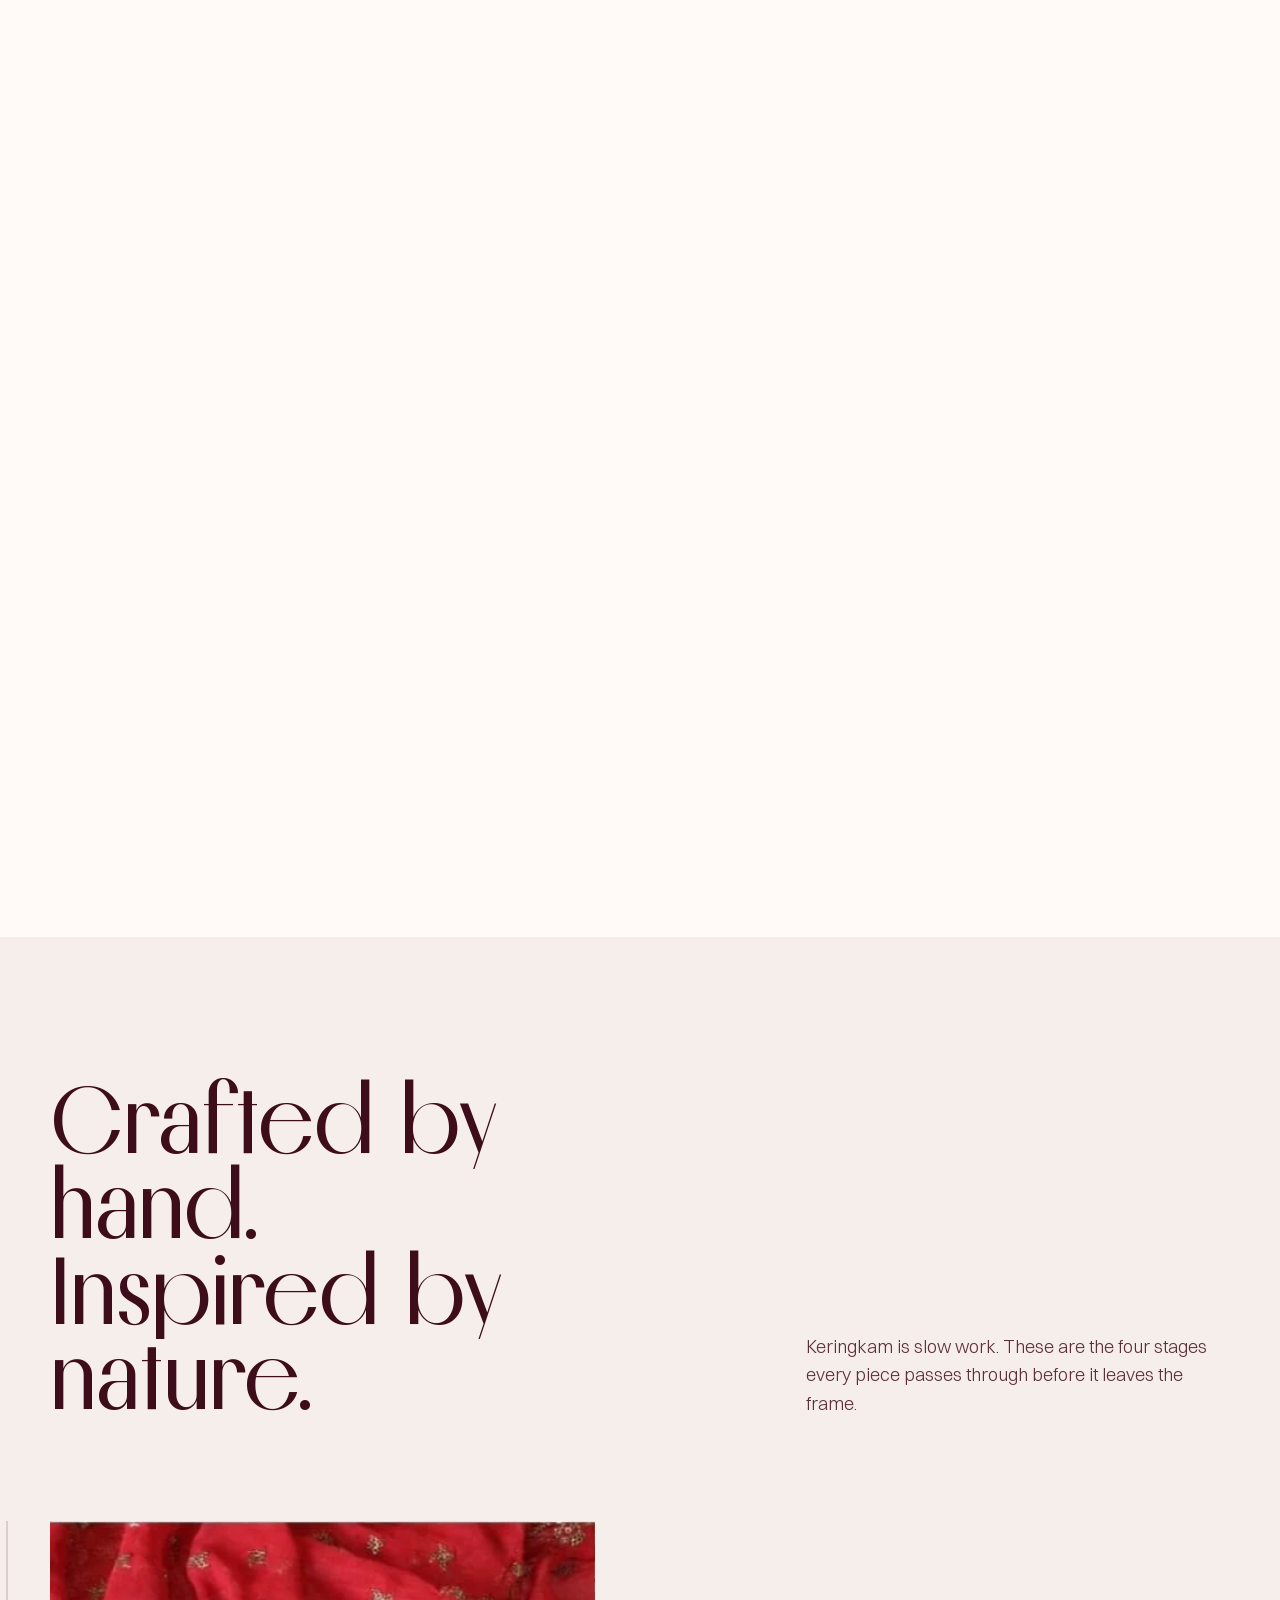
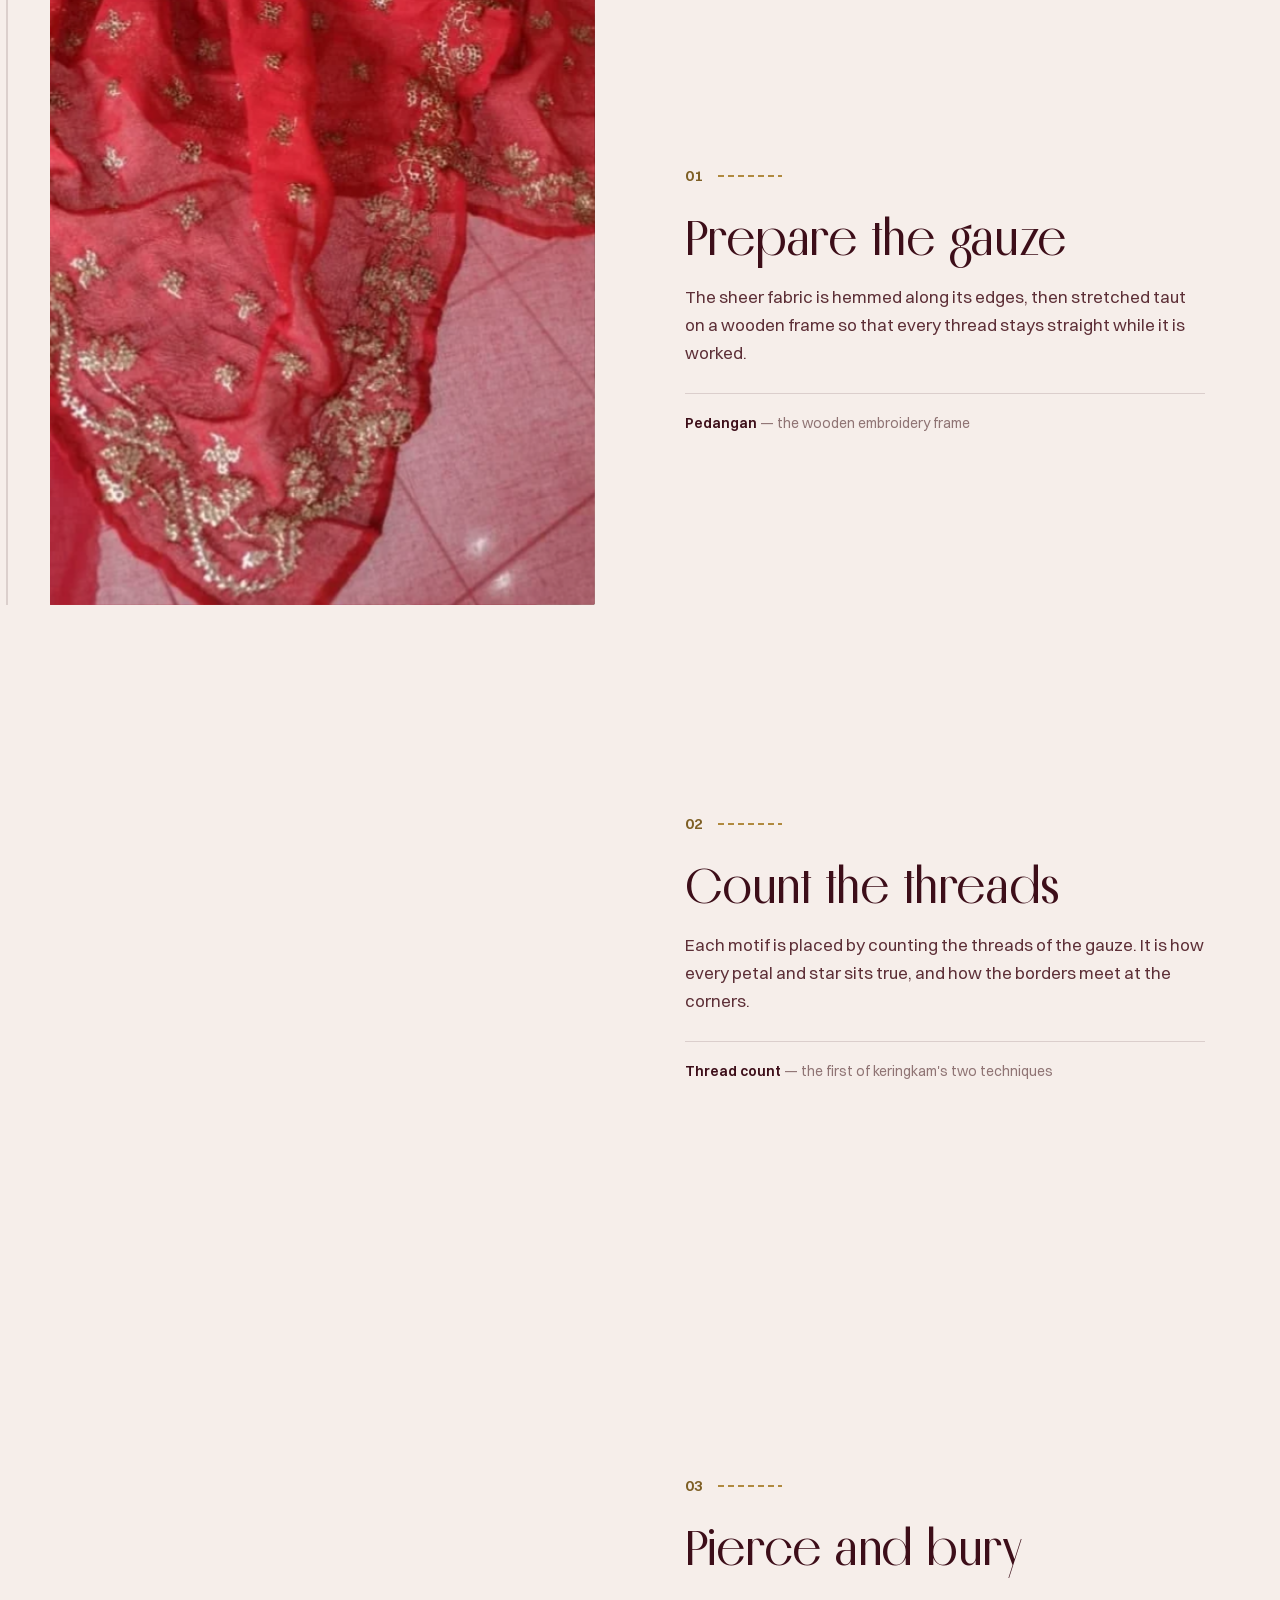
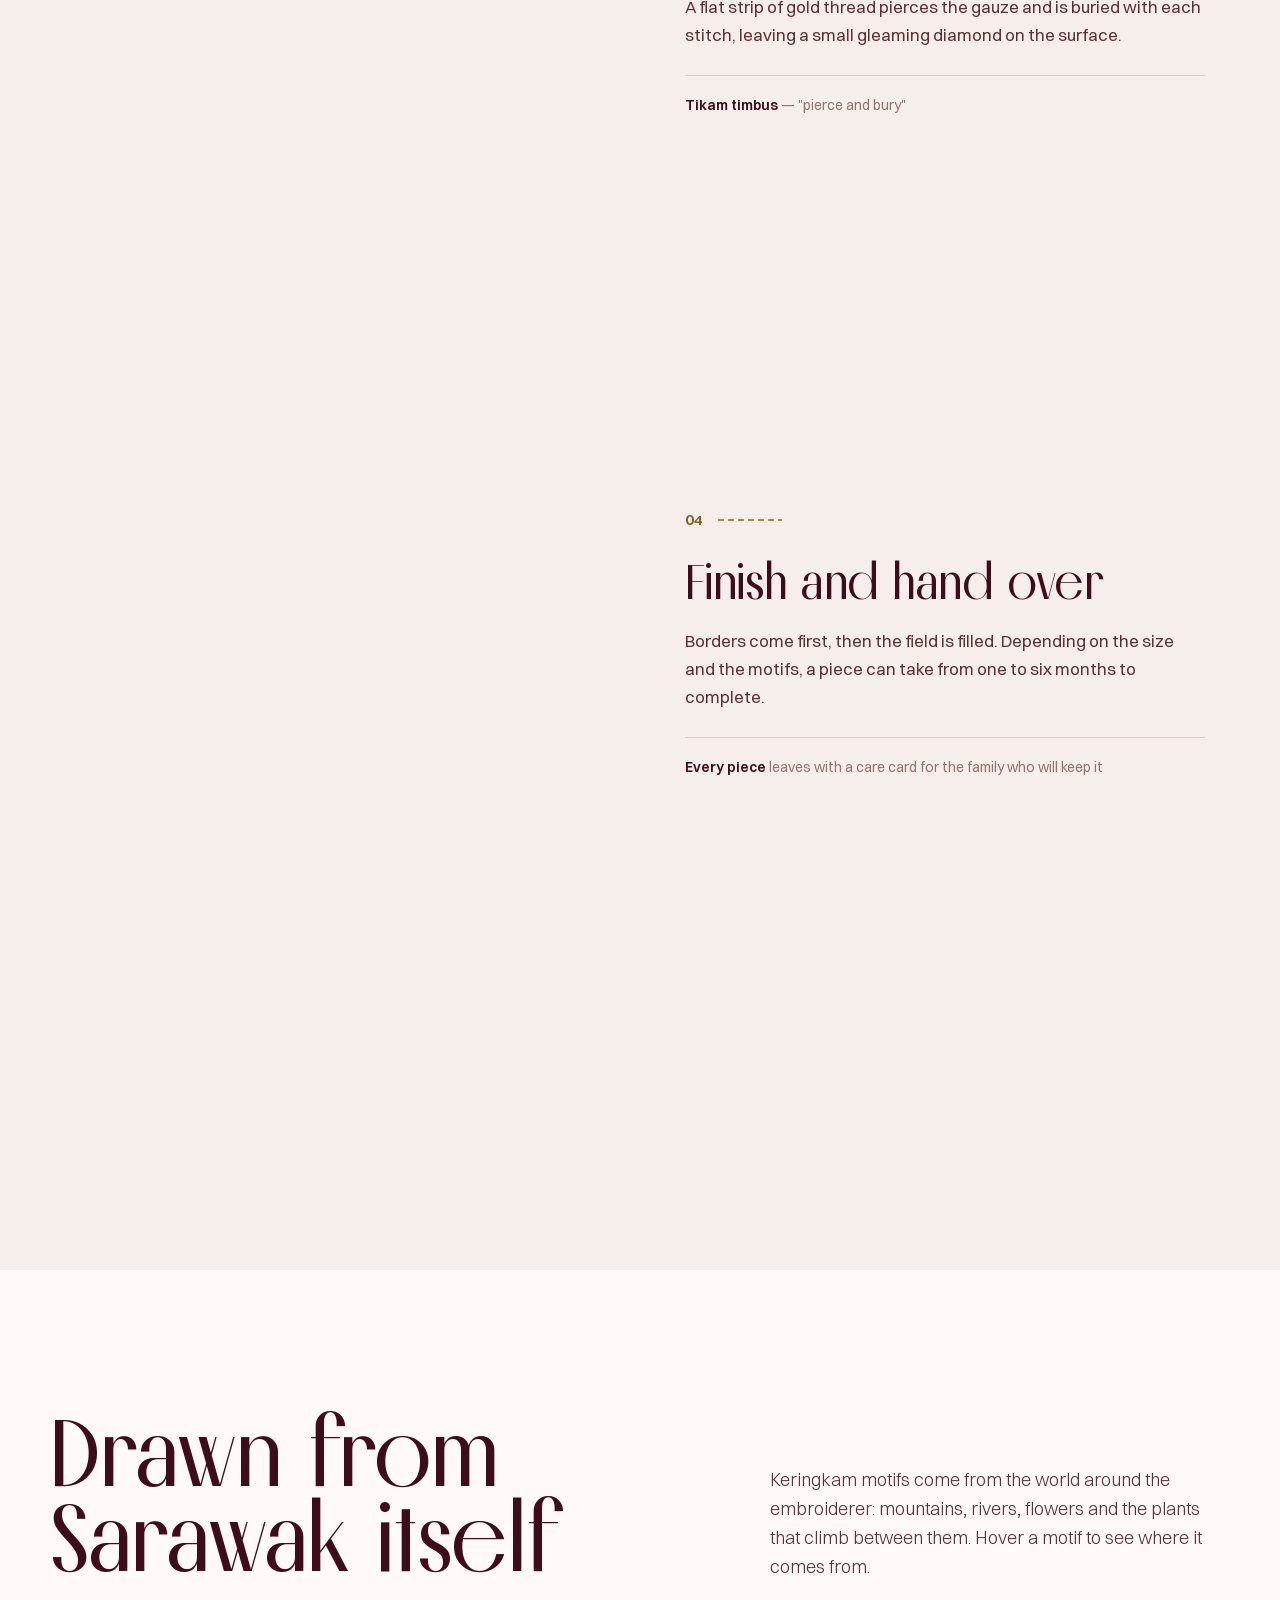
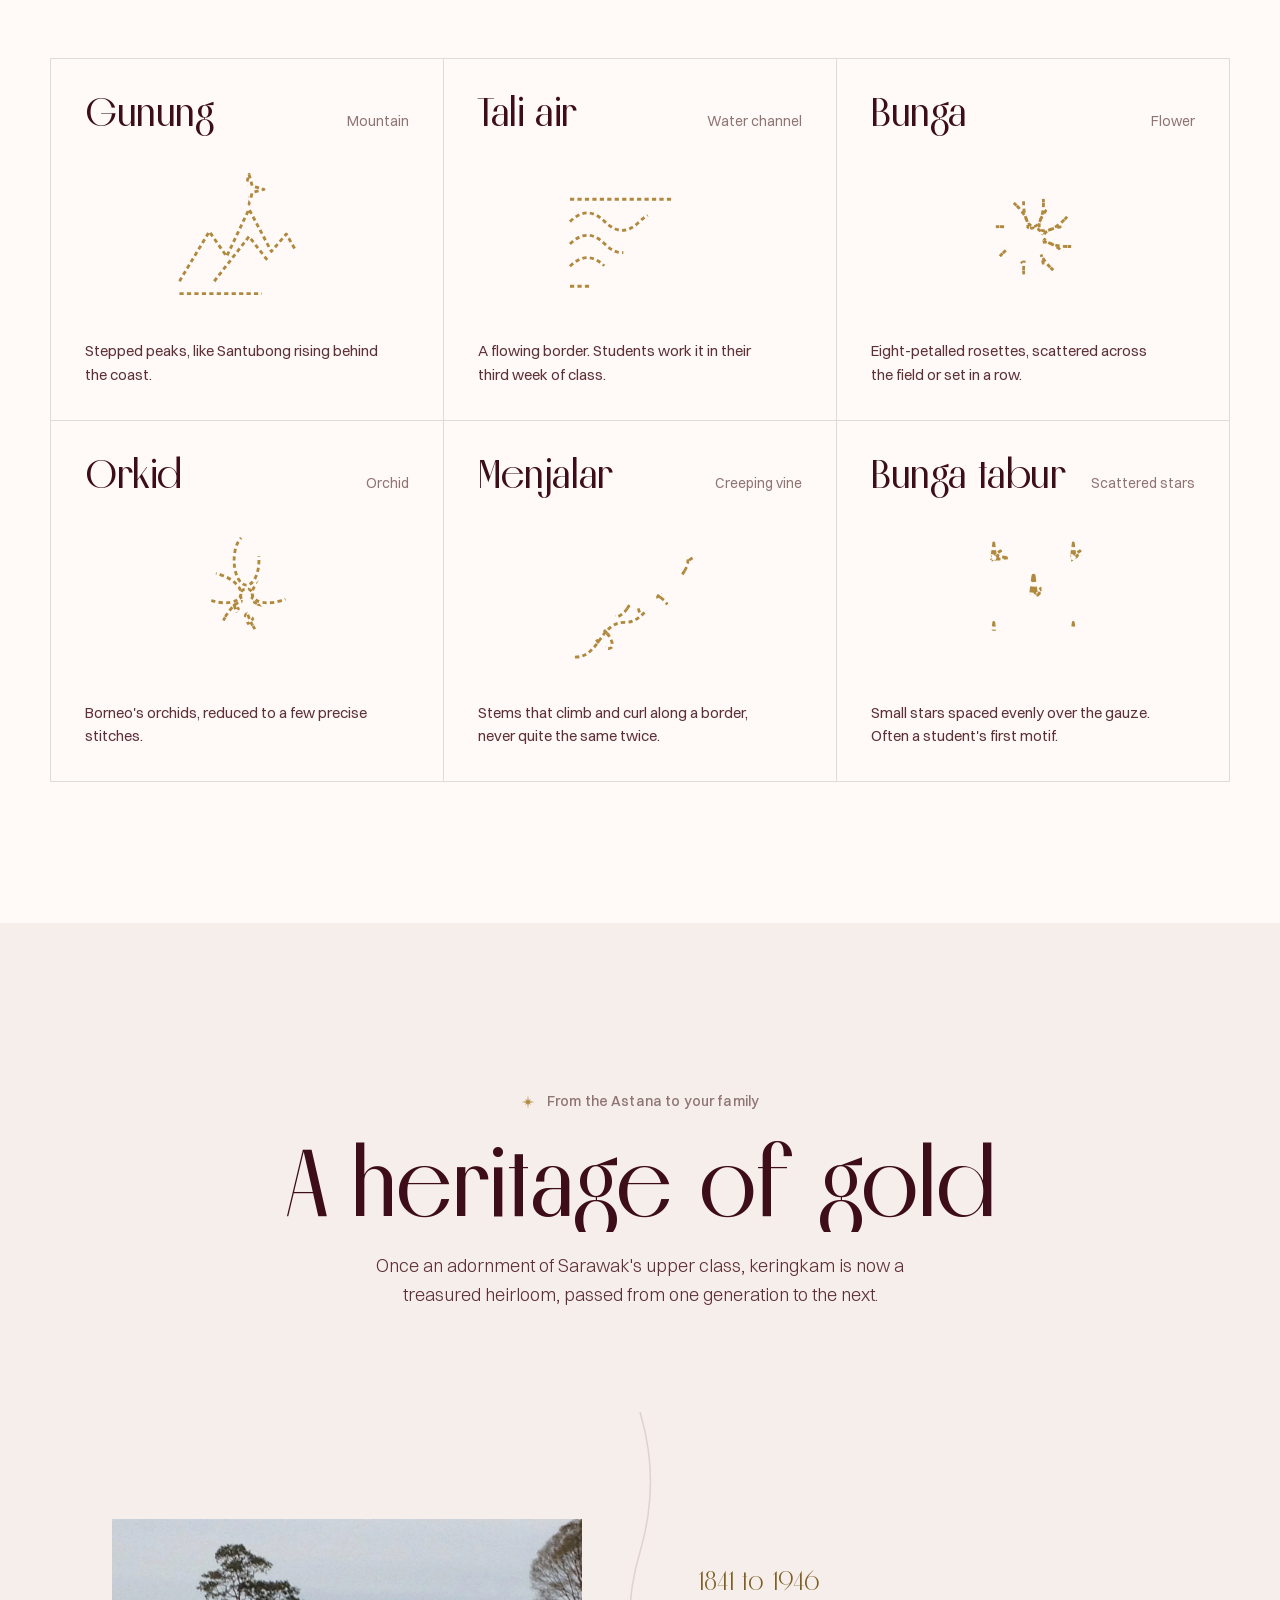
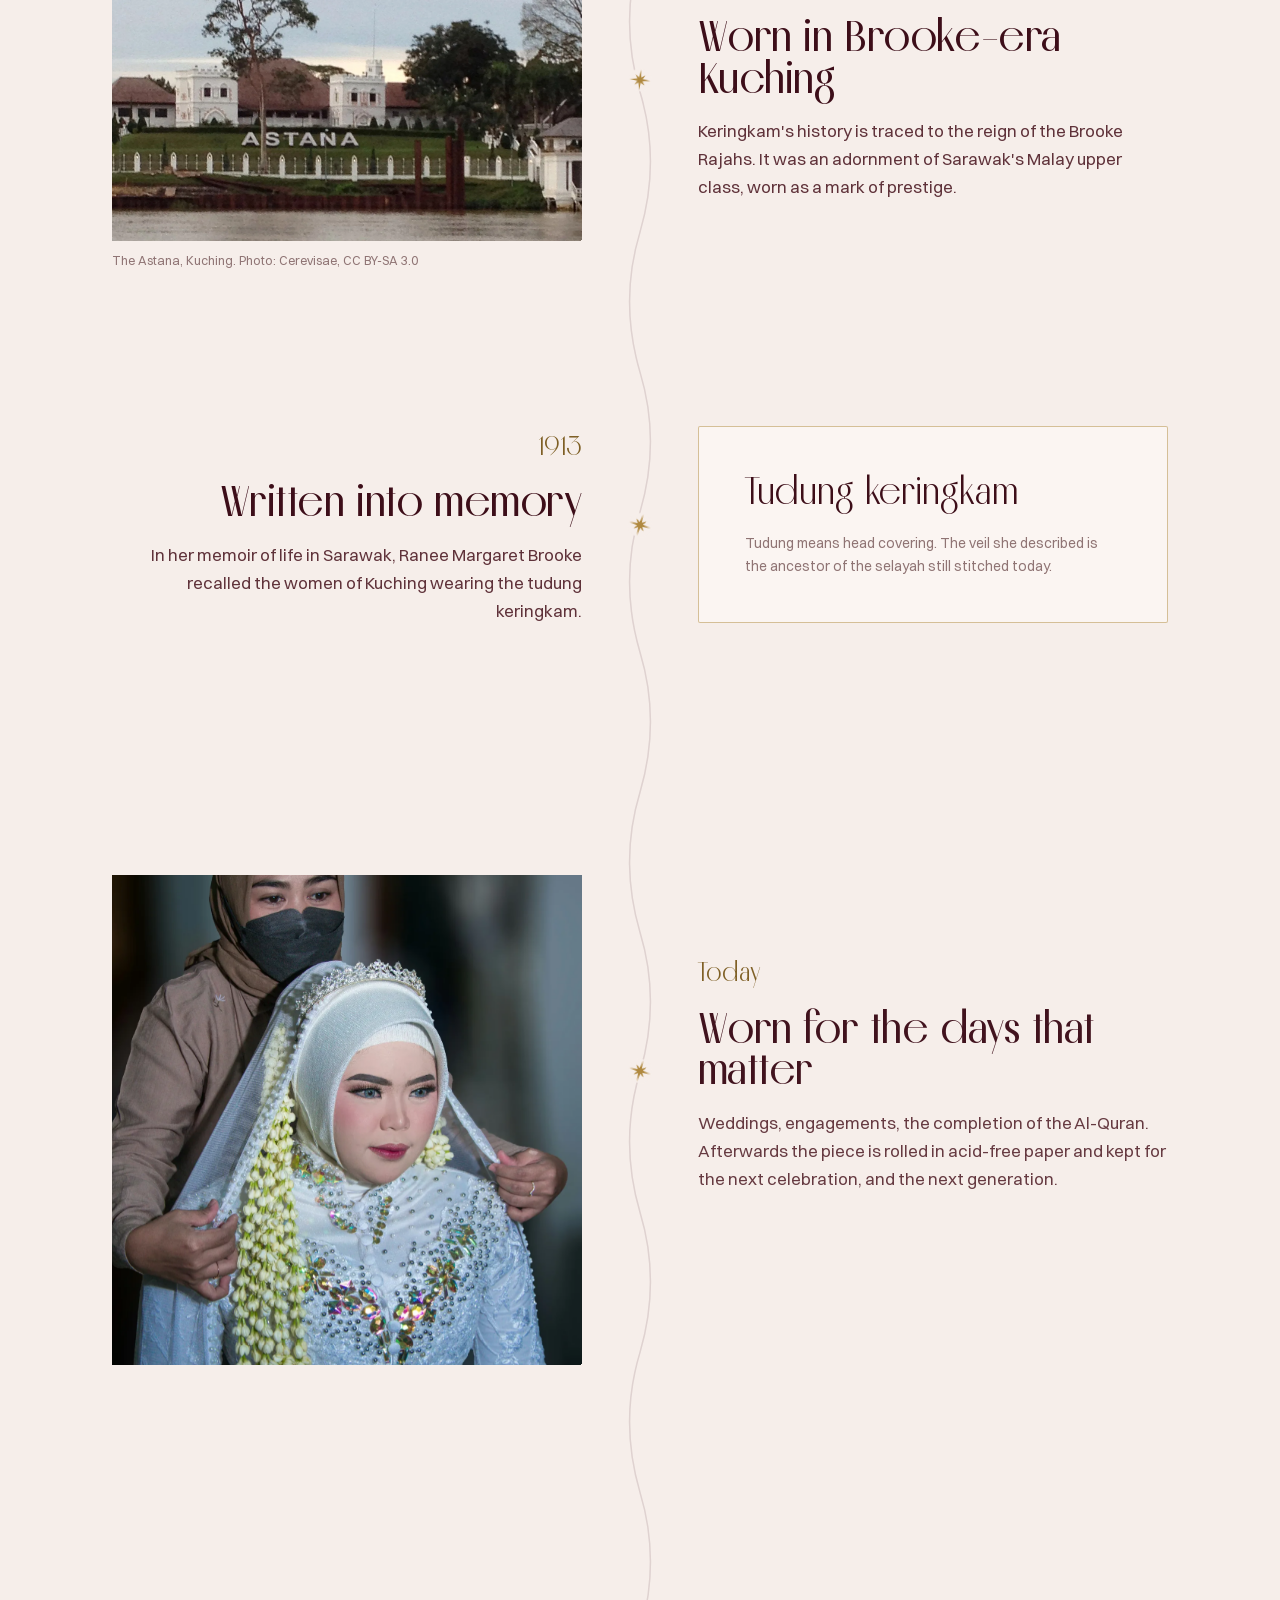
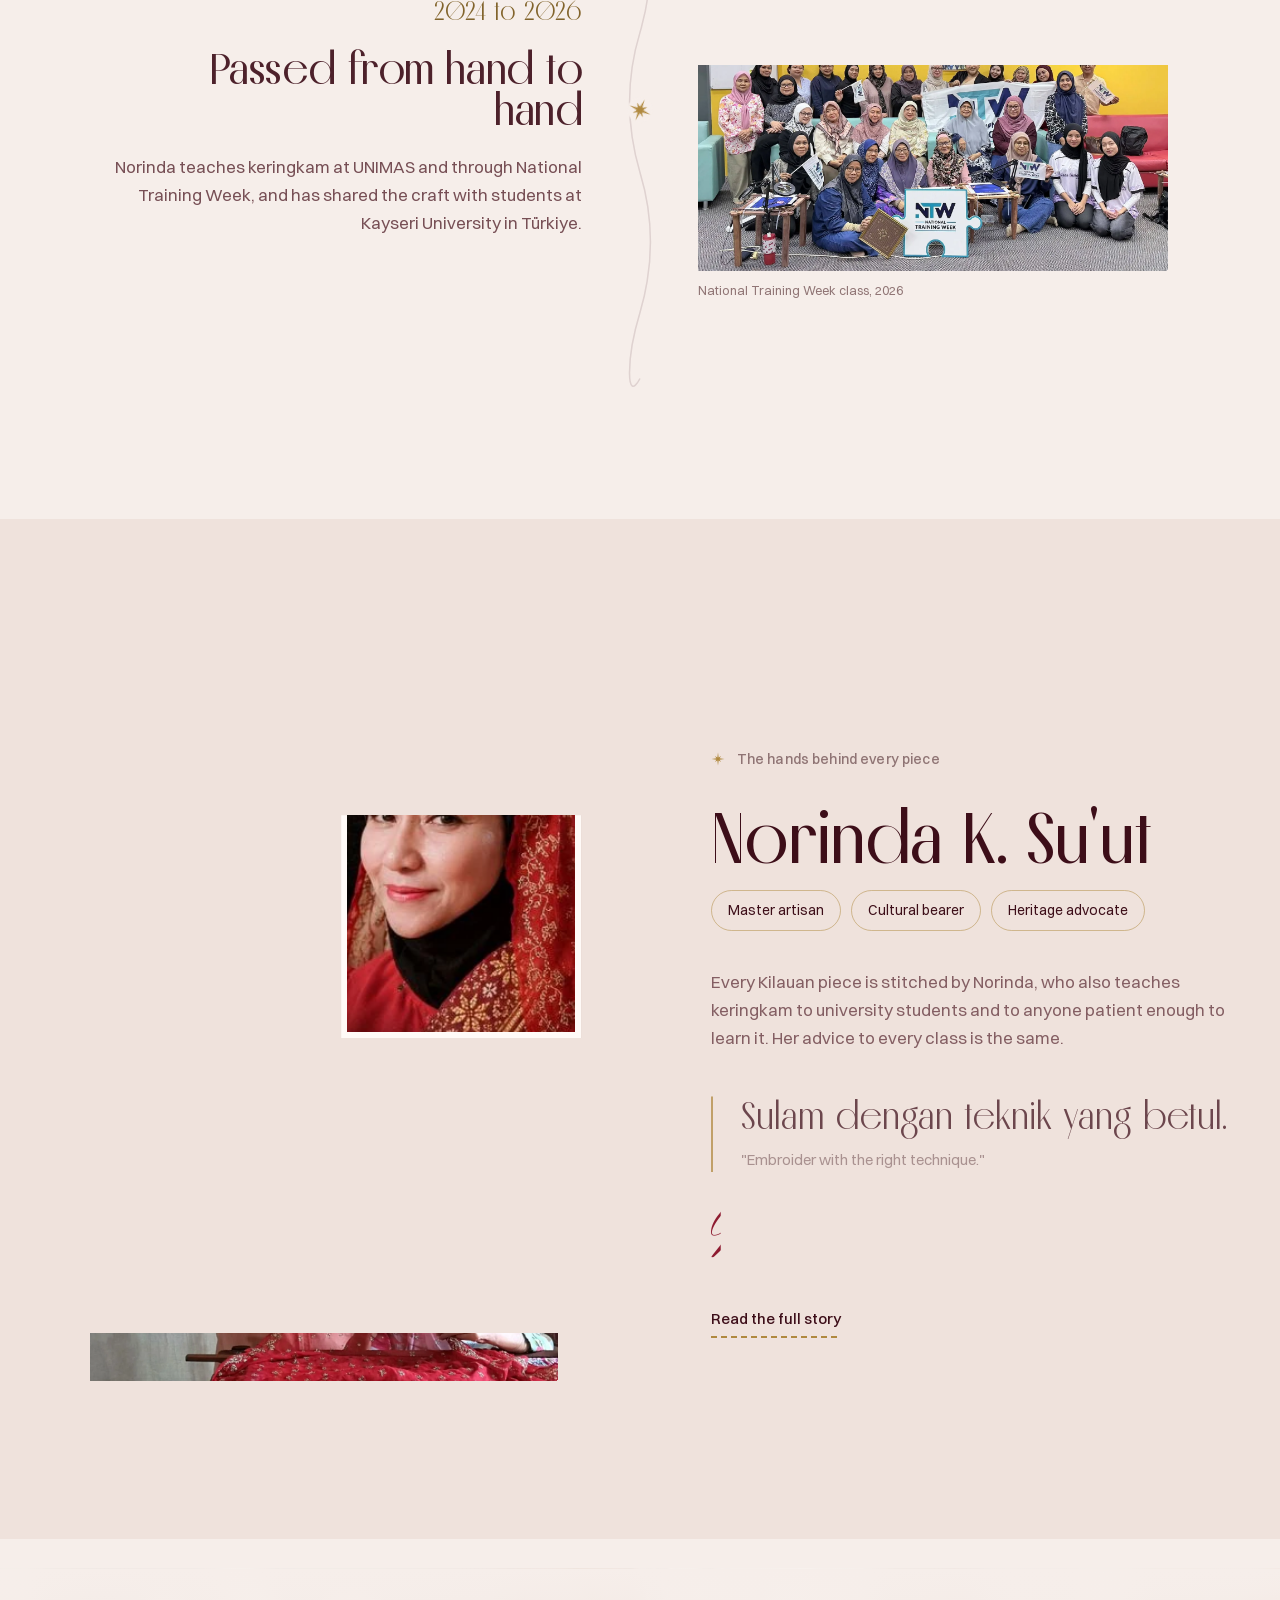
==== commit c5d6ab7c: "Redesign site 2 in vivid batik colours and add a chat assistant Site 2 now uses a bright batik palet" ====
--- a/site-1/index.html
+++ b/site-1/index.html
@@ -7,12 +7,14 @@
   <meta name="description" content="Kilauan — Where heritage shimmers. Hand-embroidered keringkam selayah and selendang by master artisan Norinda K. Su'ut, Sarawak.">
   <meta name="theme-color" content="#f6eeea">
   <link rel="icon" href="data:image/svg+xml,%3Csvg xmlns='http://www.w3.org/2000/svg' viewBox='0 0 48 48'%3E%3Cpath fill='%23b0893f' d='M24 2L26.3 18.46 34.61 13.39 29.54 21.7 46 24 29.54 26.3 34.61 34.61 26.3 29.54 24 46 21.7 29.54 13.39 34.61 18.46 26.3 2 24 18.46 21.7 13.39 13.39 21.7 18.46Z'/%3E%3C/svg%3E">
-  <link rel="stylesheet" href="assets/css/fonts.css">
+  <link rel="stylesheet" href="assets/css/fonts.css?v=3">
   <link rel="stylesheet" href="assets/vendor/lenis.css">
-  <link rel="stylesheet" href="assets/css/style.css">
+  <link rel="stylesheet" href="assets/css/style.css?v=3">
+  <link rel="stylesheet" href="assets/css/chatbot.css?v=3">
   <script>document.documentElement.classList.add('js');if(location.hash){window.__hash=location.hash;history.replaceState(null,'',location.pathname+location.search);}setTimeout(function(){if(!window.__kilReady){var v=document.querySelector('.veil');if(v)v.style.display='none';}},6000);</script>
 </head>
 <body class="page-home" data-page="home">
+<!-- icons:start --><svg width="0" height="0" style="position:absolute" aria-hidden="true" focusable="false"><symbol id="i-airplane-tilt" viewBox="0 0 256 256" fill="currentColor"><path d="M209,81l-33,31,32,88-24,24-48-72-24,24v24L88,224,72,184,32,168l24-24H80l24-24L32,72,56,48l88,32,31-33A24,24,0,0,1,209,81Z" opacity=".22"/><path d="M185.33,114.21l29.14-27.43.17-.16a32,32,0,0,0-45.26-45.26l-.16.17L141.79,70.67l-83-30.2a8,8,0,0,0-8.39,1.86l-24,24a8,8,0,0,0,1.22,12.31l63.89,42.59L76.69,136H56a8,8,0,0,0-5.65,2.34l-24,24A8,8,0,0,0,29,175.42l36.82,14.73,14.7,36.75.06.16a8,8,0,0,0,13.18,2.47l23.87-23.88A8,8,0,0,0,120,200V179.31l14.76-14.76,42.59,63.89a8,8,0,0,0,12.31,1.22l24-24a8,8,0,0,0,1.86-8.39Zm-.07,97.23-42.59-63.89A8,8,0,0,0,136.8,144a7.09,7.09,0,0,0-.79,0,8,8,0,0,0-5.66,2.34l-24,24A8,8,0,0,0,104,176v20.69L90.93,209.76,79.43,181A8,8,0,0,0,75,176.57l-28.74-11.5L59.32,152H80a8,8,0,0,0,5.66-2.34l24-24a8,8,0,0,0-1.22-12.32L44.56,70.74l13.5-13.49,83.22,30.26a8,8,0,0,0,8.56-2l30.94-32.88A16,16,0,0,1,203.4,75.22l-32.87,30.94a8,8,0,0,0-2,8.56l30.26,83.22Z"/></symbol><symbol id="i-book-open-text" viewBox="0 0 256 256" fill="currentColor"><path d="M232,56V200H160a32,32,0,0,0-32,32V88a32,32,0,0,1,32-32Z" opacity=".22"/><path d="M232,48H160a40,40,0,0,0-32,16A40,40,0,0,0,96,48H24a8,8,0,0,0-8,8V200a8,8,0,0,0,8,8H96a24,24,0,0,1,24,24,8,8,0,0,0,16,0,24,24,0,0,1,24-24h72a8,8,0,0,0,8-8V56A8,8,0,0,0,232,48ZM96,192H32V64H96a24,24,0,0,1,24,24V200A39.81,39.81,0,0,0,96,192Zm128,0H160a39.81,39.81,0,0,0-24,8V88a24,24,0,0,1,24-24h64ZM160,88h40a8,8,0,0,1,0,16H160a8,8,0,0,1,0-16Zm48,40a8,8,0,0,1-8,8H160a8,8,0,0,1,0-16h40A8,8,0,0,1,208,128Zm0,32a8,8,0,0,1-8,8H160a8,8,0,0,1,0-16h40A8,8,0,0,1,208,160Z"/></symbol><symbol id="i-chalkboard-teacher" viewBox="0 0 256 256" fill="currentColor"><path d="M192,80v96H104a32,32,0,1,0-32-32H64V80Z" opacity=".22"/><path d="M216,40H40A16,16,0,0,0,24,56V200a16,16,0,0,0,16,16H53.39a8,8,0,0,0,7.23-4.57,48,48,0,0,1,86.76,0,8,8,0,0,0,7.23,4.57H216a16,16,0,0,0,16-16V56A16,16,0,0,0,216,40ZM80,144a24,24,0,1,1,24,24A24,24,0,0,1,80,144Zm136,56H159.43a64.39,64.39,0,0,0-28.83-26.16,40,40,0,1,0-53.2,0A64.39,64.39,0,0,0,48.57,200H40V56H216ZM56,96V80a8,8,0,0,1,8-8H192a8,8,0,0,1,8,8v96a8,8,0,0,1-8,8H176a8,8,0,0,1,0-16h8V88H72v8a8,8,0,0,1-16,0Z"/></symbol><symbol id="i-chat-circle-dots" viewBox="0 0 256 256" fill="currentColor"><path d="M224,128A96,96,0,0,1,79.93,211.11h0L42.54,223.58a8,8,0,0,1-10.12-10.12l12.47-37.39h0A96,96,0,1,1,224,128Z" opacity=".22"/><path d="M128,24A104,104,0,0,0,36.18,176.88L24.83,210.93a16,16,0,0,0,20.24,20.24l34.05-11.35A104,104,0,1,0,128,24Zm0,192a87.87,87.87,0,0,1-44.06-11.81,8,8,0,0,0-4-1.08,7.85,7.85,0,0,0-2.53.42L40,216,52.47,178.6a8,8,0,0,0-.66-6.54A88,88,0,1,1,128,216Zm12-88a12,12,0,1,1-12-12A12,12,0,0,1,140,128Zm-44,0a12,12,0,1,1-12-12A12,12,0,0,1,96,128Zm88,0a12,12,0,1,1-12-12A12,12,0,0,1,184,128Z"/></symbol><symbol id="i-drop-slash" viewBox="0 0 256 256" fill="currentColor"><path d="M208,144a80,80,0,0,1-160,0c0-72,80-128,80-128S208,72,208,144Z" opacity=".22"/><path d="M53.92,34.62A8,8,0,1,0,42.08,45.38L64.72,70.29C48.32,95,40,119.78,40,144a88,88,0,0,0,149.21,63.22l12.87,14.16a8,8,0,1,0,11.84-10.76ZM128,216a72.08,72.08,0,0,1-72-72c0-19.93,6.68-40.57,19.86-61.46L178.43,195.36A71.84,71.84,0,0,1,128,216ZM90,50.51a8,8,0,0,1-.27-11.31A247.8,247.8,0,0,1,123.41,9.45a8,8,0,0,1,9.18,0C136,11.83,216,68.7,216,144a88.08,88.08,0,0,1-3.15,23.4,8,8,0,0,1-7.71,5.88A7.79,7.79,0,0,1,203,173a8,8,0,0,1-5.59-9.83A72.55,72.55,0,0,0,200,144c0-57.24-55.48-105-72-118a252.23,252.23,0,0,0-26.66,24.23A8,8,0,0,1,90,50.51Z"/></symbol><symbol id="i-envelope-simple" viewBox="0 0 256 256" fill="currentColor"><path d="M224,56l-96,88L32,56Z" opacity=".22"/><path d="M224,48H32a8,8,0,0,0-8,8V192a16,16,0,0,0,16,16H216a16,16,0,0,0,16-16V56A8,8,0,0,0,224,48ZM203.43,64,128,133.15,52.57,64ZM216,192H40V74.19l82.59,75.71a8,8,0,0,0,10.82,0L216,74.19V192Z"/></symbol><symbol id="i-facebook-logo" viewBox="0 0 256 256" fill="currentColor"><path d="M224,128a96,96,0,1,1-96-96A96,96,0,0,1,224,128Z" opacity=".22"/><path d="M128,24A104,104,0,1,0,232,128,104.11,104.11,0,0,0,128,24Zm8,191.63V152h24a8,8,0,0,0,0-16H136V112a16,16,0,0,1,16-16h16a8,8,0,0,0,0-16H152a32,32,0,0,0-32,32v24H96a8,8,0,0,0,0,16h24v63.63a88,88,0,1,1,16,0Z"/></symbol><symbol id="i-gift" viewBox="0 0 256 256" fill="currentColor"><path d="M208,128v72a8,8,0,0,1-8,8H56a8,8,0,0,1-8-8V128Z" opacity=".22"/><path d="M216,72H180.92c.39-.33.79-.65,1.17-1A29.53,29.53,0,0,0,192,49.57,32.62,32.62,0,0,0,158.44,16,29.53,29.53,0,0,0,137,25.91a54.94,54.94,0,0,0-9,14.48,54.94,54.94,0,0,0-9-14.48A29.53,29.53,0,0,0,97.56,16,32.62,32.62,0,0,0,64,49.57,29.53,29.53,0,0,0,73.91,71c.38.33.78.65,1.17,1H40A16,16,0,0,0,24,88v32a16,16,0,0,0,16,16v64a16,16,0,0,0,16,16H200a16,16,0,0,0,16-16V136a16,16,0,0,0,16-16V88A16,16,0,0,0,216,72ZM149,36.51a13.69,13.69,0,0,1,10-4.5h.49A16.62,16.62,0,0,1,176,49.08a13.69,13.69,0,0,1-4.5,10c-9.49,8.4-25.24,11.36-35,12.4C137.7,60.89,141,45.5,149,36.51Zm-64.09.36A16.63,16.63,0,0,1,96.59,32h.49a13.69,13.69,0,0,1,10,4.5c8.39,9.48,11.35,25.2,12.39,34.92-9.72-1-25.44-4-34.92-12.39a13.69,13.69,0,0,1-4.5-10A16.6,16.6,0,0,1,84.87,36.87ZM40,88h80v32H40Zm16,48h64v64H56Zm144,64H136V136h64Zm16-80H136V88h80v32Z"/></symbol><symbol id="i-graduation-cap" viewBox="0 0 256 256" fill="currentColor"><path d="M216,113.07v53.22a8,8,0,0,1-2,5.31c-11.3,12.59-38.9,36.4-86,36.4s-74.68-23.81-86-36.4a8,8,0,0,1-2-5.31V113.07L128,160Z" opacity=".22"/><path d="M251.76,88.94l-120-64a8,8,0,0,0-7.52,0l-120,64a8,8,0,0,0,0,14.12L32,117.87v48.42a15.91,15.91,0,0,0,4.06,10.65C49.16,191.53,78.51,216,128,216a130,130,0,0,0,48-8.76V240a8,8,0,0,0,16,0V199.51a115.63,115.63,0,0,0,27.94-22.57A15.91,15.91,0,0,0,224,166.29V117.87l27.76-14.81a8,8,0,0,0,0-14.12ZM128,200c-43.27,0-68.72-21.14-80-33.71V126.4l76.24,40.66a8,8,0,0,0,7.52,0L176,143.47v46.34C163.4,195.69,147.52,200,128,200Zm80-33.75a97.83,97.83,0,0,1-16,14.25V134.93l16-8.53ZM188,118.94l-.22-.13-56-29.87a8,8,0,0,0-7.52,14.12L171,128l-43,22.93L25,96,128,41.07,231,96Z"/></symbol><symbol id="i-hand-heart" viewBox="0 0 256 256" fill="currentColor"><path d="M16,152H48v56H16a8,8,0,0,1-8-8V160A8,8,0,0,1,16,152ZM192.54,40A39.12,39.12,0,0,0,156,64a39.12,39.12,0,0,0-36.54-24C97.67,40,80,58.31,80,80c0,14.56,7,27.71,16.73,40H140a20,20,0,0,1,0,40h4l37.78-8.68C203.82,135.07,232,109.23,232,80,232,58.31,214.33,40,192.54,40Z" opacity=".22"/><path d="M230.33,141.06a24.34,24.34,0,0,0-18.61-4.77C230.5,117.33,240,98.48,240,80c0-26.47-21.29-48-47.46-48A47.58,47.58,0,0,0,156,48.75,47.58,47.58,0,0,0,119.46,32C93.29,32,72,53.53,72,80c0,11,3.24,21.69,10.06,33a31.87,31.87,0,0,0-14.75,8.4L44.69,144H16A16,16,0,0,0,0,160v40a16,16,0,0,0,16,16H120a7.93,7.93,0,0,0,1.94-.24l64-16a6.94,6.94,0,0,0,1.19-.4L226,182.82l.44-.2a24.6,24.6,0,0,0,3.93-41.56ZM119.46,48A31.15,31.15,0,0,1,148.6,67a8,8,0,0,0,14.8,0,31.15,31.15,0,0,1,29.14-19C209.59,48,224,62.65,224,80c0,19.51-15.79,41.58-45.66,63.9l-11.09,2.55A28,28,0,0,0,140,112H100.68C92.05,100.36,88,90.12,88,80,88,62.65,102.41,48,119.46,48ZM16,160H40v40H16Zm203.43,8.21-38,16.18L119,200H56V155.31l22.63-22.62A15.86,15.86,0,0,1,89.94,128H140a12,12,0,0,1,0,24H112a8,8,0,0,0,0,16h32a8.32,8.32,0,0,0,1.79-.2l67-15.41.31-.08a8.6,8.6,0,0,1,6.3,15.9Z"/></symbol><symbol id="i-hand" viewBox="0 0 256 256" fill="currentColor"><path d="M208,76v76a80,80,0,0,1-80,80c-44.18,0-60.75-21.28-93.32-90a20,20,0,0,1,34.64-20L88,152V60a20,20,0,0,1,40,0V44a20,20,0,0,1,40,0V76a20,20,0,0,1,40,0Z" opacity=".22"/><path d="M188,48a27.75,27.75,0,0,0-12,2.71V44a28,28,0,0,0-54.65-8.6A28,28,0,0,0,80,60v64l-3.82-6.13a28,28,0,0,0-48.6,27.82c16,33.77,28.93,57.72,43.72,72.69C86.24,233.54,103.2,240,128,240a88.1,88.1,0,0,0,88-88V76A28,28,0,0,0,188,48Zm12,104a72.08,72.08,0,0,1-72,72c-20.38,0-33.51-4.88-45.33-16.85C69.44,193.74,57.26,171,41.9,138.58a6.36,6.36,0,0,0-.3-.58,12,12,0,0,1,20.79-12,1.76,1.76,0,0,0,.14.23l18.67,30A8,8,0,0,0,96,152V60a12,12,0,0,1,24,0v60a8,8,0,0,0,16,0V44a12,12,0,0,1,24,0v76a8,8,0,0,0,16,0V76a12,12,0,0,1,24,0Z"/></symbol><symbol id="i-hourglass-medium" viewBox="0 0 256 256" fill="currentColor"><path d="M180.92,88,128,128,74.67,88Z" opacity=".22"/><path d="M200,75.64V40a16,16,0,0,0-16-16H72A16,16,0,0,0,56,40V76a16.07,16.07,0,0,0,6.4,12.8L114.67,128,62.4,167.2A16.07,16.07,0,0,0,56,180v36a16,16,0,0,0,16,16H184a16,16,0,0,0,16-16V180.36a16.09,16.09,0,0,0-6.35-12.77L141.27,128l52.38-39.59A16.09,16.09,0,0,0,200,75.64ZM72,40H184V75.64L178.23,80H77.33L72,76Zm56,78L98.67,96h58.4Zm56,98H72V180l48-36v24a8,8,0,0,0,16,0V144.08l48,36.28Z"/></symbol><symbol id="i-info" viewBox="0 0 256 256" fill="currentColor"><path d="M224,128a96,96,0,1,1-96-96A96,96,0,0,1,224,128Z" opacity=".22"/><path d="M144,176a8,8,0,0,1-8,8,16,16,0,0,1-16-16V128a8,8,0,0,1,0-16,16,16,0,0,1,16,16v40A8,8,0,0,1,144,176Zm88-48A104,104,0,1,1,128,24,104.11,104.11,0,0,1,232,128Zm-16,0a88,88,0,1,0-88,88A88.1,88.1,0,0,0,216,128ZM124,96a12,12,0,1,0-12-12A12,12,0,0,0,124,96Z"/></symbol><symbol id="i-instagram-logo" viewBox="0 0 256 256" fill="currentColor"><path d="M176,32H80A48,48,0,0,0,32,80v96a48,48,0,0,0,48,48h96a48,48,0,0,0,48-48V80A48,48,0,0,0,176,32ZM128,168a40,40,0,1,1,40-40A40,40,0,0,1,128,168Z" opacity=".22"/><path d="M176,24H80A56.06,56.06,0,0,0,24,80v96a56.06,56.06,0,0,0,56,56h96a56.06,56.06,0,0,0,56-56V80A56.06,56.06,0,0,0,176,24Zm40,152a40,40,0,0,1-40,40H80a40,40,0,0,1-40-40V80A40,40,0,0,1,80,40h96a40,40,0,0,1,40,40ZM128,80a48,48,0,1,0,48,48A48.05,48.05,0,0,0,128,80Zm0,80a32,32,0,1,1,32-32A32,32,0,0,1,128,160Zm64-84a12,12,0,1,1-12-12A12,12,0,0,1,192,76Z"/></symbol><symbol id="i-needle" viewBox="0 0 256 256" fill="currentColor"><path d="M206.63,94.63l-24,24C128,128,40,216,40,216s88-88,97.37-142.63l24-24a32,32,0,0,1,45.26,45.26Z" opacity=".22"/><path d="M189.66,66.34a8,8,0,0,1,0,11.32l-16,16a8,8,0,0,1-11.32-11.32l16-16A8,8,0,0,1,189.66,66.34ZM224,72a39.71,39.71,0,0,1-11.72,28.28l-24,24a8,8,0,0,1-4.3,2.23c-51.49,8.84-137.46,94.28-138.32,95.15h0a8,8,0,0,1-11.31-11.32h0C36,208.73,120.69,123.28,129.49,72a8,8,0,0,1,2.23-4.3l24-24A40,40,0,0,1,224,72Zm-16,0a24,24,0,0,0-41-17L144.77,77.29c-4.41,21.15-18.9,46.19-35.49,69.43,23.24-16.59,48.28-31.08,69.43-35.49L201,89A23.85,23.85,0,0,0,208,72Z"/></symbol><symbol id="i-package" viewBox="0 0 256 256" fill="currentColor"><path d="M128,129.09V232a8,8,0,0,1-3.84-1l-88-48.18a8,8,0,0,1-4.16-7V80.18a8,8,0,0,1,.7-3.25Z" opacity=".22"/><path d="M223.68,66.15,135.68,18a15.88,15.88,0,0,0-15.36,0l-88,48.17a16,16,0,0,0-8.32,14v95.64a16,16,0,0,0,8.32,14l88,48.17a15.88,15.88,0,0,0,15.36,0l88-48.17a16,16,0,0,0,8.32-14V80.18A16,16,0,0,0,223.68,66.15ZM128,32l80.34,44-29.77,16.3-80.35-44ZM128,120,47.66,76l33.9-18.56,80.34,44ZM40,90l80,43.78v85.79L40,175.82Zm176,85.78h0l-80,43.79V133.82l32-17.51V152a8,8,0,0,0,16,0V107.55L216,90v85.77Z"/></symbol><symbol id="i-palette" viewBox="0 0 256 256" fill="currentColor"><path d="M224,127.17a96.48,96.48,0,0,1-2.39,22.18A24,24,0,0,1,198.21,168H152a24,24,0,0,0-24,24,24,24,0,0,1-32,22.61C58.73,201.44,32,169.81,32,128a96,96,0,0,1,95-96C179.84,31.47,223.55,74.35,224,127.17Z" opacity=".22"/><path d="M200.77,53.89A103.27,103.27,0,0,0,128,24h-1.07A104,104,0,0,0,24,128c0,43,26.58,79.06,69.36,94.17A32,32,0,0,0,136,192a16,16,0,0,1,16-16h46.21a31.81,31.81,0,0,0,31.2-24.88,104.43,104.43,0,0,0,2.59-24A103.28,103.28,0,0,0,200.77,53.89Zm13,93.71A15.89,15.89,0,0,1,198.21,160H152a32,32,0,0,0-32,32,16,16,0,0,1-21.31,15.07C62.49,194.3,40,164,40,128a88,88,0,0,1,87.09-88h.9a88.35,88.35,0,0,1,88,87.25A88.86,88.86,0,0,1,213.81,147.6ZM140,76a12,12,0,1,1-12-12A12,12,0,0,1,140,76ZM96,100A12,12,0,1,1,84,88,12,12,0,0,1,96,100Zm0,56a12,12,0,1,1-12-12A12,12,0,0,1,96,156Zm88-56a12,12,0,1,1-12-12A12,12,0,0,1,184,100Z"/></symbol><symbol id="i-paper-plane-tilt" viewBox="0 0 256 256" fill="currentColor"><path d="M223.69,42.18l-58.22,192a8,8,0,0,1-14.92,1.25L108,148,20.58,105.45a8,8,0,0,1,1.25-14.92l192-58.22A8,8,0,0,1,223.69,42.18Z" opacity=".22"/><path d="M227.32,28.68a16,16,0,0,0-15.66-4.08l-.15,0L19.57,82.84a16,16,0,0,0-2.49,29.8L102,154l41.3,84.87A15.86,15.86,0,0,0,157.74,248q.69,0,1.38-.06a15.88,15.88,0,0,0,14-11.51l58.2-191.94c0-.05,0-.1,0-.15A16,16,0,0,0,227.32,28.68ZM157.83,231.85l-.05.14,0-.07-40.06-82.3,48-48a8,8,0,0,0-11.31-11.31l-48,48L24.08,98.25l-.07,0,.14,0L216,40Z"/></symbol><symbol id="i-path" viewBox="0 0 256 256" fill="currentColor"><path d="M224,200a24,24,0,1,1-24-24A24,24,0,0,1,224,200Z" opacity=".22"/><path d="M200,168a32.06,32.06,0,0,0-31,24H72a32,32,0,0,1,0-64h96a40,40,0,0,0,0-80H72a8,8,0,0,0,0,16h96a24,24,0,0,1,0,48H72a48,48,0,0,0,0,96h97a32,32,0,1,0,31-40Zm0,48a16,16,0,1,1,16-16A16,16,0,0,1,200,216Z"/></symbol><symbol id="i-ruler" viewBox="0 0 256 256" fill="currentColor"><path d="M229.66,90.34,90.34,229.66a8,8,0,0,1-11.31,0L26.34,177a8,8,0,0,1,0-11.31L165.66,26.34a8,8,0,0,1,11.31,0L229.66,79A8,8,0,0,1,229.66,90.34Z" opacity=".22"/><path d="M235.32,73.37,182.63,20.69a16,16,0,0,0-22.63,0L20.68,160a16,16,0,0,0,0,22.63l52.69,52.68a16,16,0,0,0,22.63,0L235.32,96A16,16,0,0,0,235.32,73.37ZM84.68,224,32,171.31l32-32,26.34,26.35a8,8,0,0,0,11.32-11.32L75.31,128,96,107.31l26.34,26.35a8,8,0,0,0,11.32-11.32L107.31,96,128,75.31l26.34,26.35a8,8,0,0,0,11.32-11.32L139.31,64l32-32L224,84.69Z"/></symbol><symbol id="i-scissors" viewBox="0 0 256 256" fill="currentColor"><path d="M40.2,95.8a28,28,0,1,1,39.6,0A28,28,0,0,1,40.2,95.8Zm0,64.4a28,28,0,1,0,39.6,0A28,28,0,0,0,40.2,160.2Z" opacity=".22"/><path d="M157.73,113.13A8,8,0,0,1,159.82,102L227.48,55.7a8,8,0,0,1,9,13.21l-67.67,46.3a7.92,7.92,0,0,1-4.51,1.4A8,8,0,0,1,157.73,113.13Zm80.87,85.09a8,8,0,0,1-11.12,2.08L136,137.7,93.49,166.78a36,36,0,1,1-9-13.19L121.83,128,84.44,102.41a35.86,35.86,0,1,1,9-13.19l143,97.87A8,8,0,0,1,238.6,198.22ZM80,180a20,20,0,1,0-5.86,14.14A19.85,19.85,0,0,0,80,180ZM74.14,90.13a20,20,0,1,0-28.28,0A19.85,19.85,0,0,0,74.14,90.13Z"/></symbol><symbol id="i-scroll" viewBox="0 0 256 256" fill="currentColor"><path d="M200,176H104s8,6,8,16a24,24,0,0,1-48,0V64A24,24,0,0,0,40,40H176a24,24,0,0,1,24,24Z" opacity=".22"/><path d="M96,104a8,8,0,0,1,8-8h64a8,8,0,0,1,0,16H104A8,8,0,0,1,96,104Zm8,40h64a8,8,0,0,0,0-16H104a8,8,0,0,0,0,16Zm128,48a32,32,0,0,1-32,32H88a32,32,0,0,1-32-32V64a16,16,0,0,0-32,0c0,5.74,4.83,9.62,4.88,9.66h0A8,8,0,0,1,24,88a7.89,7.89,0,0,1-4.79-1.61h0C18.05,85.54,8,77.61,8,64A32,32,0,0,1,40,32H176a32,32,0,0,1,32,32V168h8a8,8,0,0,1,4.8,1.6C222,170.46,232,178.39,232,192ZM96.26,173.48A8.07,8.07,0,0,1,104,168h88V64a16,16,0,0,0-16-16H67.69A31.71,31.71,0,0,1,72,64V192a16,16,0,0,0,32,0c0-5.74-4.83-9.62-4.88-9.66A7.82,7.82,0,0,1,96.26,173.48ZM216,192a12.58,12.58,0,0,0-3.23-8h-94a26.92,26.92,0,0,1,1.21,8,31.82,31.82,0,0,1-4.29,16H200A16,16,0,0,0,216,192Z"/></symbol><symbol id="i-seal-check" viewBox="0 0 256 256" fill="currentColor"><path d="M232,128c0,12.51-17.82,21.95-22.68,33.69-4.68,11.32,1.42,30.65-7.78,39.85s-28.53,3.1-39.85,7.78C150,214.18,140.5,232,128,232s-22-17.82-33.69-22.68c-11.32-4.68-30.65,1.42-39.85-7.78s-3.1-28.53-7.78-39.85C41.82,150,24,140.5,24,128s17.82-22,22.68-33.69C51.36,83,45.26,63.66,54.46,54.46S83,51.36,94.31,46.68C106.05,41.82,115.5,24,128,24S150,41.82,161.69,46.68c11.32,4.68,30.65-1.42,39.85,7.78s3.1,28.53,7.78,39.85C214.18,106.05,232,115.5,232,128Z" opacity=".22"/><path d="M225.86,102.82c-3.77-3.94-7.67-8-9.14-11.57-1.36-3.27-1.44-8.69-1.52-13.94-.15-9.76-.31-20.82-8-28.51s-18.75-7.85-28.51-8c-5.25-.08-10.67-.16-13.94-1.52-3.56-1.47-7.63-5.37-11.57-9.14C146.28,23.51,138.44,16,128,16s-18.27,7.51-25.18,14.14c-3.94,3.77-8,7.67-11.57,9.14C88,40.64,82.56,40.72,77.31,40.8c-9.76.15-20.82.31-28.51,8S41,67.55,40.8,77.31c-.08,5.25-.16,10.67-1.52,13.94-1.47,3.56-5.37,7.63-9.14,11.57C23.51,109.72,16,117.56,16,128s7.51,18.27,14.14,25.18c3.77,3.94,7.67,8,9.14,11.57,1.36,3.27,1.44,8.69,1.52,13.94.15,9.76.31,20.82,8,28.51s18.75,7.85,28.51,8c5.25.08,10.67.16,13.94,1.52,3.56,1.47,7.63,5.37,11.57,9.14C109.72,232.49,117.56,240,128,240s18.27-7.51,25.18-14.14c3.94-3.77,8-7.67,11.57-9.14,3.27-1.36,8.69-1.44,13.94-1.52,9.76-.15,20.82-.31,28.51-8s7.85-18.75,8-28.51c.08-5.25.16-10.67,1.52-13.94,1.47-3.56,5.37-7.63,9.14-11.57C232.49,146.28,240,138.44,240,128S232.49,109.73,225.86,102.82Zm-11.55,39.29c-4.79,5-9.75,10.17-12.38,16.52-2.52,6.1-2.63,13.07-2.73,19.82-.1,7-.21,14.33-3.32,17.43s-10.39,3.22-17.43,3.32c-6.75.1-13.72.21-19.82,2.73-6.35,2.63-11.52,7.59-16.52,12.38S132,224,128,224s-9.15-4.92-14.11-9.69-10.17-9.75-16.52-12.38c-6.1-2.52-13.07-2.63-19.82-2.73-7-.1-14.33-.21-17.43-3.32s-3.22-10.39-3.32-17.43c-.1-6.75-.21-13.72-2.73-19.82-2.63-6.35-7.59-11.52-12.38-16.52S32,132,32,128s4.92-9.15,9.69-14.11,9.75-10.17,12.38-16.52c2.52-6.1,2.63-13.07,2.73-19.82.1-7,.21-14.33,3.32-17.43S70.51,56.9,77.55,56.8c6.75-.1,13.72-.21,19.82-2.73,6.35-2.63,11.52-7.59,16.52-12.38S124,32,128,32s9.15,4.92,14.11,9.69,10.17,9.75,16.52,12.38c6.1,2.52,13.07,2.63,19.82,2.73,7,.1,14.33.21,17.43,3.32s3.22,10.39,3.32,17.43c.1,6.75.21,13.72,2.73,19.82,2.63,6.35,7.59,11.52,12.38,16.52S224,124,224,128,219.08,137.15,214.31,142.11ZM173.66,98.34a8,8,0,0,1,0,11.32l-56,56a8,8,0,0,1-11.32,0l-24-24a8,8,0,0,1,11.32-11.32L112,148.69l50.34-50.35A8,8,0,0,1,173.66,98.34Z"/></symbol><symbol id="i-shopping-bag" viewBox="0 0 256 256" fill="currentColor"><path d="M224,56V200a8,8,0,0,1-8,8H40a8,8,0,0,1-8-8V56a8,8,0,0,1,8-8H216A8,8,0,0,1,224,56Z" opacity=".22"/><path d="M216,40H40A16,16,0,0,0,24,56V200a16,16,0,0,0,16,16H216a16,16,0,0,0,16-16V56A16,16,0,0,0,216,40Zm0,160H40V56H216V200ZM176,88a48,48,0,0,1-96,0,8,8,0,0,1,16,0,32,32,0,0,0,64,0,8,8,0,0,1,16,0Z"/></symbol><symbol id="i-sparkle" viewBox="0 0 256 256" fill="currentColor"><path d="M194.82,151.43l-55.09,20.3-20.3,55.09a7.92,7.92,0,0,1-14.86,0l-20.3-55.09-55.09-20.3a7.92,7.92,0,0,1,0-14.86l55.09-20.3,20.3-55.09a7.92,7.92,0,0,1,14.86,0l20.3,55.09,55.09,20.3A7.92,7.92,0,0,1,194.82,151.43Z" opacity=".22"/><path d="M197.58,129.06,146,110l-19-51.62a15.92,15.92,0,0,0-29.88,0L78,110l-51.62,19a15.92,15.92,0,0,0,0,29.88L78,178l19,51.62a15.92,15.92,0,0,0,29.88,0L146,178l51.62-19a15.92,15.92,0,0,0,0-29.88ZM137,164.22a8,8,0,0,0-4.74,4.74L112,223.85,91.78,169A8,8,0,0,0,87,164.22L32.15,144,87,123.78A8,8,0,0,0,91.78,119L112,64.15,132.22,119a8,8,0,0,0,4.74,4.74L191.85,144ZM144,40a8,8,0,0,1,8-8h16V16a8,8,0,0,1,16,0V32h16a8,8,0,0,1,0,16H184V64a8,8,0,0,1-16,0V48H152A8,8,0,0,1,144,40ZM248,88a8,8,0,0,1-8,8h-8v8a8,8,0,0,1-16,0V96h-8a8,8,0,0,1,0-16h8V72a8,8,0,0,1,16,0v8h8A8,8,0,0,1,248,88Z"/></symbol><symbol id="i-student" viewBox="0 0 256 256" fill="currentColor"><path d="M224,64,128,96,32,64l96-32Z" opacity=".22"/><path d="M226.53,56.41l-96-32a8,8,0,0,0-5.06,0l-96,32a8,8,0,0,0-5.4,6.75A5,5,0,0,0,24,64v80a8,8,0,0,0,16,0V75.1L73.59,86.29a64,64,0,0,0,20.65,88.05c-18,7.06-33.56,19.83-44.94,37.29a8,8,0,1,0,13.4,8.74C77.77,197.25,101.57,184,128,184s50.23,13.25,65.3,36.37a8,8,0,0,0,13.4-8.74c-11.38-17.46-27-30.23-44.94-37.29a64,64,0,0,0,20.65-88l44.12-14.7a8,8,0,0,0,0-15.18ZM176,120A48,48,0,1,1,89.35,91.55l36.12,12a8,8,0,0,0,5.06,0l36.12-12A47.89,47.89,0,0,1,176,120ZM128,87.57,57.3,64,128,40.43,198.7,64Z"/></symbol><symbol id="i-sun" viewBox="0 0 256 256" fill="currentColor"><path d="M184,128a56,56,0,1,1-56-56A56,56,0,0,1,184,128Z" opacity=".22"/><path d="M120,40V16a8,8,0,0,1,16,0V40a8,8,0,0,1-16,0Zm72,88a64,64,0,1,1-64-64A64.07,64.07,0,0,1,192,128Zm-16,0a48,48,0,1,0-48,48A48.05,48.05,0,0,0,176,128ZM58.34,69.66A8,8,0,0,0,69.66,58.34l-16-16A8,8,0,0,0,42.34,53.66Zm0,116.68-16,16a8,8,0,0,0,11.32,11.32l16-16a8,8,0,0,0-11.32-11.32ZM192,72a8,8,0,0,0,5.66-2.34l16-16a8,8,0,0,0-11.32-11.32l-16,16A8,8,0,0,0,192,72Zm5.66,114.34a8,8,0,0,0-11.32,11.32l16,16a8,8,0,0,0,11.32-11.32ZM48,128a8,8,0,0,0-8-8H16a8,8,0,0,0,0,16H40A8,8,0,0,0,48,128Zm80,80a8,8,0,0,0-8,8v24a8,8,0,0,0,16,0V216A8,8,0,0,0,128,208Zm112-88H216a8,8,0,0,0,0,16h24a8,8,0,0,0,0-16Z"/></symbol><symbol id="i-tag" viewBox="0 0 256 256" fill="currentColor"><path d="M237.66,153,153,237.66a8,8,0,0,1-11.31,0L42.34,138.34A8,8,0,0,1,40,132.69V40h92.69a8,8,0,0,1,5.65,2.34l99.32,99.32A8,8,0,0,1,237.66,153Z" opacity=".22"/><path d="M243.31,136,144,36.69A15.86,15.86,0,0,0,132.69,32H40a8,8,0,0,0-8,8v92.69A15.86,15.86,0,0,0,36.69,144L136,243.31a16,16,0,0,0,22.63,0l84.68-84.68a16,16,0,0,0,0-22.63Zm-96,96L48,132.69V48h84.69L232,147.31ZM96,84A12,12,0,1,1,84,72,12,12,0,0,1,96,84Z"/></symbol><symbol id="i-ticket" viewBox="0 0 256 256" fill="currentColor"><path d="M200,128a32,32,0,0,0,32,32v32a8,8,0,0,1-8,8H96V56H224a8,8,0,0,1,8,8V96A32,32,0,0,0,200,128Z" opacity=".22"/><path d="M232,104a8,8,0,0,0,8-8V64a16,16,0,0,0-16-16H32A16,16,0,0,0,16,64V96a8,8,0,0,0,8,8,24,24,0,0,1,0,48,8,8,0,0,0-8,8v32a16,16,0,0,0,16,16H224a16,16,0,0,0,16-16V160a8,8,0,0,0-8-8,24,24,0,0,1,0-48ZM32,167.2a40,40,0,0,0,0-78.4V64H88V192H32Zm192,0V192H104V64H224V88.8a40,40,0,0,0,0,78.4Z"/></symbol><symbol id="i-user-circle" viewBox="0 0 256 256" fill="currentColor"><path d="M224,128a95.76,95.76,0,0,1-31.8,71.37A72,72,0,0,0,128,160a40,40,0,1,0-40-40,40,40,0,0,0,40,40,72,72,0,0,0-64.2,39.37h0A96,96,0,1,1,224,128Z" opacity=".22"/><path d="M128,24A104,104,0,1,0,232,128,104.11,104.11,0,0,0,128,24ZM74.08,197.5a64,64,0,0,1,107.84,0,87.83,87.83,0,0,1-107.84,0ZM96,120a32,32,0,1,1,32,32A32,32,0,0,1,96,120Zm97.76,66.41a79.66,79.66,0,0,0-36.06-28.75,48,48,0,1,0-59.4,0,79.66,79.66,0,0,0-36.06,28.75,88,88,0,1,1,131.52,0Z"/></symbol><symbol id="i-users-three" viewBox="0 0 256 256" fill="currentColor"><path d="M168,144a40,40,0,1,1-40-40A40,40,0,0,1,168,144ZM64,56A32,32,0,1,0,96,88,32,32,0,0,0,64,56Zm128,0a32,32,0,1,0,32,32A32,32,0,0,0,192,56Z" opacity=".22"/><path d="M244.8,150.4a8,8,0,0,1-11.2-1.6A51.6,51.6,0,0,0,192,128a8,8,0,0,1,0-16,24,24,0,1,0-23.24-30,8,8,0,1,1-15.5-4A40,40,0,1,1,219,117.51a67.94,67.94,0,0,1,27.43,21.68A8,8,0,0,1,244.8,150.4ZM190.92,212a8,8,0,1,1-13.85,8,57,57,0,0,0-98.15,0,8,8,0,1,1-13.84-8,72.06,72.06,0,0,1,33.74-29.92,48,48,0,1,1,58.36,0A72.06,72.06,0,0,1,190.92,212ZM128,176a32,32,0,1,0-32-32A32,32,0,0,0,128,176ZM72,120a8,8,0,0,0-8-8A24,24,0,1,1,87.24,82a8,8,0,1,0,15.5-4A40,40,0,1,0,37,117.51,67.94,67.94,0,0,0,9.6,139.19a8,8,0,1,0,12.8,9.61A51.6,51.6,0,0,1,64,128,8,8,0,0,0,72,120Z"/></symbol><symbol id="i-arrow-left" viewBox="0 0 256 256" fill="currentColor"><path d="M228,128a12,12,0,0,1-12,12H69l51.52,51.51a12,12,0,0,1-17,17l-72-72a12,12,0,0,1,0-17l72-72a12,12,0,0,1,17,17L69,116H216A12,12,0,0,1,228,128Z"/></symbol><symbol id="i-arrow-up-right" viewBox="0 0 256 256" fill="currentColor"><path d="M204,64V168a12,12,0,0,1-24,0V93L72.49,200.49a12,12,0,0,1-17-17L163,76H88a12,12,0,0,1,0-24H192A12,12,0,0,1,204,64Z"/></symbol><symbol id="i-paper-plane-right" viewBox="0 0 256 256" fill="currentColor"><path d="M233.86,110.48,65.8,14.58A20,20,0,0,0,37.15,38.64L67.33,128,37.15,217.36A20,20,0,0,0,56,244a20.1,20.1,0,0,0,9.81-2.58l.09-.06,168-96.07a20,20,0,0,0,0-34.81ZM63.19,215.26,88.61,140H144a12,12,0,0,0,0-24H88.61L63.18,40.72l152.76,87.17Z"/></symbol><symbol id="i-x" viewBox="0 0 256 256" fill="currentColor"><path d="M208.49,191.51a12,12,0,0,1-17,17L128,145,64.49,208.49a12,12,0,0,1-17-17L111,128,47.51,64.49a12,12,0,0,1,17-17L128,111l63.51-63.52a12,12,0,0,1,17,17L145,128Z"/></symbol></svg><!-- icons:end -->
 
 <svg width="0" height="0" style="position:absolute" aria-hidden="true" focusable="false">
   <defs>
@@ -525,7 +527,7 @@
   </section>
 
   <!-- ============ CLASSES ============ -->
-  <section class="section classes">
+  <section class="section classes" id="classes">
     <div class="wrap classes__grid">
       <div class="classes__media">
         <figure class="classes__a" data-reveal><img src="assets/img/c-mpu-smiles.webp" alt="Students smiling with their keringkam frames in class" loading="lazy"></figure>
@@ -568,6 +570,7 @@
 
 </main>
 
+<div class="kband" aria-hidden="true"></div>
 <footer class="footer">
   <div class="footer__fringe" aria-hidden="true"><svg data-fringe="footer"></svg></div>
   <div class="footer__top">
@@ -595,13 +598,27 @@
   </div>
 </footer>
 
+<script>
+window.CHAT_CONFIG = {
+  name: 'Kilauan assistant',
+  brand: 'Kilauan',
+  avatar: 'assets/img/k-portrait-tall.webp',
+  img: 'assets/img/',
+  launchLabel: 'Ask Kilauan',
+  tipTitle: 'Salam! Need a hand?',
+  greeting: "Salam and welcome to Kilauan! I'm the automated assistant for Norinda K. Su'ut's keringkam. Ask me about classes, lessons, shows, the pieces for sale, care, or our story.",
+  pieceParam: true,
+  links: { shop: 'collection.html', classes: 'index.html#classes', lessons: 'index.html#classes', events: 'heritage.html', care: 'index.html#care', about: 'heritage.html', enquiry: 'bespoke.html#enquire', join: 'bespoke.html#enquire' }
+};
+</script>
 <script src="assets/vendor/gsap.min.js"></script>
 <script src="assets/vendor/ScrollTrigger.min.js"></script>
 <script src="assets/vendor/SplitText.min.js"></script>
 <script src="assets/vendor/DrawSVGPlugin.min.js"></script>
 <script src="assets/vendor/CustomEase.min.js"></script>
 <script src="assets/vendor/lenis.min.js"></script>
-<script src="assets/js/focus.js"></script>
-<script src="assets/js/main.js"></script>
+<script src="assets/js/focus.js?v=3"></script>
+<script src="assets/js/chatbot.js?v=3"></script>
+<script src="assets/js/main.js?v=3"></script>
 </body>
 </html>
--- a/site-1/assets/css/style.css
+++ b/site-1/assets/css/style.css
@@ -27,6 +27,16 @@
   --pad: clamp(28px, 3.9vw, 72px);
   --ease-silk: cubic-bezier(.65, .01, .05, .99);
   --ease-out: cubic-bezier(.16, 1, .3, 1);
+
+  /* chat assistant theme */
+  --cb-accent: #8e1b30;
+  --cb-accent-2: #b0893f;
+  --cb-ink: #3d0e19;
+  --cb-bg: #fbf4f1;
+  --cb-font: var(--f-text);
+  --cb-display: var(--f-display);
+  --cb-band: url(../img/batik-band-s1.svg);
+  --cb-band-bg: #8e1b30;
 }
 
 *, *::before, *::after { box-sizing: border-box; }
@@ -921,3 +931,8 @@
   *, *::before, *::after { animation-duration: .001ms !important; animation-iteration-count: 1 !important; transition-duration: .001ms !important; }
   body::after { animation: none; }
 }
+
+/* batik border above the footer, in the Kilauan palette */
+.kband { position: relative; z-index: 2; height: 46px; background: var(--rubia) url(../img/batik-band-s1.svg) 0 50% / auto 46px repeat-x; animation: kdrift 70s linear infinite; }
+@keyframes kdrift { to { background-position: -1200px 50%; } }
+@media (prefers-reduced-motion: reduce) { .kband { animation: none; } }
--- a/site-1/assets/css/chatbot.css
+++ b/site-1/assets/css/chatbot.css
@@ -0,0 +1,97 @@
+/* =========================================================
+   Chat assistant — shared by both sites, themed with --cb-* tokens
+   ========================================================= */
+.cb-launch {
+  position: fixed; right: 26px; bottom: 26px; z-index: 9400;
+  display: flex; align-items: center; gap: 12px;
+  height: 66px; padding: 0 24px 0 9px; border-radius: 999px;
+  background: var(--cb-accent); color: #fff; text-align: left;
+  font-family: var(--cb-font); font-weight: 700; font-size: 15.5px; line-height: 1.15;
+  box-shadow: 0 22px 44px -18px color-mix(in srgb, var(--cb-accent) 85%, transparent);
+  transition: transform .5s cubic-bezier(.16, 1, .3, 1), box-shadow .5s, opacity .4s;
+}
+.cb-launch:hover { transform: translateY(-3px) scale(1.02); }
+.cb-launch.is-hidden { opacity: 0; pointer-events: none; transform: translateY(20px) scale(.9); }
+.cb-launch__face { position: relative; flex: none; width: 48px; height: 48px; border-radius: 50%; border: 2.5px solid rgba(255, 255, 255, .85); }
+.cb-launch__face img { width: 100%; height: 100%; object-fit: cover; border-radius: 50%; }
+.cb-launch__dot { position: absolute; right: -1px; bottom: 1px; width: 13px; height: 13px; border-radius: 50%; background: #3ddc84; border: 2.5px solid #fff; }
+.cb-launch small { display: block; font-weight: 500; font-size: 12px; opacity: .88; }
+.cb-launch__pulse { position: absolute; inset: -6px; border-radius: 999px; border: 2px solid var(--cb-accent); opacity: 0; pointer-events: none; animation: cbPulse 2.6s ease-out infinite; }
+@keyframes cbPulse { 0% { transform: scale(.98); opacity: .55; } 100% { transform: scale(1.16); opacity: 0; } }
+
+.cb-tip {
+  position: fixed; right: 30px; bottom: 106px; z-index: 9400; max-width: 280px;
+  padding: 14px 42px 14px 16px; border-radius: 18px 18px 6px 18px;
+  background: #fff; color: var(--cb-ink); font-family: var(--cb-font); font-size: 14px; line-height: 1.45;
+  box-shadow: 0 22px 44px -22px rgba(20, 20, 60, .45);
+}
+.cb-tip b { display: block; font-weight: 700; margin-bottom: 2px; }
+.cb-tip__close { position: absolute; right: 8px; top: 8px; width: 28px; height: 28px; border-radius: 50%; display: grid; place-items: center; color: #8a879c; }
+.cb-tip__close:hover { background: #f1eff6; color: var(--cb-ink); }
+.cb-tip__close svg { width: 14px; height: 14px; }
+
+.cb-panel {
+  position: fixed; right: 26px; bottom: 26px; z-index: 9401;
+  width: 404px; height: min(680px, calc(100vh - 52px));
+  display: flex; flex-direction: column; overflow: hidden;
+  border-radius: 28px; background: var(--cb-bg); color: var(--cb-ink); font-family: var(--cb-font);
+  box-shadow: 0 40px 100px -30px rgba(20, 20, 60, .5), 0 0 0 1px rgba(0, 0, 0, .04);
+  transform-origin: 92% 100%; visibility: hidden; opacity: 0;
+}
+.cb-head { position: relative; display: flex; align-items: center; gap: 12px; padding: 16px 14px 16px 18px; background: linear-gradient(120deg, var(--cb-accent), var(--cb-accent-2)); color: #fff; }
+.cb-head__face { flex: none; width: 46px; height: 46px; border-radius: 50%; overflow: hidden; border: 2px solid rgba(255, 255, 255, .8); }
+.cb-head__face img { width: 100%; height: 100%; object-fit: cover; }
+.cb-head__name { font-family: var(--cb-display); font-weight: 600; font-size: 18px; line-height: 1.15; }
+.cb-head__status { display: flex; align-items: center; gap: 6px; margin-top: 3px; font-size: 12.5px; opacity: .92; }
+.cb-head__status i { width: 8px; height: 8px; border-radius: 50%; background: #3ddc84; box-shadow: 0 0 0 3px rgba(61, 220, 132, .3); }
+.cb-head__btns { margin-left: auto; display: flex; gap: 6px; }
+.cb-head__btns button { width: 40px; height: 40px; border-radius: 50%; display: grid; place-items: center; background: rgba(255, 255, 255, .18); color: #fff; transition: background-color .3s; }
+.cb-head__btns button:hover { background: rgba(255, 255, 255, .34); }
+.cb-head__btns svg { width: 18px; height: 18px; }
+.cb-band { flex: none; height: 22px; background: var(--cb-band-bg) var(--cb-band) 0 50% / auto 22px repeat-x; }
+
+.cb-body { flex: 1; overflow-y: auto; overscroll-behavior: contain; padding: 18px 14px 12px; display: flex; flex-direction: column; gap: 12px; scrollbar-width: thin; }
+.cb-row { display: flex; align-items: flex-end; gap: 8px; }
+.cb-row--user { justify-content: flex-end; }
+.cb-row__face { flex: none; width: 28px; height: 28px; border-radius: 50%; overflow: hidden; }
+.cb-row__face img { width: 100%; height: 100%; object-fit: cover; }
+.cb-msg { max-width: 86%; padding: 11px 15px; border-radius: 18px; font-size: 14.5px; line-height: 1.5; overflow-wrap: anywhere; }
+.cb-msg--bot { background: #fff; border-bottom-left-radius: 6px; box-shadow: 0 8px 22px -18px rgba(20, 20, 60, .5); }
+.cb-msg--user { background: var(--cb-accent); color: #fff; border-bottom-right-radius: 6px; }
+.cb-msg p + p { margin-top: 6px; }
+.cb-msg b { font-weight: 700; }
+.cb-list { list-style: none; margin: 10px 0 2px; padding: 0; display: grid; gap: 9px; }
+.cb-list li { display: flex; gap: 10px; align-items: flex-start; font-size: 14px; line-height: 1.45; }
+.cb-list li svg { flex: none; width: 20px; height: 20px; margin-top: 1px; color: var(--cb-accent); }
+.cb-acts { display: flex; flex-wrap: wrap; gap: 6px; margin-top: 12px; }
+.cb-act { display: inline-flex; align-items: center; gap: 6px; height: 34px; padding: 0 14px 0 10px; border-radius: 999px; background: color-mix(in srgb, var(--cb-accent) 12%, #fff); color: var(--cb-accent); font-weight: 700; font-size: 13px; transition: background-color .3s, color .3s; }
+.cb-act svg { width: 16px; height: 16px; }
+.cb-act:hover { background: var(--cb-accent); color: #fff; }
+.cb-cards { display: flex; gap: 10px; overflow-x: auto; margin: 10px -6px 0; padding: 4px 6px 10px; scroll-snap-type: x mandatory; scrollbar-width: thin; }
+.cb-card { flex: none; width: 150px; overflow: hidden; border-radius: 16px; background: #fff; box-shadow: 0 12px 22px -18px rgba(20, 20, 60, .55), 0 0 0 1px rgba(0, 0, 0, .04); scroll-snap-align: start; }
+.cb-card img { display: block; width: 100%; height: 118px; object-fit: cover; }
+.cb-card b { display: block; padding: 9px 10px 0; font-size: 13.5px; line-height: 1.2; }
+.cb-card span { display: block; padding: 3px 10px 0; font-size: 12px; color: #8a879c; }
+.cb-card button { display: inline-flex; align-items: center; gap: 5px; margin: 8px 10px 10px; height: 30px; padding: 0 12px 0 9px; border-radius: 999px; background: var(--cb-accent); color: #fff; font-weight: 700; font-size: 12px; }
+.cb-card button svg { width: 14px; height: 14px; }
+.cb-photo { margin-top: 10px; overflow: hidden; border-radius: 14px; }
+.cb-photo img { display: block; width: 100%; height: 150px; object-fit: cover; }
+.cb-typing { display: inline-flex; gap: 5px; padding: 15px 16px; }
+.cb-typing i { width: 7px; height: 7px; border-radius: 50%; background: var(--cb-accent); opacity: .35; animation: cbDot 1.2s infinite; }
+.cb-typing i:nth-child(2) { animation-delay: .15s; }
+.cb-typing i:nth-child(3) { animation-delay: .3s; }
+@keyframes cbDot { 0%, 60%, 100% { transform: translateY(0); opacity: .35; } 30% { transform: translateY(-5px); opacity: 1; } }
+
+.cb-chips { flex: none; display: flex; gap: 8px; overflow-x: auto; padding: 10px 14px 6px; scrollbar-width: none; }
+.cb-chips::-webkit-scrollbar { display: none; }
+.cb-chip { flex: none; display: inline-flex; align-items: center; gap: 6px; height: 36px; padding: 0 14px 0 10px; border-radius: 999px; background: #fff; color: var(--cb-ink); font-weight: 700; font-size: 13px; box-shadow: inset 0 0 0 1.5px color-mix(in srgb, var(--cb-accent) 32%, transparent); transition: background-color .3s, color .3s; }
+.cb-chip svg { width: 17px; height: 17px; color: var(--cb-accent); transition: color .3s; }
+.cb-chip:hover { background: var(--cb-accent); color: #fff; }
+.cb-chip:hover svg { color: #fff; }
+.cb-form { flex: none; display: flex; gap: 8px; padding: 8px 14px 6px; }
+.cb-input { flex: 1; min-width: 0; height: 48px; padding: 0 18px; border-radius: 999px; border: 2px solid transparent; background: #fff; font: inherit; font-size: 14.5px; color: var(--cb-ink); box-shadow: 0 8px 20px -16px rgba(20, 20, 60, .5); }
+.cb-input:focus { outline: none; border-color: var(--cb-accent); }
+.cb-send { flex: none; width: 48px; height: 48px; border-radius: 50%; display: grid; place-items: center; background: var(--cb-accent); color: #fff; transition: transform .4s cubic-bezier(.16, 1, .3, 1); }
+.cb-send:hover { transform: rotate(-14deg) scale(1.06); }
+.cb-send svg { width: 21px; height: 21px; }
+.cb-note { flex: none; padding: 4px 16px 12px; font-size: 11.5px; line-height: 1.4; color: #8a879c; text-align: center; }
